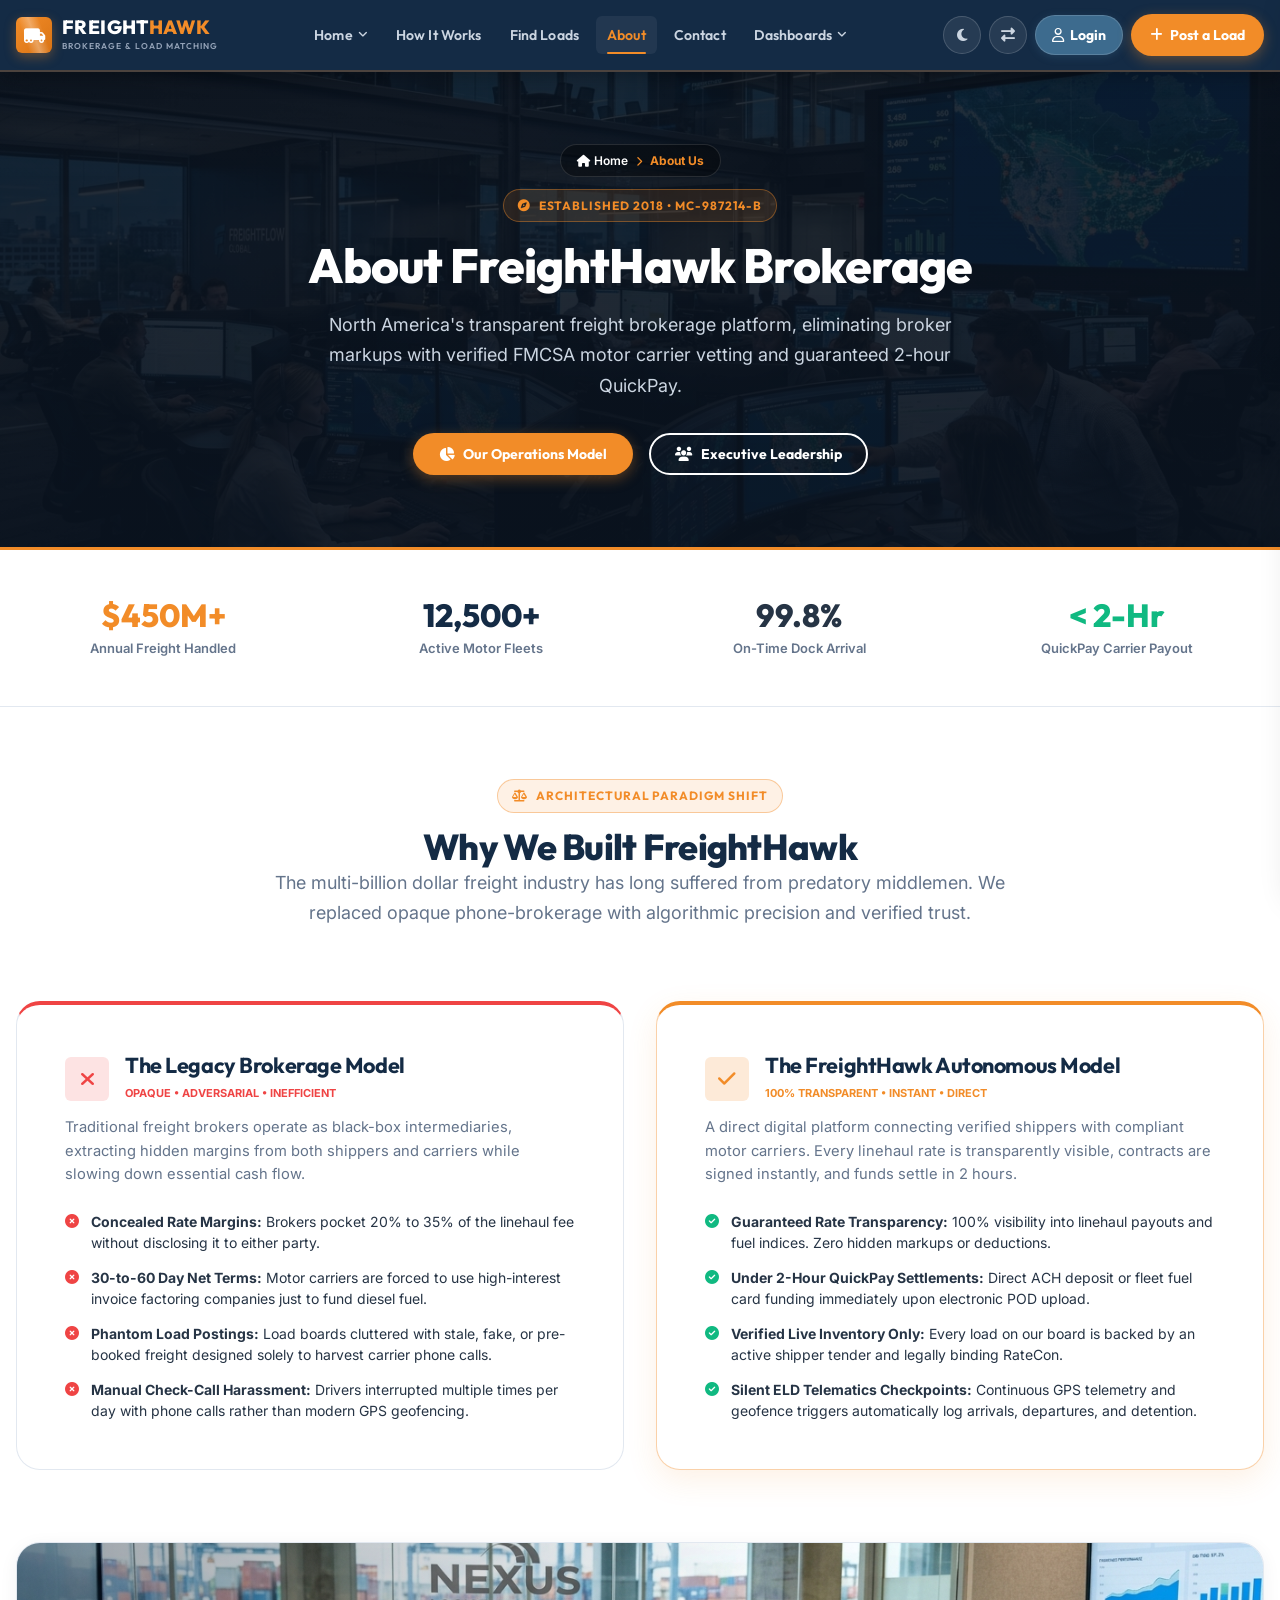
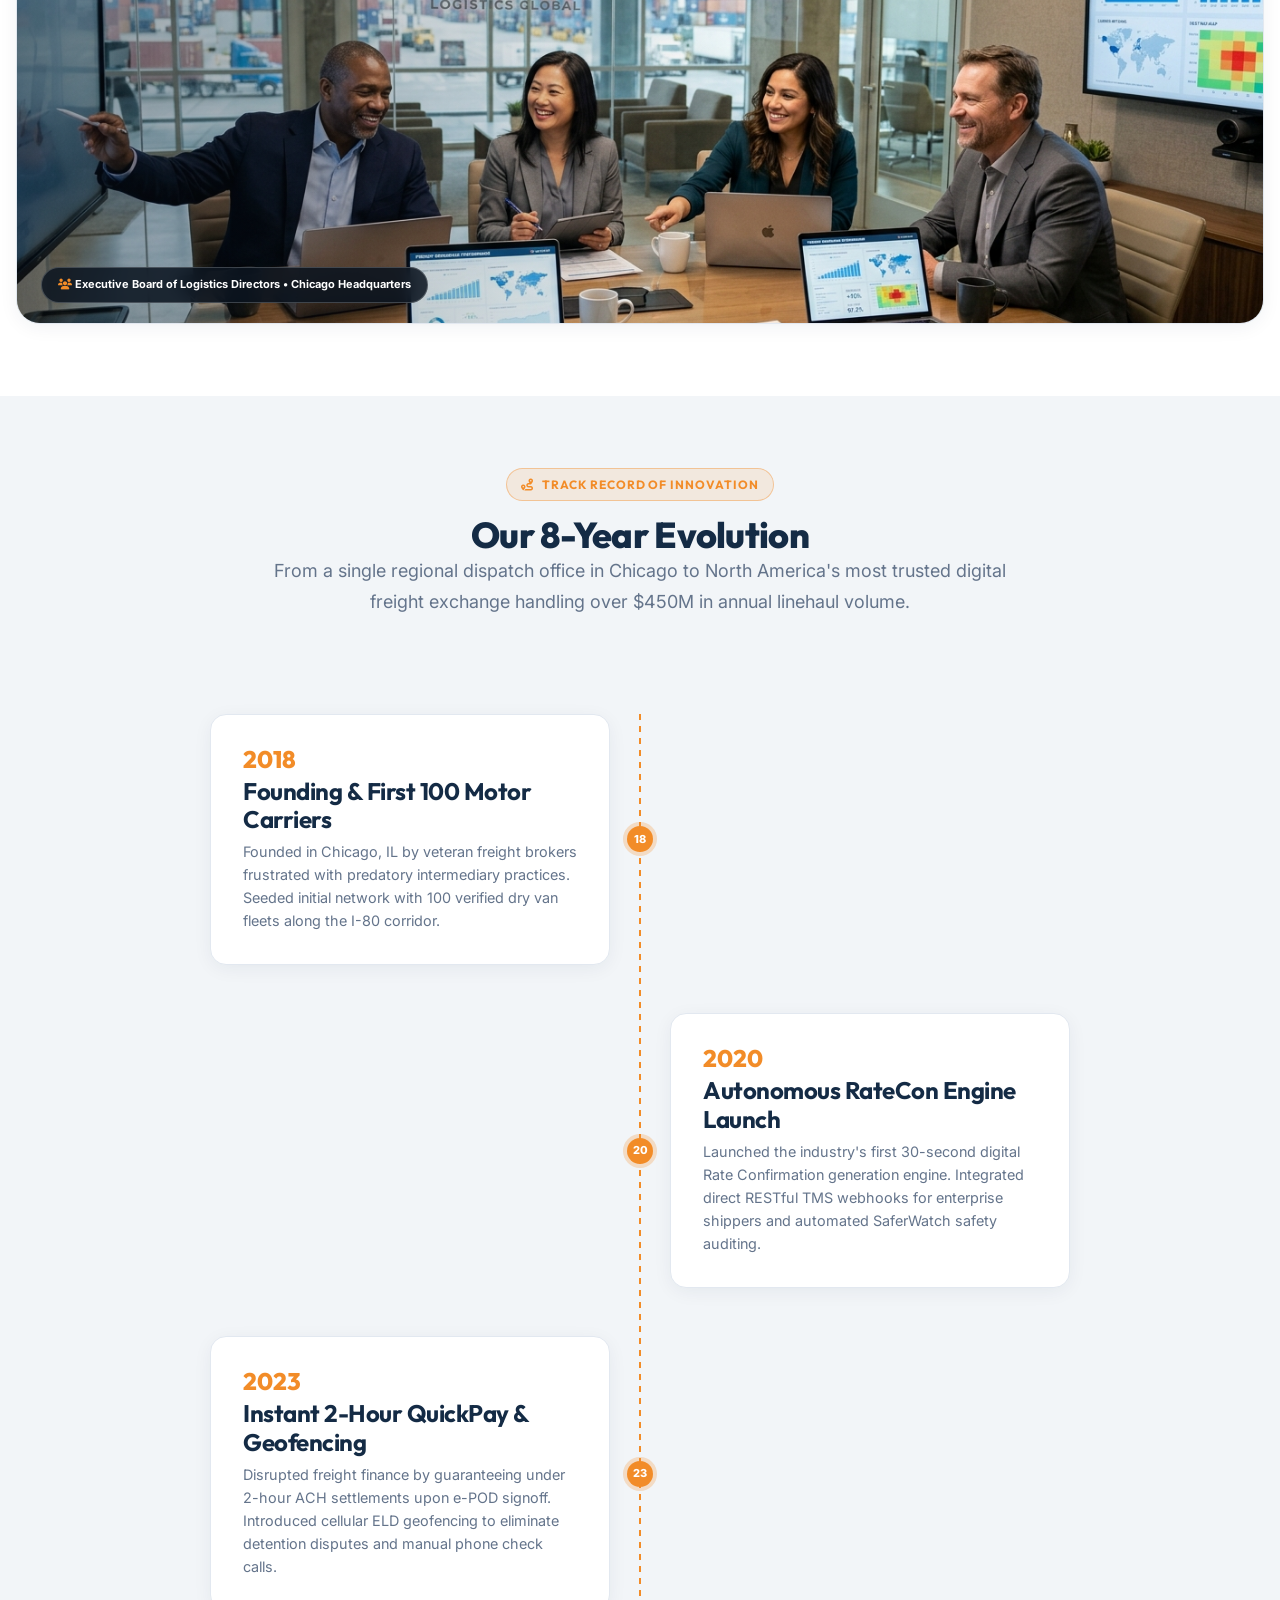
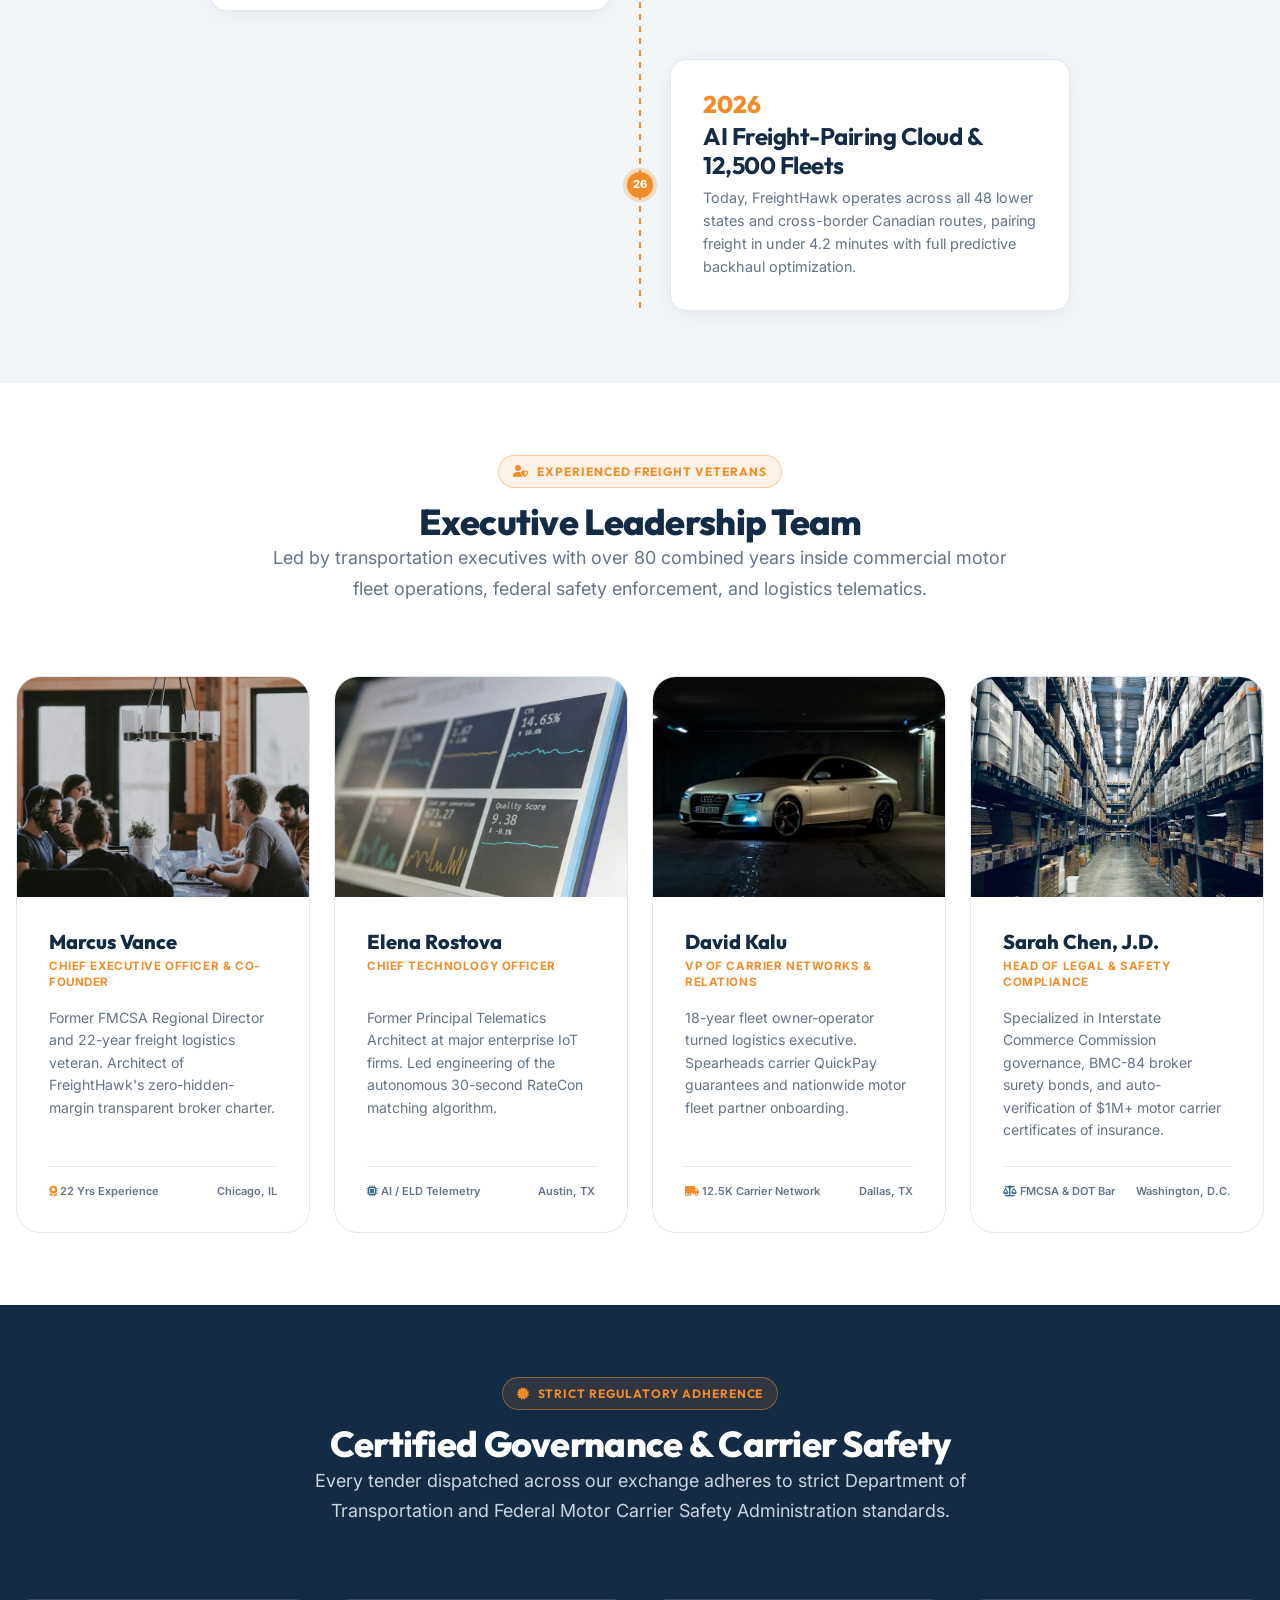
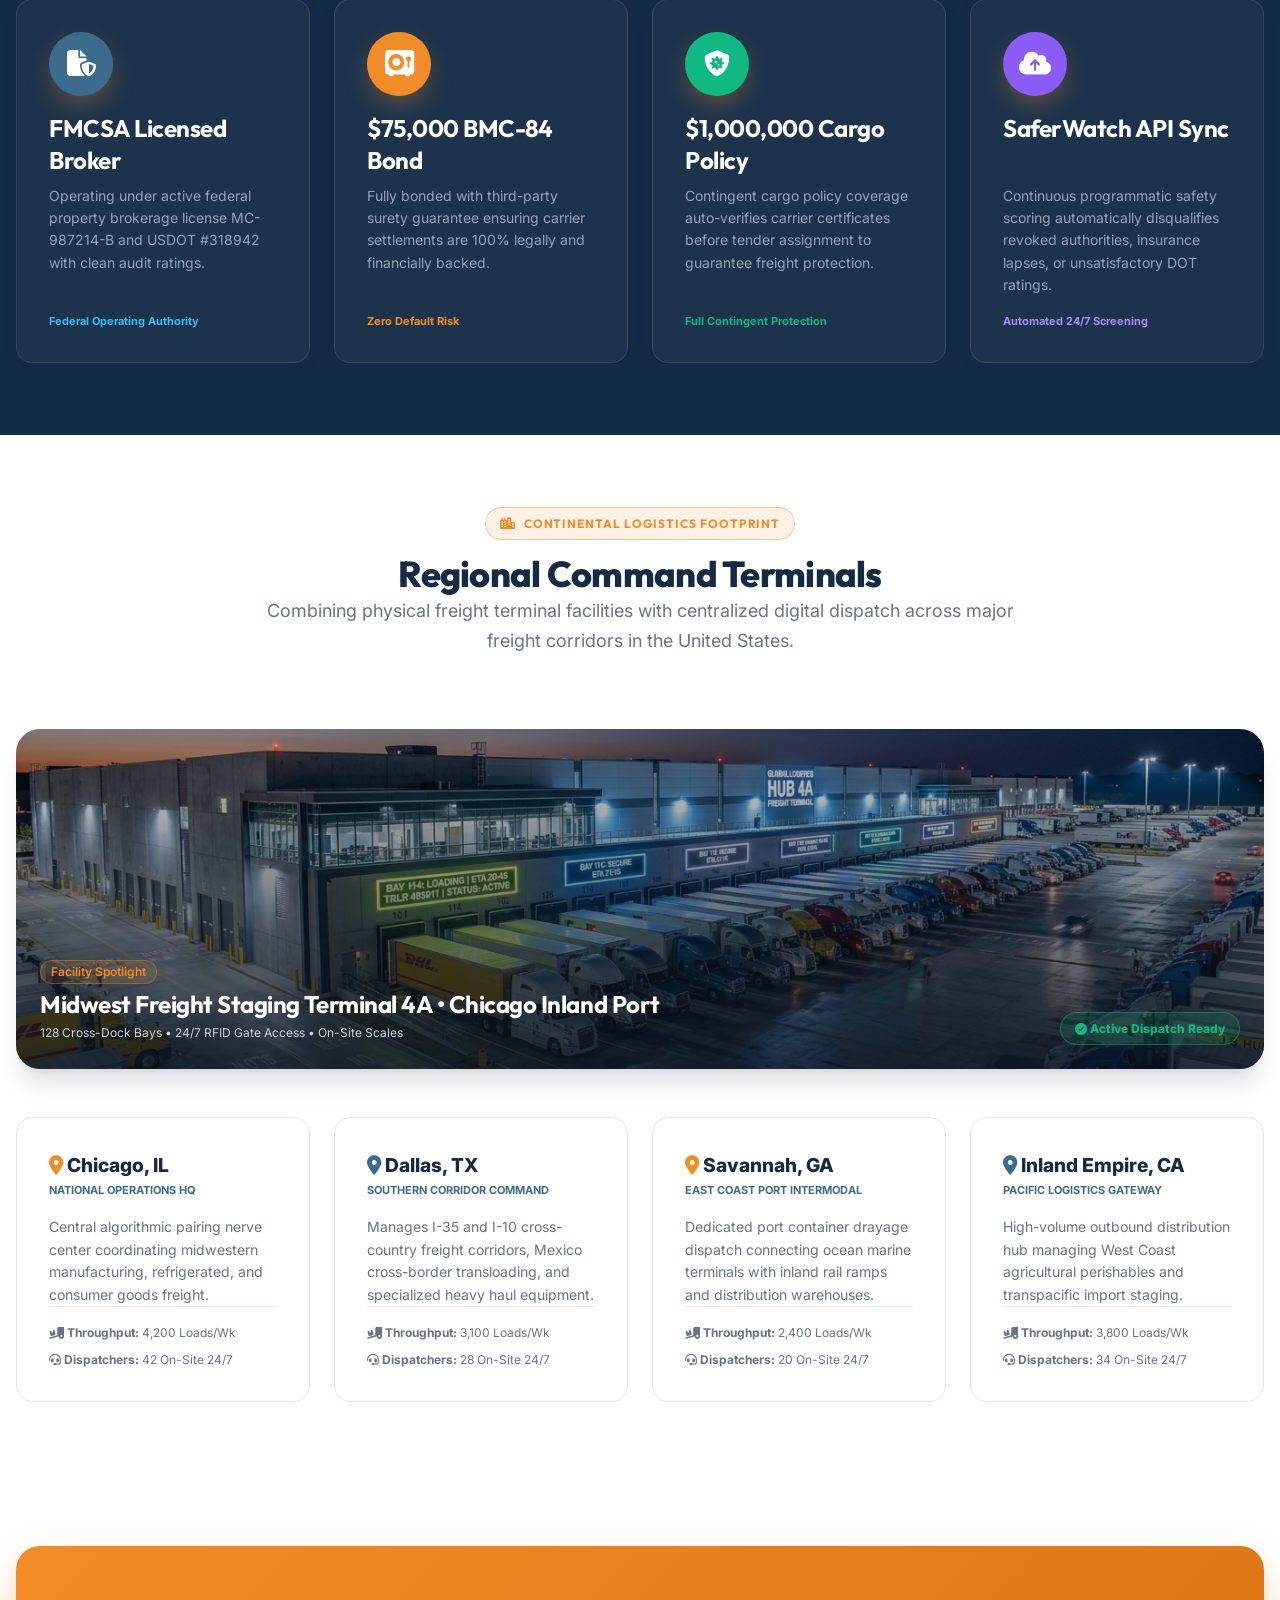
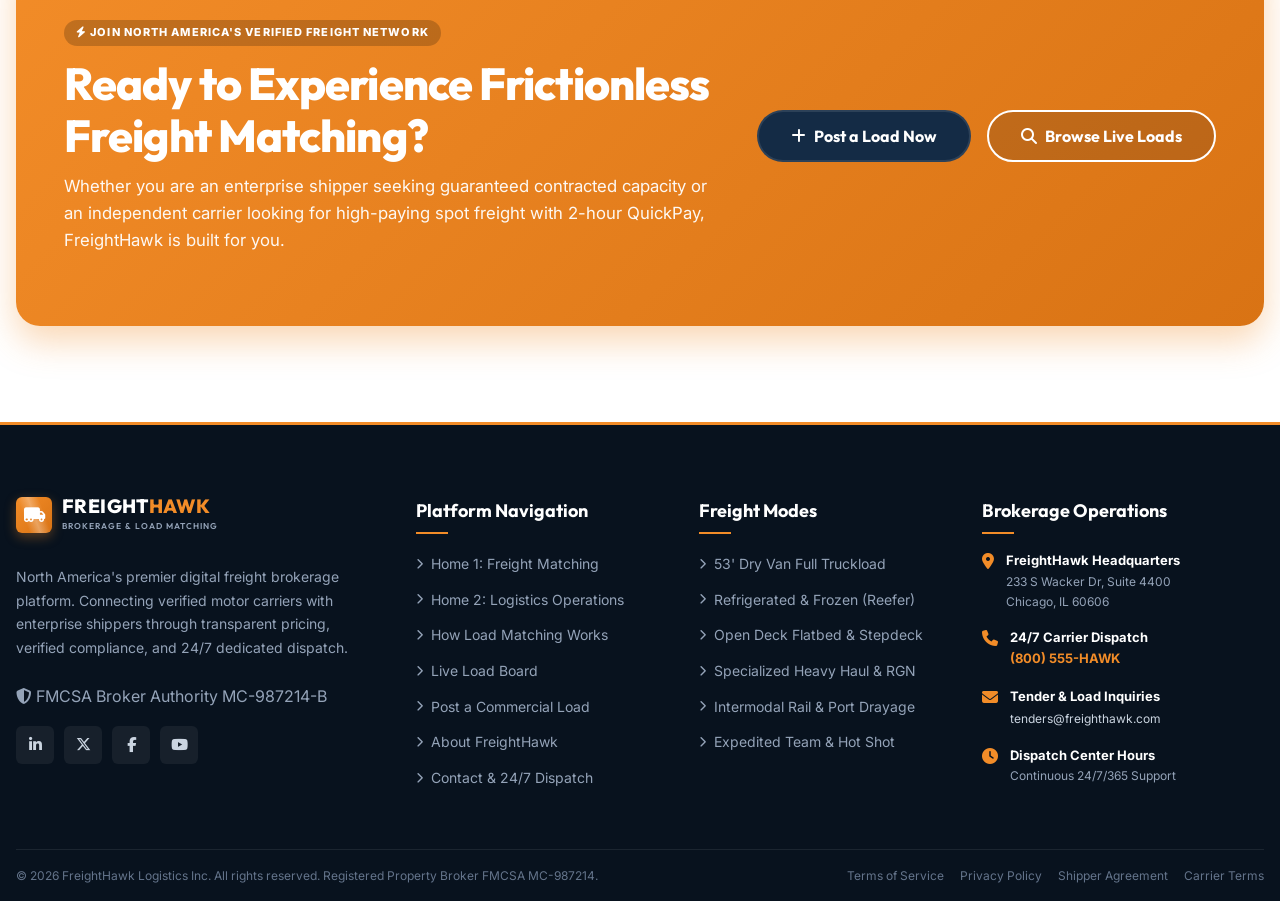
==== about.html @ 3f70d540 "first commit" ====
<!DOCTYPE html>
<html lang="en" data-theme="light" dir="ltr">
<head>
  <meta charset="UTF-8">
  <meta name="viewport" content="width=device-width, initial-scale=1.0">
  <title>FreightHawk — About Us | Leading Digital Freight Brokerage</title>
  <meta name="description" content="Learn about FreightHawk, North America's premier digital freight brokerage. Founded in 2018 to eliminate predatory broker markups through 100% rate transparency, automated FMCSA safety vetting, and 2-hour QuickPay.">

  <!-- FontAwesome 6 for Industrial Logistics Icons -->
  <link rel="stylesheet" href="https://cdnjs.cloudflare.com/ajax/libs/font-awesome/6.5.1/css/all.min.css" integrity="sha512-DTOQO9RWCH3ppGqcWaEA1BIZOC6xxalwEsw9c2QQeAIftl+Vegovlnee1c9QX4TctnWMn13TZye+giMm8e2LwA==" crossorigin="anonymous" referrerpolicy="no-referrer" />

  <!-- Foundation & Component Stylesheets inside assets/css -->
  <link rel="stylesheet" href="assets/css/foundation.css">
  <link rel="stylesheet" href="assets/css/components.css">
</head>
<body>

  <!-- ======================================================================
       MAIN NAVBAR (Shared Foundation Header)
       ====================================================================== -->
  <header class="fh-header" id="mainHeader">
    <nav class="fh-navbar" aria-label="Main Navigation">
      <!-- Brand Logo -->
      <a href="index.html" class="fh-brand" aria-label="FreightHawk Home">
        <div class="fh-brand-icon">
          <i class="fa-solid fa-truck-moving"></i>
        </div>
        <div class="fh-brand-text">
          <div class="fh-brand-title">FREIGHT<span>HAWK</span></div>
          <div class="fh-brand-sub">Brokerage &amp; Load Matching</div>
        </div>
      </a>

      <!-- Centered Desktop Navigation Menu -->
      <ul class="fh-nav-menu">
        <li class="fh-nav-item">
          <a href="index.html" class="fh-nav-link">Home <i class="fa-solid fa-angle-down" style="font-size: 11px;"></i></a>
          <div class="fh-dropdown-menu">
            <a href="index.html" class="fh-dropdown-item"><strong>Home 1: Freight Matching</strong> <span class="fh-badge fh-badge-available">Live</span></a>
            <a href="home-2.html" class="fh-dropdown-item">Home 2: Logistics Operations <span class="fh-badge fh-badge-verified">Active</span></a>
          </div>
        </li>
        <li class="fh-nav-item">
          <a href="how-it-works.html" class="fh-nav-link">How It Works</a>
        </li>
        <li class="fh-nav-item">
          <a href="find-loads.html" class="fh-nav-link">Find Loads</a>
        </li>
        <li class="fh-nav-item">
          <a href="about.html" class="fh-nav-link active">About</a>
        </li>
        <li class="fh-nav-item">
          <a href="contact.html" class="fh-nav-link">Contact</a>
        </li>
        <li class="fh-nav-item">
          <a href="dashboard-shipper.html" class="fh-nav-link" data-nav="dashboards">Dashboards <i class="fa-solid fa-angle-down" style="font-size: 11px;"></i></a>
          <div class="fh-dropdown-menu">
            <a href="dashboard-shipper.html" class="fh-dropdown-item"><i class="fa-solid fa-chart-line text-steel"></i> Shipper Dashboard</a>
            <a href="dashboard-carrier.html" class="fh-dropdown-item"><i class="fa-solid fa-truck text-orange"></i> Carrier Dashboard</a>
          </div>
        </li>
      </ul>

      <!-- Nav Actions - Theme/RTL Icons, Login (Secondary), Primary CTA, Hamburger -->
      <div class="fh-nav-actions">
        <!-- Persistent Theme Toggle (Icon Only) -->
        <button type="button" class="fh-icon-btn" data-theme-toggle title="Toggle Light/Dark Theme" aria-label="Toggle Light/Dark Theme">
          <i class="fa-solid fa-moon"></i>
        </button>

        <!-- Persistent Direction Toggle (Icon Only) -->
        <button type="button" class="fh-icon-btn" data-dir-toggle title="Toggle LTR/RTL Direction" aria-label="Toggle LTR/RTL Direction">
          <i class="fa-solid fa-right-left"></i>
        </button>

        <!-- Login Button (Secondary Pill) -->
        <a href="login.html" class="fh-btn-login">
          <i class="fa-regular fa-user"></i> Login
        </a>

        <!-- Primary CTA: Post a Load (Safety Orange) -->
        <a href="post-load.html" class="fh-nav-cta">
          <i class="fa-solid fa-plus"></i>
          <span>Post a Load</span>
        </a>

        <!-- Mobile Drawer Toggle -->
        <button type="button" class="fh-nav-toggle" aria-label="Toggle mobile menu" id="mobileMenuBtn">
          <i class="fa-solid fa-bars"></i>
        </button>
      </div>
    </nav>
  </header>

  <!-- ======================================================================
       MOBILE DRAWER NAVIGATION
       ====================================================================== -->
  <div class="fh-drawer-backdrop" id="drawerBackdrop"></div>
  <aside class="fh-mobile-drawer" id="mobileDrawer" aria-label="Mobile menu">
    <div class="fh-drawer-header">
      <div class="fh-brand">
        <div class="fh-brand-icon">
          <i class="fa-solid fa-truck-moving"></i>
        </div>
        <div class="fh-brand-title">FREIGHT<span>HAWK</span></div>
      </div>
      <button type="button" class="fh-drawer-close" aria-label="Close menu"><i class="fa-solid fa-xmark"></i></button>
    </div>

    <!-- Mobile Navigation Links -->
    <ul class="fh-mobile-nav">
      <li class="fh-mobile-item-dropdown">
        <button type="button" class="fh-mobile-dropdown-toggle" data-target="mobileHomeDropdown" aria-expanded="false">
          <span class="fh-mobile-dropdown-title"><i class="fa-solid fa-house"></i> Home</span>
          <i class="fa-solid fa-angle-down fh-mobile-arrow"></i>
        </button>
        <ul class="fh-mobile-subnav" id="mobileHomeDropdown">
          <li>
            <a href="index.html" class="fh-mobile-sublink">
              <span>Home 1: Freight Matching</span>
              <span class="fh-badge fh-badge-available" style="font-size: 10px; padding: 2px 6px;">Live</span>
            </a>
          </li>
          <li>
            <a href="home-2.html" class="fh-mobile-sublink">
              <span>Home 2: Logistics Operations</span>
              <span class="fh-badge fh-badge-verified" style="font-size: 10px; padding: 2px 6px;">Active</span>
            </a>
          </li>
        </ul>
      </li>
      <li><a href="how-it-works.html" class="fh-mobile-link"><i class="fa-solid fa-diagram-project"></i> How It Works</a></li>
      <li><a href="find-loads.html" class="fh-mobile-link"><i class="fa-solid fa-route"></i> Find Loads</a></li>
      <li><a href="about.html" class="fh-mobile-link active"><i class="fa-solid fa-circle-info"></i> About</a></li>
      <li><a href="contact.html" class="fh-mobile-link"><i class="fa-solid fa-phone"></i> Contact</a></li>

      <!-- Dashboards Dropdown -->
      <li class="fh-mobile-item-dropdown">
        <button type="button" class="fh-mobile-dropdown-toggle" id="mobileDashboardsToggle" data-target="mobileDashboardsDropdown" aria-expanded="false">
          <span class="fh-mobile-dropdown-title"><i class="fa-solid fa-chart-line"></i> Dashboards</span>
          <i class="fa-solid fa-angle-down fh-mobile-arrow"></i>
        </button>
        <ul class="fh-mobile-subnav" id="mobileDashboardsDropdown">
          <li>
            <a href="dashboard-shipper.html" class="fh-mobile-sublink">
              <span><i class="fa-solid fa-warehouse"></i> Shipper Operations</span>
              <span class="fh-badge fh-badge-available" style="font-size: 10px; padding: 2px 6px;">Portal</span>
            </a>
          </li>
          <li>
            <a href="dashboard-carrier.html" class="fh-mobile-sublink">
              <span><i class="fa-solid fa-truck"></i> Carrier Fleet Portal</span>
              <span class="fh-badge fh-badge-verified" style="font-size: 10px; padding: 2px 6px;">Portal</span>
            </a>
          </li>
        </ul>
      </li>
    </ul>

    <!-- Mobile Drawer Preferences & Controls -->
    <div style="margin-top: auto; padding-top: var(--space-lg); border-top: 1px solid rgba(255,255,255,0.1);">
      <div class="fh-drawer-prefs-box">
        <span class="fh-drawer-prefs-label">Preferences:</span>
        <div class="fh-drawer-prefs-actions">
          <button type="button" class="fh-icon-btn" data-theme-toggle title="Toggle Light/Dark Theme" aria-label="Toggle Light/Dark Theme">
            <i class="fa-solid fa-moon"></i>
          </button>
          <button type="button" class="fh-icon-btn" data-dir-toggle title="Toggle LTR/RTL Direction" aria-label="Toggle LTR/RTL Direction">
            <i class="fa-solid fa-right-left"></i>
          </button>
        </div>
      </div>
      <a href="login.html" class="fh-btn-login" style="width: 100%; justify-content: center; margin-bottom: var(--space-sm);">
        <i class="fa-regular fa-user"></i> Login / Register
      </a>
      <a href="post-load.html" class="fh-nav-cta" style="width: 100%; justify-content: center;">
        <i class="fa-solid fa-plus"></i> Post a Load
      </a>
    </div>
  </aside>

  <!-- ======================================================================
       SECTION 1: HERO INTRODUCTION (Standardized Height min 360px)
       ====================================================================== -->
  <section class="fh-page-banner" style="background-image: linear-gradient(rgba(10, 19, 31, 0.88), rgba(10, 19, 31, 0.94)), url('assets/images/about-hq.jpg');">
    <div class="fh-container text-center">
      <div style="max-width: 820px; margin-inline: auto;">
        <!-- Line 1: Breadcrumb Navigation -->
        <div class="fh-breadcrumb-wrapper">
          <nav class="fh-breadcrumb" aria-label="Breadcrumb">
            <a href="index.html"><i class="fa-solid fa-house"></i> Home</a>
            <span class="divider"><i class="fa-solid fa-chevron-right flip-rtl"></i></span>
            <span class="current">About Us</span>
          </nav>
        </div>

        <!-- Line 2: Eyebrow Pill -->
        <div class="fh-eyebrow-wrapper">
          <div class="fh-eyebrow-pill">
            <i class="fa-solid fa-compass text-orange"></i> Established 2018 &bull; MC-987214-B
          </div>
        </div>

        <h1 style="color: #FFFFFF; font-size: clamp(2rem, 4vw, 3rem); line-height: 1.15; margin-bottom: var(--space-md);">
          About FreightHawk Brokerage
        </h1>

        <p class="lead" style="color: #CBD5E1; margin-bottom: var(--space-xl); max-width: 680px; margin-inline: auto;">
          North America's transparent freight brokerage platform, eliminating broker markups with verified FMCSA motor carrier vetting and guaranteed 2-hour QuickPay.
        </p>

        <div class="fh-flex fh-gap-md fh-justify-center" style="flex-wrap: wrap;">
          <a href="#mission" class="fh-btn fh-btn-primary fh-btn-pill">
            <i class="fa-solid fa-chart-pie"></i> Our Operations Model
          </a>
          <a href="#leadership" class="fh-btn fh-btn-outline-navy fh-btn-pill" style="border-color: #FFFFFF; color: #FFFFFF;">
            <i class="fa-solid fa-users"></i> Executive Leadership
          </a>
        </div>
      </div>
    </div>
  </section>

  <!-- Key Performance Telemetry Bar -->
  <section style="background: var(--bg-card); border-bottom: 1px solid var(--border-subtle); padding-block: var(--space-xl);">
    <div class="fh-container">
      <div class="fh-grid fh-grid-4 text-center">
        <div style="padding: var(--space-md);">
          <div style="font-family: var(--font-heading); font-size: 2rem; font-weight: 800; color: var(--color-safety-orange); line-height: 1.1;">$450M+</div>
          <div style="font-size: 13px; font-weight: 600; color: var(--text-muted); margin-top: 4px;">Annual Freight Handled</div>
        </div>
        <div style="padding: var(--space-md);">
          <div style="font-family: var(--font-heading); font-size: 2rem; font-weight: 800; color: var(--text-heading); line-height: 1.1;">12,500+</div>
          <div style="font-size: 13px; font-weight: 600; color: var(--text-muted); margin-top: 4px;">Active Motor Fleets</div>
        </div>
        <div style="padding: var(--space-md);">
          <div style="font-family: var(--font-heading); font-size: 2rem; font-weight: 800; color: var(--color-deep-navy-light); line-height: 1.1;">99.8%</div>
          <div style="font-size: 13px; font-weight: 600; color: var(--text-muted); margin-top: 4px;">On-Time Dock Arrival</div>
        </div>
        <div style="padding: var(--space-md);">
          <div style="font-family: var(--font-heading); font-size: 2rem; font-weight: 800; color: #10B981; line-height: 1.1;">&lt; 2-Hr</div>
          <div style="font-size: 13px; font-weight: 600; color: var(--text-muted); margin-top: 4px;">QuickPay Carrier Payout</div>
        </div>
      </div>
    </div>
  </section>

  <!-- ======================================================================
       SECTION 2: THE BROKEN LEGACY MODEL VS. FREIGHTHAWK AUTONOMOUS MODEL
       ====================================================================== -->
  <section class="fh-section" id="mission">
    <div class="fh-container">
      <div class="text-center" style="max-width: 760px; margin-inline: auto; margin-bottom: var(--space-3xl);">
        <div class="fh-eyebrow-pill">
          <i class="fa-solid fa-scale-balanced"></i> Architectural Paradigm Shift
        </div>
        <h2>Why We Built FreightHawk</h2>
        <p class="lead">The multi-billion dollar freight industry has long suffered from predatory middlemen. We replaced opaque phone-brokerage with algorithmic precision and verified trust.</p>
      </div>

      <!-- Split Asymmetric Comparison Grid (Brand-New Layout) -->
      <div class="fh-comparison-grid" style="margin-bottom: var(--space-3xl);">
        <!-- Legacy Broker Model (Negative Red Line) -->
        <div class="fh-compare-card fh-compare-legacy">
          <div class="fh-flex fh-items-center fh-gap-md" style="margin-bottom: var(--space-sm);">
            <div style="width: 44px; height: 44px; border-radius: var(--radius-sm); background: rgba(239, 68, 68, 0.15); color: #EF4444; display: flex; align-items: center; justify-content: center; font-size: 20px;">
              <i class="fa-solid fa-xmark"></i>
            </div>
            <div>
              <h3 style="font-size: 1.35rem; margin: 0; color: var(--text-heading);">The Legacy Brokerage Model</h3>
              <span style="font-size: 11px; color: #EF4444; font-weight: 700; text-transform: uppercase;">Opaque &bull; Adversarial &bull; Inefficient</span>
            </div>
          </div>

          <p class="text-muted" style="font-size: 0.92rem; margin-bottom: 0;">
            Traditional freight brokers operate as black-box intermediaries, extracting hidden margins from both shippers and carriers while slowing down essential cash flow.
          </p>

          <ul class="fh-compare-list">
            <li>
              <i class="fa-solid fa-circle-xmark" style="color: #EF4444; margin-top: 3px;"></i>
              <div><strong>Concealed Rate Margins:</strong> Brokers pocket 20% to 35% of the linehaul fee without disclosing it to either party.</div>
            </li>
            <li>
              <i class="fa-solid fa-circle-xmark" style="color: #EF4444; margin-top: 3px;"></i>
              <div><strong>30-to-60 Day Net Terms:</strong> Motor carriers are forced to use high-interest invoice factoring companies just to fund diesel fuel.</div>
            </li>
            <li>
              <i class="fa-solid fa-circle-xmark" style="color: #EF4444; margin-top: 3px;"></i>
              <div><strong>Phantom Load Postings:</strong> Load boards cluttered with stale, fake, or pre-booked freight designed solely to harvest carrier phone calls.</div>
            </li>
            <li>
              <i class="fa-solid fa-circle-xmark" style="color: #EF4444; margin-top: 3px;"></i>
              <div><strong>Manual Check-Call Harassment:</strong> Drivers interrupted multiple times per day with phone calls rather than modern GPS geofencing.</div>
            </li>
          </ul>
        </div>

        <!-- The FreightHawk Model (Positive Safety Orange) -->
        <div class="fh-compare-card fh-compare-hawk">
          <div class="fh-flex fh-items-center fh-gap-md" style="margin-bottom: var(--space-sm);">
            <div style="width: 44px; height: 44px; border-radius: var(--radius-sm); background: rgba(242, 140, 40, 0.18); color: var(--color-safety-orange); display: flex; align-items: center; justify-content: center; font-size: 20px;">
              <i class="fa-solid fa-check"></i>
            </div>
            <div>
              <h3 style="font-size: 1.35rem; margin: 0; color: var(--text-heading);">The FreightHawk Autonomous Model</h3>
              <span style="font-size: 11px; color: var(--color-safety-orange); font-weight: 700; text-transform: uppercase;">100% Transparent &bull; Instant &bull; Direct</span>
            </div>
          </div>

          <p class="text-muted" style="font-size: 0.92rem; margin-bottom: 0;">
            A direct digital platform connecting verified shippers with compliant motor carriers. Every linehaul rate is transparently visible, contracts are signed instantly, and funds settle in 2 hours.
          </p>

          <ul class="fh-compare-list">
            <li>
              <i class="fa-solid fa-circle-check" style="color: #10B981; margin-top: 3px;"></i>
              <div><strong>Guaranteed Rate Transparency:</strong> 100% visibility into linehaul payouts and fuel indices. Zero hidden markups or deductions.</div>
            </li>
            <li>
              <i class="fa-solid fa-circle-check" style="color: #10B981; margin-top: 3px;"></i>
              <div><strong>Under 2-Hour QuickPay Settlements:</strong> Direct ACH deposit or fleet fuel card funding immediately upon electronic POD upload.</div>
            </li>
            <li>
              <i class="fa-solid fa-circle-check" style="color: #10B981; margin-top: 3px;"></i>
              <div><strong>Verified Live Inventory Only:</strong> Every load on our board is backed by an active shipper tender and legally binding RateCon.</div>
            </li>
            <li>
              <i class="fa-solid fa-circle-check" style="color: #10B981; margin-top: 3px;"></i>
              <div><strong>Silent ELD Telematics Checkpoints:</strong> Continuous GPS telemetry and geofence triggers automatically log arrivals, departures, and detention.</div>
            </li>
          </ul>
        </div>
      </div>

      <!-- Photographic Centerpiece Visual with Key Takeaways -->
      <div class="fh-card" style="padding: 0; overflow: hidden; border-radius: var(--radius-xl);">
        <div style="display: grid; grid-template-columns: 1fr; align-items: center;" class="fh-about-showcase-split">
          <div style="height: 380px; overflow: hidden; position: relative;">
            <img src="assets/images/about-leadership.jpg" alt="FreightHawk Board of Logistics Directors" style="width: 100%; height: 100%; object-fit: cover;" loading="lazy">
            <div style="position: absolute; inset: 0; background: linear-gradient(to right, rgba(10, 19, 31, 0.4) 0%, transparent 60%);"></div>
            <div style="position: absolute; bottom: 20px; left: 24px; background: rgba(10, 19, 31, 0.85); backdrop-filter: blur(8px); padding: 8px 16px; border-radius: var(--radius-pill); border: 1px solid rgba(255, 255, 255, 0.2); font-size: 11px; color: #FFFFFF; font-weight: 700;">
              <i class="fa-solid fa-users text-orange"></i> Executive Board of Logistics Directors &bull; Chicago Headquarters
            </div>
          </div>
        </div>
      </div>
    </div>
  </section>

  <!-- ======================================================================
       SECTION 3: CORPORATE EVOLUTION & MILESTONE ROADMAP (Alternating Stepper)
       ====================================================================== -->
  <section class="fh-section fh-section-secondary" id="timeline">
    <div class="fh-container">
      <div class="text-center" style="max-width: 760px; margin-inline: auto; margin-bottom: var(--space-4xl);">
        <div class="fh-eyebrow-pill">
          <i class="fa-solid fa-route"></i> Track Record of Innovation
        </div>
        <h2>Our 8-Year Evolution</h2>
        <p class="lead">From a single regional dispatch office in Chicago to North America's most trusted digital freight exchange handling over $450M in annual linehaul volume.</p>
      </div>

      <!-- Alternating Zig-Zag Stepper Component -->
      <div class="fh-evolution-timeline">
        <!-- Milestone 1: 2018 -->
        <div class="fh-evolution-step">
          <div class="fh-evolution-marker">18</div>
          <div class="fh-evolution-card">
            <div class="fh-evolution-year">2018</div>
            <h4 style="margin-bottom: 6px;">Founding &amp; First 100 Motor Carriers</h4>
            <p class="text-muted" style="font-size: 0.9rem; margin-bottom: 0;">
              Founded in Chicago, IL by veteran freight brokers frustrated with predatory intermediary practices. Seeded initial network with 100 verified dry van fleets along the I-80 corridor.
            </p>
          </div>
        </div>

        <!-- Milestone 2: 2020 -->
        <div class="fh-evolution-step">
          <div class="fh-evolution-marker">20</div>
          <div class="fh-evolution-card">
            <div class="fh-evolution-year">2020</div>
            <h4 style="margin-bottom: 6px;">Autonomous RateCon Engine Launch</h4>
            <p class="text-muted" style="font-size: 0.9rem; margin-bottom: 0;">
              Launched the industry's first 30-second digital Rate Confirmation generation engine. Integrated direct RESTful TMS webhooks for enterprise shippers and automated SaferWatch safety auditing.
            </p>
          </div>
        </div>

        <!-- Milestone 3: 2023 -->
        <div class="fh-evolution-step">
          <div class="fh-evolution-marker">23</div>
          <div class="fh-evolution-card">
            <div class="fh-evolution-year">2023</div>
            <h4 style="margin-bottom: 6px;">Instant 2-Hour QuickPay &amp; Geofencing</h4>
            <p class="text-muted" style="font-size: 0.9rem; margin-bottom: 0;">
              Disrupted freight finance by guaranteeing under 2-hour ACH settlements upon e-POD signoff. Introduced cellular ELD geofencing to eliminate detention disputes and manual phone check calls.
            </p>
          </div>
        </div>

        <!-- Milestone 4: 2026 -->
        <div class="fh-evolution-step">
          <div class="fh-evolution-marker">26</div>
          <div class="fh-evolution-card">
            <div class="fh-evolution-year">2026</div>
            <h4 style="margin-bottom: 6px;">AI Freight-Pairing Cloud &amp; 12,500 Fleets</h4>
            <p class="text-muted" style="font-size: 0.9rem; margin-bottom: 0;">
              Today, FreightHawk operates across all 48 lower states and cross-border Canadian routes, pairing freight in under 4.2 minutes with full predictive backhaul optimization.
            </p>
          </div>
        </div>
      </div>
    </div>
  </section>

  <!-- ======================================================================
       SECTION 4: EXECUTIVE LEADERSHIP & LOGISTICS COMMAND BOARD
       ====================================================================== -->
  <section class="fh-section" id="leadership">
    <div class="fh-container">
      <div class="text-center" style="max-width: 760px; margin-inline: auto; margin-bottom: var(--space-3xl);">
        <div class="fh-eyebrow-pill">
          <i class="fa-solid fa-user-shield"></i> Experienced Freight Veterans
        </div>
        <h2>Executive Leadership Team</h2>
        <p class="lead">Led by transportation executives with over 80 combined years inside commercial motor fleet operations, federal safety enforcement, and logistics telematics.</p>
      </div>

      <!-- 4 Leadership Profile Cards Grid -->
      <div class="fh-grid fh-grid-4">
        <!-- Leader 1 -->
        <div class="fh-leader-card">
          <div class="fh-leader-avatar">
            <img src="assets/images/logistics-team.jpg" alt="Marcus Vance Chief Executive Officer" loading="lazy">
          </div>
          <div class="fh-leader-body">
            <div class="fh-leader-name">Marcus Vance</div>
            <div class="fh-leader-role">Chief Executive Officer &amp; Co-Founder</div>
            <p class="fh-leader-bio">
              Former FMCSA Regional Director and 22-year freight logistics veteran. Architect of FreightHawk's zero-hidden-margin transparent broker charter.
            </p>
            <div class="fh-leader-credentials">
              <span><i class="fa-solid fa-award text-orange"></i> 22 Yrs Experience</span>
              <span>Chicago, IL</span>
            </div>
          </div>
        </div>

        <!-- Leader 2 -->
        <div class="fh-leader-card">
          <div class="fh-leader-avatar">
            <img src="assets/images/driver-mobile.jpg" alt="Elena Rostova Chief Technology Officer" loading="lazy">
          </div>
          <div class="fh-leader-body">
            <div class="fh-leader-name">Elena Rostova</div>
            <div class="fh-leader-role">Chief Technology Officer</div>
            <p class="fh-leader-bio">
              Former Principal Telematics Architect at major enterprise IoT firms. Led engineering of the autonomous 30-second RateCon matching algorithm.
            </p>
            <div class="fh-leader-credentials">
              <span><i class="fa-solid fa-microchip text-steel"></i> AI / ELD Telemetry</span>
              <span>Austin, TX</span>
            </div>
          </div>
        </div>

        <!-- Leader 3 -->
        <div class="fh-leader-card">
          <div class="fh-leader-avatar">
            <img src="assets/images/fleet-ops.jpg" alt="David Kalu VP of Carrier Networks" loading="lazy">
          </div>
          <div class="fh-leader-body">
            <div class="fh-leader-name">David Kalu</div>
            <div class="fh-leader-role">VP of Carrier Networks &amp; Relations</div>
            <p class="fh-leader-bio">
              18-year fleet owner-operator turned logistics executive. Spearheads carrier QuickPay guarantees and nationwide motor fleet partner onboarding.
            </p>
            <div class="fh-leader-credentials">
              <span><i class="fa-solid fa-truck-moving text-orange"></i> 12.5K Carrier Network</span>
              <span>Dallas, TX</span>
            </div>
          </div>
        </div>

        <!-- Leader 4 -->
        <div class="fh-leader-card">
          <div class="fh-leader-avatar">
            <img src="assets/images/warehouse-dock.jpg" alt="Sarah Chen Head of Compliance and Cargo Governance" loading="lazy">
          </div>
          <div class="fh-leader-body">
            <div class="fh-leader-name">Sarah Chen, J.D.</div>
            <div class="fh-leader-role">Head of Legal &amp; Safety Compliance</div>
            <p class="fh-leader-bio">
              Specialized in Interstate Commerce Commission governance, BMC-84 broker surety bonds, and auto-verification of $1M+ motor carrier certificates of insurance.
            </p>
            <div class="fh-leader-credentials">
              <span><i class="fa-solid fa-scale-balanced text-steel"></i> FMCSA &amp; DOT Bar</span>
              <span>Washington, D.C.</span>
            </div>
          </div>
        </div>
      </div>
    </div>
  </section>

  <!-- ======================================================================
       SECTION 5: CORPORATE GOVERNANCE, SAFETY AUDITING & SURETY BACKING
       ====================================================================== -->
  <section class="fh-section fh-section-navy" id="compliance">
    <div class="fh-container">
      <div class="text-center" style="max-width: 760px; margin-inline: auto; margin-bottom: var(--space-3xl);">
        <div class="fh-eyebrow-pill" style="border-color: rgba(242, 140, 40, 0.5);">
          <i class="fa-solid fa-certificate"></i> Strict Regulatory Adherence
        </div>
        <h2 style="color: #FFFFFF;">Certified Governance &amp; Carrier Safety</h2>
        <p class="lead" style="color: #CBD5E1;">Every tender dispatched across our exchange adheres to strict Department of Transportation and Federal Motor Carrier Safety Administration standards.</p>
      </div>

      <div class="fh-grid fh-grid-4">
        <!-- Safety 1 -->
        <div class="fh-card" style="background: rgba(255, 255, 255, 0.04); border-color: rgba(255, 255, 255, 0.1);">
          <div class="fh-card-icon-wrapper" style="background: var(--color-steel-blue); margin-bottom: var(--space-md);">
            <i class="fa-solid fa-file-shield"></i>
          </div>
          <h3 class="fh-card-title" style="color: #FFFFFF;">FMCSA Licensed Broker</h3>
          <p class="fh-card-desc" style="color: #94A3B8;">
            Operating under active federal property brokerage license MC-987214-B and USDOT #318942 with clean audit ratings.
          </p>
          <div style="font-size: 11px; color: #38BDF8; font-weight: 700;">Federal Operating Authority</div>
        </div>

        <!-- Safety 2 -->
        <div class="fh-card" style="background: rgba(255, 255, 255, 0.04); border-color: rgba(255, 255, 255, 0.1);">
          <div class="fh-card-icon-wrapper" style="background: var(--color-safety-orange); margin-bottom: var(--space-md);">
            <i class="fa-solid fa-vault"></i>
          </div>
          <h3 class="fh-card-title" style="color: #FFFFFF;">$75,000 BMC-84 Bond</h3>
          <p class="fh-card-desc" style="color: #94A3B8;">
            Fully bonded with third-party surety guarantee ensuring carrier settlements are 100% legally and financially backed.
          </p>
          <div style="font-size: 11px; color: var(--color-safety-orange); font-weight: 700;">Zero Default Risk</div>
        </div>

        <!-- Safety 3 -->
        <div class="fh-card" style="background: rgba(255, 255, 255, 0.04); border-color: rgba(255, 255, 255, 0.1);">
          <div class="fh-card-icon-wrapper" style="background: #10B981; margin-bottom: var(--space-md);">
            <i class="fa-solid fa-shield-virus"></i>
          </div>
          <h3 class="fh-card-title" style="color: #FFFFFF;">$1,000,000 Cargo Policy</h3>
          <p class="fh-card-desc" style="color: #94A3B8;">
            Contingent cargo policy coverage auto-verifies carrier certificates before tender assignment to guarantee freight protection.
          </p>
          <div style="font-size: 11px; color: #10B981; font-weight: 700;">Full Contingent Protection</div>
        </div>

        <!-- Safety 4 -->
        <div class="fh-card" style="background: rgba(255, 255, 255, 0.04); border-color: rgba(255, 255, 255, 0.1);">
          <div class="fh-card-icon-wrapper" style="background: #8B5CF6; margin-bottom: var(--space-md);">
            <i class="fa-solid fa-cloud-arrow-up"></i>
          </div>
          <h3 class="fh-card-title" style="color: #FFFFFF;">SaferWatch API Sync</h3>
          <p class="fh-card-desc" style="color: #94A3B8;">
            Continuous programmatic safety scoring automatically disqualifies revoked authorities, insurance lapses, or unsatisfactory DOT ratings.
          </p>
          <div style="font-size: 11px; color: #A78BFA; font-weight: 700;">Automated 24/7 Screening</div>
        </div>
      </div>
    </div>
  </section>

  <!-- ======================================================================
       SECTION 6: NATIONWIDE REGIONAL COMMAND HUBS & PHYSICAL INFRASTRUCTURE
       ====================================================================== -->
  <section class="fh-section" id="facilities">
    <div class="fh-container">
      <div class="text-center" style="max-width: 760px; margin-inline: auto; margin-bottom: var(--space-3xl);">
        <div class="fh-eyebrow-pill">
          <i class="fa-solid fa-city"></i> Continental Logistics Footprint
        </div>
        <h2>Regional Command Terminals</h2>
        <p class="lead">Combining physical freight terminal facilities with centralized digital dispatch across major freight corridors in the United States.</p>
      </div>

      <!-- Large Architectural Terminal Banner -->
      <div style="position: relative; border-radius: var(--radius-xl); overflow: hidden; height: 340px; margin-bottom: var(--space-2xl); box-shadow: var(--shadow-xl);">
        <img src="assets/images/about-terminal.jpg" alt="FreightHawk Commercial Trucking Hub Terminal at Twilight" style="width: 100%; height: 100%; object-fit: cover;" loading="lazy">
        <div style="position: absolute; inset: 0; background: linear-gradient(180deg, rgba(10, 19, 31, 0.2) 0%, rgba(10, 19, 31, 0.85) 100%);"></div>
        <div style="position: absolute; bottom: 24px; left: 24px; right: 24px; display: flex; justify-content: space-between; align-items: flex-end; flex-wrap: wrap; gap: var(--space-md);">
          <div>
            <span class="fh-badge fh-badge-available" style="margin-bottom: 6px;">Facility Spotlight</span>
            <h3 style="color: #FFFFFF; font-size: 1.5rem; margin: 0;">Midwest Freight Staging Terminal 4A &bull; Chicago Inland Port</h3>
            <span style="font-size: 12px; color: #CBD5E1;">128 Cross-Dock Bays &bull; 24/7 RFID Gate Access &bull; On-Site Scales</span>
          </div>
          <span style="font-size: 12px; color: #10B981; font-weight: 800; background: rgba(16, 185, 129, 0.15); border: 1px solid rgba(16, 185, 129, 0.4); padding: 6px 14px; border-radius: var(--radius-pill);">
            <i class="fa-solid fa-circle-check"></i> Active Dispatch Ready
          </span>
        </div>
      </div>

      <!-- 4 Regional Hubs Grid -->
      <div class="fh-grid fh-grid-4">
        <!-- Hub 1 -->
        <div class="fh-hub-card">
          <div class="fh-hub-city"><i class="fa-solid fa-location-dot text-orange"></i> Chicago, IL</div>
          <div class="fh-hub-role">National Operations HQ</div>
          <p class="text-muted" style="font-size: 0.88rem; margin-bottom: 0;">
            Central algorithmic pairing nerve center coordinating midwestern manufacturing, refrigerated, and consumer goods freight.
          </p>
          <div class="fh-hub-meta">
            <div><i class="fa-solid fa-truck-ramp-box"></i> <strong>Throughput:</strong> 4,200 Loads/Wk</div>
            <div><i class="fa-solid fa-headset"></i> <strong>Dispatchers:</strong> 42 On-Site 24/7</div>
          </div>
        </div>

        <!-- Hub 2 -->
        <div class="fh-hub-card">
          <div class="fh-hub-city"><i class="fa-solid fa-location-dot text-steel"></i> Dallas, TX</div>
          <div class="fh-hub-role">Southern Corridor Command</div>
          <p class="text-muted" style="font-size: 0.88rem; margin-bottom: 0;">
            Manages I-35 and I-10 cross-country freight corridors, Mexico cross-border transloading, and specialized heavy haul equipment.
          </p>
          <div class="fh-hub-meta">
            <div><i class="fa-solid fa-truck-ramp-box"></i> <strong>Throughput:</strong> 3,100 Loads/Wk</div>
            <div><i class="fa-solid fa-headset"></i> <strong>Dispatchers:</strong> 28 On-Site 24/7</div>
          </div>
        </div>

        <!-- Hub 3 -->
        <div class="fh-hub-card">
          <div class="fh-hub-city"><i class="fa-solid fa-location-dot text-orange"></i> Savannah, GA</div>
          <div class="fh-hub-role">East Coast Port Intermodal</div>
          <p class="text-muted" style="font-size: 0.88rem; margin-bottom: 0;">
            Dedicated port container drayage dispatch connecting ocean marine terminals with inland rail ramps and distribution warehouses.
          </p>
          <div class="fh-hub-meta">
            <div><i class="fa-solid fa-truck-ramp-box"></i> <strong>Throughput:</strong> 2,400 Loads/Wk</div>
            <div><i class="fa-solid fa-headset"></i> <strong>Dispatchers:</strong> 20 On-Site 24/7</div>
          </div>
        </div>

        <!-- Hub 4 -->
        <div class="fh-hub-card">
          <div class="fh-hub-city"><i class="fa-solid fa-location-dot text-steel"></i> Inland Empire, CA</div>
          <div class="fh-hub-role">Pacific Logistics Gateway</div>
          <p class="text-muted" style="font-size: 0.88rem; margin-bottom: 0;">
            High-volume outbound distribution hub managing West Coast agricultural perishables and transpacific import staging.
          </p>
          <div class="fh-hub-meta">
            <div><i class="fa-solid fa-truck-ramp-box"></i> <strong>Throughput:</strong> 3,800 Loads/Wk</div>
            <div><i class="fa-solid fa-headset"></i> <strong>Dispatchers:</strong> 34 On-Site 24/7</div>
          </div>
        </div>
      </div>
    </div>
  </section>

  <!-- ======================================================================
       SECTION 7: HIGH-IMPACT DUAL ACTION CALL-TO-ACTION BANNER
       ====================================================================== -->
  <section class="fh-section" id="cta" style="padding-bottom: var(--space-4xl);">
    <div class="fh-container">
      <div class="fh-cta-banner-orange">
        <div style="max-width: 650px;">
          <div style="font-size: 11px; text-transform: uppercase; letter-spacing: 0.1em; font-weight: 800; background: rgba(0, 0, 0, 0.2); padding: 4px 12px; border-radius: var(--radius-pill); display: inline-block; margin-bottom: var(--space-sm);">
            <i class="fa-solid fa-bolt"></i> Join North America's Verified Freight Network
          </div>
          <h2 style="font-size: clamp(1.8rem, 4vw, 2.8rem); line-height: 1.15; margin-bottom: var(--space-sm);">
            Ready to Experience Frictionless Freight Matching?
          </h2>
          <p style="font-size: 1.05rem; opacity: 0.95; margin-bottom: 0;">
            Whether you are an enterprise shipper seeking guaranteed contracted capacity or an independent carrier looking for high-paying spot freight with 2-hour QuickPay, FreightHawk is built for you.
          </p>
        </div>

        <div class="fh-flex fh-gap-md" style="flex-wrap: wrap;">
          <a href="post-load.html" class="fh-btn fh-btn-navy fh-btn-lg fh-btn-pill">
            <i class="fa-solid fa-plus"></i> Post a Load Now
          </a>
          <a href="find-loads.html" class="fh-btn fh-btn-outline-navy fh-btn-lg fh-btn-pill" style="background: rgba(10, 19, 31, 0.15); border-color: #FFFFFF; color: #FFFFFF;">
            <i class="fa-solid fa-magnifying-glass"></i> Browse Live Loads
          </a>
        </div>
      </div>
    </div>
  </section>

  <!-- ======================================================================
       CANONICAL STANDARDIZED FOOTER (Shared across all pages)
       ====================================================================== -->
  <footer class="fh-footer">
    <div class="fh-container">
      <div class="fh-footer-grid">
        <!-- Col 1: Brand & Broker Authority -->
        <div>
          <a href="index.html" class="fh-brand" style="margin-bottom: var(--space-md); display: inline-flex;">
            <div class="fh-brand-icon">
              <i class="fa-solid fa-truck-moving"></i>
            </div>
            <div class="fh-brand-text">
              <div class="fh-brand-title">FREIGHT<span>HAWK</span></div>
              <div class="fh-brand-sub">Brokerage &amp; Load Matching</div>
            </div>
          </a>
          <p class="fh-footer-brand-desc">
            North America's premier digital freight brokerage platform. Connecting verified motor carriers with enterprise shippers through transparent pricing, verified compliance, and 24/7 dedicated dispatch.
          </p>
          <div class="fh-footer-badge">
            <i class="fa-solid fa-shield-halved"></i>
            <span>FMCSA Broker Authority MC-987214-B</span>
          </div>
          <div class="fh-social-links">
            <a href="#linkedin" class="fh-social-btn" aria-label="LinkedIn"><i class="fa-brands fa-linkedin-in"></i></a>
            <a href="#twitter" class="fh-social-btn" aria-label="Twitter / X"><i class="fa-brands fa-x-twitter"></i></a>
            <a href="#facebook" class="fh-social-btn" aria-label="Facebook"><i class="fa-brands fa-facebook-f"></i></a>
            <a href="#youtube" class="fh-social-btn" aria-label="YouTube"><i class="fa-brands fa-youtube"></i></a>
          </div>
        </div>

        <!-- Col 2: Quick Links -->
        <div>
          <div class="fh-footer-title">Platform Navigation</div>
          <ul class="fh-footer-links">
            <li><a href="index.html" class="fh-footer-link"><i class="fa-solid fa-chevron-right flip-rtl" style="font-size: 11px;"></i> Home 1: Freight Matching</a></li>
            <li><a href="home-2.html" class="fh-footer-link"><i class="fa-solid fa-chevron-right flip-rtl" style="font-size: 11px;"></i> Home 2: Logistics Operations</a></li>
            <li><a href="how-it-works.html" class="fh-footer-link"><i class="fa-solid fa-chevron-right flip-rtl" style="font-size: 11px;"></i> How Load Matching Works</a></li>
            <li><a href="find-loads.html" class="fh-footer-link"><i class="fa-solid fa-chevron-right flip-rtl" style="font-size: 11px;"></i> Live Load Board</a></li>
            <li><a href="post-load.html" class="fh-footer-link"><i class="fa-solid fa-chevron-right flip-rtl" style="font-size: 11px;"></i> Post a Commercial Load</a></li>
            <li><a href="about.html" class="fh-footer-link"><i class="fa-solid fa-chevron-right flip-rtl" style="font-size: 11px;"></i> About FreightHawk</a></li>
            <li><a href="contact.html" class="fh-footer-link"><i class="fa-solid fa-chevron-right flip-rtl" style="font-size: 11px;"></i> Contact &amp; 24/7 Dispatch</a></li>
          </ul>
        </div>

        <!-- Col 3: Freight Equipment & Services -->
        <div>
          <div class="fh-footer-title">Freight Modes</div>
          <ul class="fh-footer-links">
            <li><a href="find-loads.html" class="fh-footer-link"><i class="fa-solid fa-chevron-right flip-rtl" style="font-size: 11px;"></i> 53' Dry Van Full Truckload</a></li>
            <li><a href="find-loads.html" class="fh-footer-link"><i class="fa-solid fa-chevron-right flip-rtl" style="font-size: 11px;"></i> Refrigerated &amp; Frozen (Reefer)</a></li>
            <li><a href="find-loads.html" class="fh-footer-link"><i class="fa-solid fa-chevron-right flip-rtl" style="font-size: 11px;"></i> Open Deck Flatbed &amp; Stepdeck</a></li>
            <li><a href="find-loads.html" class="fh-footer-link"><i class="fa-solid fa-chevron-right flip-rtl" style="font-size: 11px;"></i> Specialized Heavy Haul &amp; RGN</a></li>
            <li><a href="find-loads.html" class="fh-footer-link"><i class="fa-solid fa-chevron-right flip-rtl" style="font-size: 11px;"></i> Intermodal Rail &amp; Port Drayage</a></li>
            <li><a href="find-loads.html" class="fh-footer-link"><i class="fa-solid fa-chevron-right flip-rtl" style="font-size: 11px;"></i> Expedited Team &amp; Hot Shot</a></li>
          </ul>
        </div>

        <!-- Col 4: Operations & Contact -->
        <div>
          <div class="fh-footer-title">Brokerage Operations</div>
          <div class="fh-footer-contact-item">
            <i class="fa-solid fa-location-dot fh-footer-contact-icon"></i>
            <div>
              <div style="font-weight: 700; color: #FFFFFF; font-size: 13px;">FreightHawk Headquarters</div>
              <div style="color: #94A3B8; font-size: 12px; margin-top: 2px;">233 S Wacker Dr, Suite 4400<br>Chicago, IL 60606</div>
            </div>
          </div>
          <div class="fh-footer-contact-item">
            <i class="fa-solid fa-phone fh-footer-contact-icon"></i>
            <div>
              <div style="font-weight: 700; color: #FFFFFF; font-size: 13px;">24/7 Carrier Dispatch</div>
              <a href="tel:8005554295" style="color: var(--color-safety-orange); font-weight: 700; text-decoration: none; font-size: 13px;">(800) 555-HAWK</a>
            </div>
          </div>
          <div class="fh-footer-contact-item">
            <i class="fa-solid fa-envelope fh-footer-contact-icon"></i>
            <div>
              <div style="font-weight: 700; color: #FFFFFF; font-size: 13px;">Tender &amp; Load Inquiries</div>
              <a href="mailto:tenders@freighthawk.com" style="color: #CBD5E1; text-decoration: none; font-size: 12px;">tenders@freighthawk.com</a>
            </div>
          </div>
          <div class="fh-footer-contact-item">
            <i class="fa-solid fa-clock fh-footer-contact-icon"></i>
            <div>
              <div style="font-weight: 700; color: #FFFFFF; font-size: 13px;">Dispatch Center Hours</div>
              <div style="color: #94A3B8; font-size: 12px;">Continuous 24/7/365 Support</div>
            </div>
          </div>
        </div>
      </div>

      <!-- Footer Bottom -->
      <div class="fh-footer-bottom">
        <div class="fh-footer-copyright">
          &copy; 2026 FreightHawk Logistics Inc. All rights reserved. Registered Property Broker FMCSA MC-987214.
        </div>
        <div class="fh-footer-bottom-links">
          <a href="#terms">Terms of Service</a>
          <a href="#privacy">Privacy Policy</a>
          <a href="#shipper-agreement">Shipper Agreement</a>
          <a href="#carrier-terms">Carrier Terms</a>
        </div>
      </div>
    </div>
  </footer>

  <!-- Floating Back to Top Button -->
  <button type="button" class="fh-back-to-top" id="backToTop" aria-label="Scroll back to top">
    <i class="fa-solid fa-arrow-up"></i>
  </button>

  <!-- Core Scripts inside assets/js -->
  <script src="assets/js/main.js"></script>

</body>
</html>
---- assets/css/components.css ----
/* ==========================================================================
   FREIGHT BROKERAGE & LOAD-MATCHING PLATFORM (FREIGHTHAWK)
   Phase 1: Shared Components - Navbar, Buttons, Cards, Forms, Footer & Badges
   ========================================================================== */

/* --------------------------------------------------------------------------
   Top Bar (Operational Dispatch & System Controls)
   -------------------------------------------------------------------------- */
.fh-topbar {
  background-color: var(--color-deep-navy-darker);
  color: #94A3B8;
  font-size: var(--text-xs);
  border-bottom: 1px solid rgba(255, 255, 255, 0.08);
  padding-block: 6px;
  position: relative;
  z-index: 1002;
}

.fh-topbar-content {
  display: flex;
  align-items: center;
  justify-content: space-between;
  flex-wrap: wrap;
  gap: var(--space-sm);
}

.fh-topbar-left,
.fh-topbar-right {
  display: flex;
  align-items: center;
  gap: var(--space-md);
  flex-wrap: wrap;
}

.fh-topbar-item {
  display: inline-flex;
  align-items: center;
  gap: 6px;
  color: #CBD5E1;
  text-decoration: none;
  transition: color var(--transition-fast);
}

.fh-topbar-item:hover {
  color: var(--color-safety-orange);
}

.fh-topbar-item i {
  color: var(--color-safety-orange);
}

.fh-live-ticker {
  display: inline-flex;
  align-items: center;
  gap: 6px;
  background: rgba(16, 185, 129, 0.15);
  border: 1px solid rgba(16, 185, 129, 0.3);
  color: #34D399;
  padding: 2px 10px;
  border-radius: var(--radius-pill);
  font-weight: 600;
  font-size: 11px;
  letter-spacing: 0.02em;
}

.fh-pulse-dot {
  width: 7px;
  height: 7px;
  background-color: #10B981;
  border-radius: 50%;
  box-shadow: 0 0 0 0 rgba(16, 185, 129, 0.7);
  animation: pulse-green 2s infinite;
}

@keyframes pulse-green {
  0% { transform: scale(0.95); box-shadow: 0 0 0 0 rgba(16, 185, 129, 0.7); }
  70% { transform: scale(1); box-shadow: 0 0 0 6px rgba(16, 185, 129, 0); }
  100% { transform: scale(0.95); box-shadow: 0 0 0 0 rgba(16, 185, 129, 0); }
}

/* System Controls (Theme & Direction Switches) */
.fh-switch-group {
  display: inline-flex;
  align-items: center;
  background: rgba(255, 255, 255, 0.08);
  border: 1px solid rgba(255, 255, 255, 0.12);
  border-radius: var(--radius-pill);
  padding: 2px;
}

.fh-switch-btn {
  background: transparent;
  border: none;
  color: #94A3B8;
  padding: 3px 10px;
  font-size: 11px;
  font-weight: 600;
  border-radius: var(--radius-pill);
  cursor: pointer;
  display: inline-flex;
  align-items: center;
  gap: 4px;
  transition: all var(--transition-fast);
}

.fh-switch-btn:hover {
  color: #FFFFFF;
}

.fh-switch-btn.active {
  background: var(--color-safety-orange);
  color: #FFFFFF;
  box-shadow: 0 2px 6px rgba(242, 140, 40, 0.4);
}

/* --------------------------------------------------------------------------
   Main Navigation Bar (Compact, Aligned, Reference Aligned)
   -------------------------------------------------------------------------- */
.fh-header {
  position: sticky;
  top: 0;
  z-index: 1000;
  background-color: var(--color-deep-navy);
  box-shadow: 0 4px 20px rgba(0, 0, 0, 0.3);
  border-bottom: 2px solid rgba(242, 140, 40, 0.25);
  transition: all var(--transition-normal);
}

.fh-navbar {
  display: flex;
  align-items: center;
  justify-content: space-between;
  height: 70px;
  width: 100%;
  max-width: var(--container-max);
  margin-inline: auto;
  padding-inline: var(--space-md);
  gap: var(--space-md);
}

/* Brand Logo - Compact and Balanced */
.fh-brand {
  display: inline-flex;
  align-items: center;
  gap: 10px;
  text-decoration: none;
  font-family: var(--font-heading);
  letter-spacing: -0.01em;
  color: #FFFFFF;
  flex-shrink: 0;
}

.fh-brand-icon {
  width: 36px;
  height: 36px;
  background: linear-gradient(135deg, var(--color-safety-orange) 0%, #D97314 100%);
  border-radius: var(--radius-sm);
  display: flex;
  align-items: center;
  justify-content: center;
  color: #FFFFFF;
  font-size: 17px;
  box-shadow: 0 4px 12px rgba(242, 140, 40, 0.35);
  position: relative;
  overflow: hidden;
  flex-shrink: 0;
}

.fh-brand-icon::after {
  content: '';
  position: absolute;
  top: -50%;
  left: -50%;
  width: 200%;
  height: 200%;
  background: linear-gradient(45deg, transparent 40%, rgba(255,255,255,0.3) 50%, transparent 60%);
  transform: rotate(25deg);
}

.fh-brand-text {
  display: flex;
  flex-direction: column;
}

.fh-brand-title {
  color: #FFFFFF;
  font-size: 1.2rem;
  font-weight: 800;
  line-height: 1;
  letter-spacing: 0.02em;
}

.fh-brand-title span {
  color: var(--color-safety-orange);
}

.fh-brand-sub {
  font-size: 8.5px;
  text-transform: uppercase;
  letter-spacing: 0.12em;
  color: #94A3B8;
  font-weight: 600;
  margin-top: 2px;
}

/* Light / Dashboard / Auth Headers Brand Styling (Ensures 'FREIGHT' is crisp and visible) */
.fh-auth-header .fh-brand-title,
.fh-dash-navbar .fh-brand-title,
.fh-header-light .fh-brand-title {
  color: var(--text-heading) !important;
}

.fh-auth-header .fh-brand-title span,
.fh-dash-navbar .fh-brand-title span,
.fh-header-light .fh-brand-title span {
  color: var(--color-safety-orange) !important;
}

.fh-auth-header .fh-brand-sub,
.fh-dash-navbar .fh-brand-sub,
.fh-header-light .fh-brand-sub {
  color: var(--text-muted) !important;
  font-weight: 700;
}

/* Nav Menu (Centered with even space on both sides) */
.fh-nav-menu {
  display: flex;
  align-items: center;
  list-style: none;
  gap: 6px;
  margin: 0;
  padding: 0;
  margin-inline: auto;
}

.fh-nav-item {
  position: relative;
}

.fh-nav-link {
  display: inline-flex;
  align-items: center;
  gap: 5px;
  padding: 8px 11px;
  color: #CBD5E1;
  font-family: var(--font-heading);
  font-weight: 600;
  font-size: 0.88rem;
  letter-spacing: 0.01em;
  border-radius: var(--radius-sm);
  white-space: nowrap;
  transition: all var(--transition-fast);
}

.fh-nav-link:hover,
.fh-nav-link.active {
  color: var(--color-safety-orange);
  background: rgba(255, 255, 255, 0.06);
}

.fh-nav-link.active::after {
  content: '';
  position: absolute;
  bottom: 0;
  left: 11px;
  right: 11px;
  height: 2px;
  background-color: var(--color-safety-orange);
  border-radius: 2px;
}

/* Dropdown Menu */
.fh-dropdown-menu {
  position: absolute;
  top: 100%;
  left: 0;
  min-width: 280px;
  width: max-content;
  background-color: var(--color-deep-navy-dark);
  border: 1px solid rgba(255, 255, 255, 0.1);
  border-radius: var(--radius-md);
  padding: 8px 0;
  box-shadow: 0 15px 35px rgba(0, 0, 0, 0.45);
  opacity: 0;
  visibility: hidden;
  transform: translateY(8px);
  transition: all var(--transition-normal);
  z-index: 1010;
}

[dir="rtl"] .fh-dropdown-menu {
  left: auto;
  right: 0;
}

.fh-nav-item:hover .fh-dropdown-menu,
.fh-nav-item:focus-within .fh-dropdown-menu {
  opacity: 1;
  visibility: visible;
  transform: translateY(0);
}

.fh-dropdown-item {
  display: flex;
  align-items: center;
  justify-content: flex-start;
  gap: 14px;
  padding: 10px 18px;
  color: #CBD5E1;
  font-size: 0.875rem;
  font-weight: 500;
  white-space: nowrap;
  transition: all var(--transition-fast);
}

.fh-dropdown-item strong {
  font-weight: 700;
  white-space: nowrap;
}

.fh-dropdown-item .fh-badge {
  margin-left: auto;
  flex-shrink: 0;
}

[dir="rtl"] .fh-dropdown-item .fh-badge {
  margin-left: 0;
  margin-right: auto;
}

.fh-dropdown-item:hover {
  background-color: rgba(242, 140, 40, 0.12);
  color: var(--color-safety-orange);
  padding-left: 20px;
}

[dir="rtl"] .fh-dropdown-item:hover {
  padding-left: 16px;
  padding-right: 20px;
}

/* Nav Actions - Icon Switches, Login, and Primary CTA */
.fh-nav-actions {
  display: flex;
  align-items: center;
  gap: 8px;
  flex-shrink: 0;
}

/* Sleek Circular Icon Buttons for Theme & RTL (Matching Reference Image 3) */
.fh-icon-btn {
  width: 38px;
  height: 38px;
  border-radius: 50%;
  background: rgba(255, 255, 255, 0.08);
  border: 1px solid rgba(255, 255, 255, 0.16);
  color: #CBD5E1;
  display: inline-flex;
  align-items: center;
  justify-content: center;
  font-size: 14px;
  cursor: pointer;
  transition: all var(--transition-fast);
  padding: 0;
  line-height: 1;
  flex-shrink: 0;
}

[data-theme="light"] .fh-header-light .fh-icon-btn,
[data-theme="light"] .fh-auth-header .fh-icon-btn,
[data-theme="light"] .fh-dash-navbar .fh-icon-btn {
  background: var(--bg-card);
  border: 1px solid var(--border-subtle);
  color: var(--text-heading);
}

.fh-icon-btn:hover {
  background: rgba(242, 140, 40, 0.18);
  color: var(--color-safety-orange);
  border-color: rgba(242, 140, 40, 0.4);
  transform: translateY(-1px);
}

.fh-icon-btn.active {
  background: var(--color-safety-orange);
  color: #FFFFFF;
  border-color: var(--color-safety-orange);
}

/* Direction Indicator badge inside icon button */
.fh-icon-btn .fh-dir-indicator {
  font-size: 10px;
  font-weight: 700;
  font-family: var(--font-mono);
}

/* Login Button - Secondary Button Style */
.fh-btn-login {
  display: inline-flex;
  align-items: center;
  gap: 6px;
  padding: 8px 16px;
  font-family: var(--font-heading);
  font-size: 0.88rem;
  font-weight: 700;
  color: #FFFFFF;
  background-color: var(--color-steel-blue);
  border: 1px solid rgba(255, 255, 255, 0.15);
  border-radius: var(--radius-pill);
  text-decoration: none;
  transition: all var(--transition-normal);
  white-space: nowrap;
  box-shadow: 0 2px 8px rgba(61, 107, 142, 0.3);
}

.fh-btn-login:hover {
  background-color: var(--color-steel-blue-light);
  color: #FFFFFF;
  transform: translateY(-1px);
  box-shadow: 0 4px 14px rgba(61, 107, 142, 0.45);
}

/* Primary CTA Button (Safety Orange) */
.fh-nav-cta {
  display: inline-flex;
  align-items: center;
  gap: 7px;
  padding: 9px 18px;
  background-color: var(--color-safety-orange);
  color: #FFFFFF;
  font-family: var(--font-heading);
  font-weight: 700;
  font-size: 0.88rem;
  border-radius: var(--radius-pill);
  box-shadow: 0 4px 14px rgba(242, 140, 40, 0.35);
  border: 1px solid transparent;
  text-decoration: none;
  white-space: nowrap;
  transition: all var(--transition-normal);
}

.fh-nav-cta:hover {
  background-color: var(--color-safety-orange-hover);
  color: #FFFFFF;
  transform: translateY(-1px);
  box-shadow: 0 6px 18px rgba(242, 140, 40, 0.45);
}

/* Mobile Toggle Hamburger */
.fh-nav-toggle {
  display: none;
  background: rgba(255, 255, 255, 0.08);
  border: 1px solid rgba(255, 255, 255, 0.15);
  color: #FFFFFF;
  width: 38px;
  height: 38px;
  border-radius: var(--radius-sm);
  align-items: center;
  justify-content: center;
  font-size: 18px;
  cursor: pointer;
  transition: all var(--transition-fast);
  flex-shrink: 0;
}

.fh-nav-toggle:hover {
  background: rgba(242, 140, 40, 0.2);
  color: var(--color-safety-orange);
}

.fh-nav-toggle:hover {
  background: rgba(242, 140, 40, 0.2);
  color: var(--color-safety-orange);
}

/* --------------------------------------------------------------------------
   Mobile Drawer & Responsive Navigation
   -------------------------------------------------------------------------- */
.fh-mobile-drawer {
  position: fixed;
  top: 0;
  right: -320px;
  width: 300px;
  height: 100vh;
  background-color: var(--color-deep-navy-dark);
  border-left: 2px solid var(--color-safety-orange);
  box-shadow: -10px 0 30px rgba(0, 0, 0, 0.5);
  z-index: 2000;
  padding: var(--space-lg);
  display: flex;
  flex-direction: column;
  transition: right 300ms ease;
  overflow-y: auto;
}

[dir="rtl"] .fh-mobile-drawer {
  right: auto;
  left: -320px;
  border-left: none;
  border-right: 2px solid var(--color-safety-orange);
  box-shadow: 10px 0 30px rgba(0, 0, 0, 0.5);
  transition: left 300ms ease;
}

.fh-mobile-drawer.open {
  right: 0;
}

[dir="rtl"] .fh-mobile-drawer.open {
  left: 0;
}

.fh-drawer-backdrop {
  position: fixed;
  inset: 0;
  background-color: rgba(0, 0, 0, 0.6);
  backdrop-filter: blur(4px);
  z-index: 1999;
  opacity: 0;
  visibility: hidden;
  transition: all 250ms ease;
}

.fh-drawer-backdrop.active {
  opacity: 1;
  visibility: visible;
}

.fh-drawer-header {
  display: flex;
  align-items: center;
  justify-content: space-between;
  padding-bottom: var(--space-md);
  border-bottom: 1px solid rgba(255, 255, 255, 0.1);
  margin-bottom: var(--space-md);
}

.fh-drawer-close {
  width: 36px;
  height: 36px;
  min-width: 36px;
  border-radius: var(--radius-full);
  display: inline-flex;
  align-items: center;
  justify-content: center;
  background: rgba(255, 255, 255, 0.08);
  border: 1px solid rgba(255, 255, 255, 0.15);
  color: #E2E8F0;
  font-size: 16px;
  line-height: 1;
  cursor: pointer;
  transition: all var(--transition-fast);
  padding: 0;
}

.fh-drawer-close:hover {
  background: rgba(239, 68, 68, 0.18);
  color: #EF4444;
  border-color: rgba(239, 68, 68, 0.4);
  transform: rotate(90deg);
}

.fh-mobile-nav {
  list-style: none;
  display: flex;
  flex-direction: column;
  gap: 8px;
}

.fh-mobile-link {
  display: flex;
  align-items: center;
  justify-content: flex-start;
  gap: 12px;
  padding: 12px 14px;
  color: #E2E8F0;
  font-weight: 600;
  font-family: var(--font-heading);
  border-radius: var(--radius-sm);
  background: rgba(255, 255, 255, 0.03);
  text-decoration: none;
  transition: all var(--transition-fast);
}

.fh-mobile-link i {
  font-size: 15px;
  width: 20px;
  text-align: center;
  flex-shrink: 0;
  color: #94A3B8;
  transition: color var(--transition-fast);
}

.fh-mobile-link:hover,
.fh-mobile-link.active {
  background: rgba(242, 140, 40, 0.15);
  color: var(--color-safety-orange);
}

.fh-mobile-link:hover i,
.fh-mobile-link.active i {
  color: var(--color-safety-orange);
}

/* Mobile Dropdown (Home & Dashboards dropdowns inside mobile drawer) */
.fh-mobile-item-dropdown {
  display: flex;
  flex-direction: column;
}

.fh-mobile-dropdown-toggle {
  width: 100%;
  border: none;
  cursor: pointer;
  background: rgba(255, 255, 255, 0.03);
  display: flex;
  align-items: center;
  justify-content: space-between;
  padding: 12px 14px;
  color: #E2E8F0;
  font-weight: 600;
  font-family: var(--font-heading);
  border-radius: var(--radius-sm);
  transition: all var(--transition-fast);
  text-align: left;
}

.fh-mobile-dropdown-title {
  display: inline-flex;
  align-items: center;
  gap: 12px;
}

.fh-mobile-dropdown-title i {
  font-size: 15px;
  width: 20px;
  text-align: center;
  flex-shrink: 0;
  color: #94A3B8;
  transition: color var(--transition-fast);
}

[dir="rtl"] .fh-mobile-dropdown-toggle {
  text-align: right;
}

.fh-mobile-dropdown-toggle:hover,
.fh-mobile-dropdown-toggle.active {
  background: rgba(242, 140, 40, 0.15) !important;
  color: var(--color-safety-orange) !important;
  border-color: rgba(242, 140, 40, 0.4) !important;
}

.fh-mobile-dropdown-toggle:hover .fh-mobile-dropdown-title,
.fh-mobile-dropdown-toggle:hover .fh-mobile-dropdown-title i,
.fh-mobile-dropdown-toggle:hover .fh-mobile-arrow,
.fh-mobile-dropdown-toggle.active .fh-mobile-dropdown-title,
.fh-mobile-dropdown-toggle.active .fh-mobile-dropdown-title i,
.fh-mobile-dropdown-toggle.active .fh-mobile-arrow {
  color: var(--color-safety-orange) !important;
}

.fh-mobile-arrow {
  font-size: 11px;
  transition: transform var(--transition-fast);
}

.fh-mobile-dropdown-toggle.open .fh-mobile-arrow {
  transform: rotate(180deg);
}

.fh-mobile-subnav {
  list-style: none;
  padding: 0;
  margin: 0;
  max-height: 0;
  overflow: hidden;
  transition: max-height 250ms cubic-bezier(0.4, 0, 0.2, 1);
  background: rgba(0, 0, 0, 0.28);
  border-radius: var(--radius-sm);
  display: flex;
  flex-direction: column;
  gap: 4px;
}

.fh-mobile-subnav.open {
  max-height: 200px;
  padding: 6px;
  margin-top: 4px;
}

.fh-mobile-sublink {
  display: flex;
  align-items: center;
  justify-content: space-between;
  padding: 10px 12px;
  color: #CBD5E1;
  font-size: 0.85rem;
  font-weight: 500;
  border-radius: var(--radius-sm);
  text-decoration: none;
  transition: all var(--transition-fast);
}

.fh-mobile-sublink:hover,
.fh-mobile-sublink.active {
  background: rgba(242, 140, 40, 0.18);
  color: var(--color-safety-orange);
  font-weight: 700;
}

/* --------------------------------------------------------------------------
   Button System
   -------------------------------------------------------------------------- */
.fh-btn {
  display: inline-flex;
  align-items: center;
  justify-content: center;
  gap: 8px;
  font-family: var(--font-heading);
  font-weight: 700;
  font-size: var(--text-sm);
  padding: 12px 24px;
  border-radius: var(--radius-sm);
  border: 2px solid transparent;
  cursor: pointer;
  text-decoration: none;
  transition: all var(--transition-normal);
  line-height: 1;
  white-space: nowrap;
}

.fh-btn-lg {
  padding: 16px 32px;
  font-size: var(--text-base);
  border-radius: var(--radius-md);
}

.fh-btn-sm {
  padding: 8px 16px;
  font-size: var(--text-xs);
  border-radius: var(--radius-xs);
}

.fh-btn-pill {
  border-radius: var(--radius-pill);
}

/* Primary Safety Orange Button */
.fh-btn-primary {
  background: var(--color-safety-orange);
  color: #FFFFFF;
  box-shadow: 0 4px 14px rgba(242, 140, 40, 0.35);
}

.fh-btn-primary:hover {
  background: var(--color-safety-orange-hover);
  color: #FFFFFF;
  transform: translateY(-2px);
  box-shadow: 0 8px 22px rgba(242, 140, 40, 0.45);
}

/* Secondary Steel Blue Button */
.fh-btn-secondary {
  background: var(--color-steel-blue);
  color: #FFFFFF;
}

.fh-btn-secondary:hover {
  background: var(--color-steel-blue-light);
  color: #FFFFFF;
  transform: translateY(-2px);
  box-shadow: 0 6px 18px rgba(61, 107, 142, 0.35);
}

/* Deep Navy Industrial Button */
.fh-btn-navy {
  background: var(--color-deep-navy);
  color: #FFFFFF;
  border-color: rgba(255, 255, 255, 0.1);
}

.fh-btn-navy:hover {
  background: var(--color-deep-navy-dark);
  color: #FFFFFF;
  transform: translateY(-2px);
}

/* Outlined Buttons */
.fh-btn-outline-orange {
  background: transparent;
  border-color: var(--color-safety-orange);
  color: var(--color-safety-orange);
}

.fh-btn-outline-orange:hover {
  background: var(--color-safety-orange);
  color: #FFFFFF;
  transform: translateY(-2px);
  box-shadow: var(--shadow-orange);
}

.fh-btn-outline-navy {
  background: transparent;
  border-color: var(--color-deep-navy);
  color: var(--color-deep-navy);
}

[data-theme="dark"] .fh-btn-outline-navy {
  border-color: #CBD5E1;
  color: #CBD5E1;
}

.fh-btn-outline-navy:hover {
  background: var(--color-deep-navy);
  color: #FFFFFF;
}

/* Ghost / Subtle Button */
.fh-btn-ghost {
  background: transparent;
  color: var(--text-main);
}

.fh-btn-ghost:hover {
  background: var(--bg-tertiary);
  color: var(--color-safety-orange);
}

/* --------------------------------------------------------------------------
   Status Badges (Pills & Chips)
   -------------------------------------------------------------------------- */
.fh-badge {
  display: inline-flex;
  align-items: center;
  gap: 6px;
  padding: 4px 10px;
  font-size: var(--text-xs);
  font-weight: 600;
  border-radius: var(--radius-pill);
  line-height: 1.2;
  white-space: nowrap !important;
  flex-shrink: 0 !important;
}

.fh-badge-available {
  background: var(--status-available-bg);
  color: var(--status-available);
  border: 1px solid rgba(242, 140, 40, 0.35);
}

.fh-badge-intransit {
  background: var(--status-in-transit-bg);
  color: var(--status-in-transit);
  border: 1px solid rgba(37, 99, 235, 0.35);
}

.fh-badge-delivered {
  background: var(--status-delivered-bg);
  color: var(--status-delivered);
  border: 1px solid rgba(16, 185, 129, 0.35);
}

.fh-badge-booked {
  background: var(--status-booked-bg);
  color: var(--status-booked);
  border: 1px solid rgba(139, 92, 246, 0.35);
}

.fh-badge-delayed {
  background: var(--status-delayed-bg);
  color: var(--status-delayed);
  border: 1px solid rgba(239, 68, 68, 0.35);
}

.fh-badge-verified {
  background: var(--status-verified-bg);
  color: var(--status-verified);
  border: 1px solid rgba(14, 165, 233, 0.35);
}

.fh-badge-dot {
  width: 6px;
  height: 6px;
  border-radius: 50%;
  background-color: currentColor;
}

/* Section Header Eyebrow Pill */
.fh-eyebrow-pill {
  display: inline-flex;
  align-items: center;
  gap: 8px;
  background: rgba(242, 140, 40, 0.12);
  border: 1px solid rgba(242, 140, 40, 0.4);
  color: var(--color-safety-orange);
  font-family: var(--font-heading);
  font-size: var(--text-xs);
  font-weight: 700;
  text-transform: uppercase;
  letter-spacing: 0.08em;
  padding: 6px 14px;
  border-radius: var(--radius-pill);
  margin-bottom: var(--space-sm);
}

/* --------------------------------------------------------------------------
   Cards (Surface, Service, Freight Load, and Metric Cards)
   -------------------------------------------------------------------------- */
.fh-card {
  background-color: var(--bg-card);
  border: 1px solid var(--border-subtle);
  border-radius: var(--radius-lg);
  padding: var(--space-xl);
  box-shadow: var(--card-shadow);
  transition: all var(--transition-normal);
  position: relative;
  display: flex;
  flex-direction: column;
  height: 100%;
  box-sizing: border-box;
  min-width: 0;
  word-break: break-word;
}

.fh-card:hover {
  transform: translateY(-4px);
  box-shadow: var(--card-hover-shadow);
  border-color: rgba(242, 140, 40, 0.3);
}

.fh-card > :last-child {
  margin-top: auto;
}

/* Service / Feature Card (TemplateMonster Reference Match) */
.fh-service-card {
  background: var(--bg-card);
  border: 1px solid var(--border-subtle);
  border-radius: var(--radius-lg);
  padding: var(--space-xl);
  display: flex;
  flex-direction: column;
  height: 100%;
  box-sizing: border-box;
  min-width: 0;
  word-break: break-word;
  transition: all var(--transition-normal);
  position: relative;
  overflow: hidden;
}

.fh-service-card::before {
  content: '';
  position: absolute;
  top: 0;
  left: 0;
  right: 0;
  height: 3px;
  background: linear-gradient(90deg, var(--color-safety-orange), var(--color-steel-blue));
  opacity: 0;
  transition: opacity var(--transition-normal);
}

.fh-service-card:hover {
  transform: translateY(-6px);
  box-shadow: var(--card-hover-shadow);
  border-color: var(--border-orange);
}

.fh-service-card:hover::before {
  opacity: 1;
}

.fh-service-card > :last-child {
  margin-top: auto;
}

.fh-card-icon-wrapper {
  width: 64px;
  height: 64px;
  border-radius: 50%;
  background: var(--color-safety-orange);
  display: flex;
  align-items: center;
  justify-content: center;
  color: #FFFFFF;
  font-size: 26px;
  margin-bottom: var(--space-lg);
  box-shadow: var(--shadow-orange);
  transition: transform var(--transition-normal);
  flex-shrink: 0;
}

.fh-service-card:hover .fh-card-icon-wrapper {
  transform: scale(1.08) rotate(5deg);
}

.fh-card-title {
  font-size: var(--text-xl);
  font-weight: 700;
  margin-bottom: var(--space-xs);
  color: var(--text-heading);
  line-height: 1.35;
  min-height: 2.7em;
  display: flex;
  align-items: flex-start;
}

.fh-card-desc {
  color: var(--text-muted);
  font-size: var(--text-sm);
  line-height: 1.6;
  margin-bottom: var(--space-md);
  flex-grow: 1;
}

.fh-card-link {
  display: inline-flex;
  align-items: center;
  gap: 6px;
  color: var(--color-safety-orange);
  font-family: var(--font-heading);
  font-weight: 700;
  font-size: var(--text-sm);
  text-decoration: none;
  transition: gap var(--transition-fast);
}

.fh-card-link:hover {
  gap: 10px;
  color: var(--color-safety-orange-hover);
}

/* Freight Load Card (Load-Matching Core) */
.fh-load-card {
  background: var(--bg-card);
  border: 1px solid var(--border-subtle);
  border-radius: var(--radius-md);
  padding: var(--space-lg);
  box-shadow: var(--card-shadow);
  transition: all var(--transition-normal);
  display: flex;
  flex-direction: column;
  gap: var(--space-md);
}

.fh-load-card:hover {
  border-color: var(--color-safety-orange);
  box-shadow: var(--card-hover-shadow);
  transform: translateY(-3px);
}

.fh-load-header {
  display: flex;
  align-items: center;
  justify-content: space-between;
  padding-bottom: var(--space-sm);
  border-bottom: 1px solid var(--border-subtle);
}

.fh-load-id {
  font-family: var(--font-mono);
  font-weight: 700;
  font-size: var(--text-xs);
  color: var(--color-steel-blue);
  background: var(--bg-secondary);
  padding: 3px 8px;
  border-radius: var(--radius-xs);
}

/* Route Display */
.fh-route-container {
  display: flex;
  flex-direction: column;
  gap: 12px;
  position: relative;
  padding-left: 20px;
}

[dir="rtl"] .fh-route-container {
  padding-left: 0;
  padding-right: 20px;
}

.fh-route-container::before {
  content: '';
  position: absolute;
  top: 10px;
  bottom: 10px;
  left: 6px;
  width: 2px;
  background: repeating-linear-gradient(to bottom, var(--color-steel-blue) 0, var(--color-steel-blue) 4px, transparent 4px, transparent 8px);
}

[dir="rtl"] .fh-route-container::before {
  left: auto;
  right: 6px;
}

.fh-route-point {
  position: relative;
}

.fh-route-point::before {
  content: '';
  position: absolute;
  left: -20px;
  top: 6px;
  width: 10px;
  height: 10px;
  border-radius: 50%;
  background-color: var(--color-safety-orange);
  box-shadow: 0 0 0 3px rgba(242, 140, 40, 0.25);
}

[dir="rtl"] .fh-route-point::before {
  left: auto;
  right: -20px;
}

.fh-route-point.destination::before {
  background-color: var(--color-deep-navy);
  box-shadow: 0 0 0 3px rgba(20, 43, 69, 0.25);
}

[data-theme="dark"] .fh-route-point.destination::before {
  background-color: #38BDF8;
  box-shadow: 0 0 0 3px rgba(56, 189, 248, 0.25);
}

.fh-route-city {
  font-weight: 700;
  color: var(--text-heading);
  font-size: var(--text-base);
}

.fh-route-date {
  font-size: var(--text-xs);
  color: var(--text-muted);
}

/* Load Specs & Rate */
.fh-load-specs {
  display: grid;
  grid-template-columns: repeat(3, 1fr);
  gap: var(--space-xs);
  background: var(--bg-secondary);
  padding: 10px;
  border-radius: var(--radius-sm);
  font-size: var(--text-xs);
}

.fh-spec-item {
  display: flex;
  flex-direction: column;
}

.fh-spec-label {
  color: var(--text-muted);
  font-size: 10px;
  text-transform: uppercase;
}

.fh-spec-value {
  font-weight: 700;
  color: var(--text-heading);
}

.fh-load-footer {
  display: flex;
  align-items: center;
  justify-content: space-between;
  margin-top: auto;
  padding-top: var(--space-xs);
}

.fh-rate-value {
  font-family: var(--font-heading);
  font-size: 1.35rem;
  font-weight: 800;
  color: var(--color-safety-orange);
}

.fh-rate-permile {
  font-size: var(--text-xs);
  color: var(--text-muted);
  font-weight: 500;
}

/* Metric / Counter Stat Card */
.fh-stat-card {
  background: var(--bg-card);
  border: 1px solid var(--border-subtle);
  border-radius: var(--radius-md);
  padding: var(--space-lg);
  display: flex;
  align-items: center;
  gap: var(--space-md);
}

.fh-stat-icon {
  width: 52px;
  height: 52px;
  border-radius: var(--radius-md);
  background: var(--color-steel-blue-subtle);
  color: var(--color-steel-blue);
  display: flex;
  align-items: center;
  justify-content: center;
  font-size: 22px;
}

.fh-stat-number {
  font-family: var(--font-heading);
  font-size: var(--text-3xl);
  font-weight: 800;
  color: var(--text-heading);
  line-height: 1;
}

.fh-stat-label {
  font-size: var(--text-xs);
  color: var(--text-muted);
  font-weight: 600;
  text-transform: uppercase;
  letter-spacing: 0.05em;
  margin-top: 4px;
}

/* --------------------------------------------------------------------------
   Forms & Search Controls (Freight & Logistics)
   -------------------------------------------------------------------------- */
.fh-form-group {
  margin-bottom: var(--space-md);
  display: flex;
  flex-direction: column;
  gap: 6px;
}

.fh-label {
  font-family: var(--font-heading);
  font-size: var(--text-xs);
  font-weight: 700;
  text-transform: uppercase;
  letter-spacing: 0.04em;
  color: var(--text-heading);
}

.fh-input,
.fh-select,
.fh-textarea {
  width: 100%;
  height: 48px;
  padding: 12px 16px;
  font-family: var(--font-body);
  font-size: var(--text-sm);
  color: var(--text-main);
  background-color: var(--bg-primary);
  border: 1px solid var(--border-strong);
  border-radius: var(--radius-sm);
  transition: all var(--transition-fast);
  outline: none;
  box-sizing: border-box;
}

.fh-textarea {
  height: auto;
  min-height: 100px;
}

/* Date input specific styles & calendar icon */
input[type="date"].fh-input {
  height: 48px;
  box-sizing: border-box;
}

/* Dark Mode Pure White Calendar Icon across all forms on all pages */
[data-theme="dark"] input[type="date"],
[data-theme="dark"] input[type="datetime-local"],
[data-theme="dark"] .fh-input[type="date"] {
  color-scheme: dark;
}

[data-theme="dark"] input[type="date"]::-webkit-calendar-picker-indicator,
[data-theme="dark"] input[type="datetime-local"]::-webkit-calendar-picker-indicator,
[data-theme="dark"] .fh-input[type="date"]::-webkit-calendar-picker-indicator {
  filter: brightness(0) invert(1) !important;
  opacity: 1 !important;
  cursor: pointer;
}

[data-theme="dark"] i[class*="fa-calendar"],
[data-theme="dark"] .fa-calendar,
[data-theme="dark"] .fa-calendar-days,
[data-theme="dark"] .fa-calendar-check {
  color: #FFFFFF !important;
}

.fh-input:focus,
.fh-select:focus,
.fh-textarea:focus {
  border-color: var(--color-safety-orange);
  box-shadow: 0 0 0 3px var(--color-safety-orange-glow);
}

.fh-input-icon-group {
  position: relative;
  display: flex;
  align-items: center;
}

.fh-input-icon {
  position: absolute;
  left: 14px;
  color: var(--text-muted);
  pointer-events: none;
}

[dir="rtl"] .fh-input-icon {
  left: auto;
  right: 14px;
}

.fh-input-icon-group .fh-input {
  padding-left: 42px;
}

[dir="rtl"] .fh-input-icon-group .fh-input {
  padding-left: 16px;
  padding-right: 42px;
}

/* Industrial Search Bar (Hero / Load Finder) */
.fh-search-bar {
  background: var(--bg-card);
  border: 1px solid var(--border-subtle);
  border-radius: var(--radius-lg);
  padding: var(--space-md);
  box-shadow: var(--shadow-xl);
  display: grid;
  grid-template-columns: repeat(1, 1fr);
  gap: var(--space-md);
}

@media (min-width: 768px) {
  .fh-search-bar {
    grid-template-columns: repeat(2, 1fr);
  }
}

@media (min-width: 1100px) {
  .fh-search-bar {
    grid-template-columns: 1.5fr 1.5fr 1fr 1fr auto;
    align-items: flex-end;
  }
}

/* --------------------------------------------------------------------------
   Footer Component (Industrial 4-Column Layout)
   -------------------------------------------------------------------------- */
.fh-footer {
  background-color: var(--color-deep-navy-darker);
  color: #94A3B8;
  padding-top: var(--space-3xl);
  border-top: 3px solid var(--color-safety-orange);
}

.fh-footer-grid {
  display: grid;
  grid-template-columns: repeat(1, 1fr);
  gap: var(--space-2xl);
  padding-bottom: var(--space-2xl);
  border-bottom: 1px solid rgba(255, 255, 255, 0.08);
}

@media (min-width: 640px) {
  .fh-footer-grid {
    grid-template-columns: repeat(2, 1fr);
  }
}

@media (min-width: 992px) {
  .fh-footer-grid {
    grid-template-columns: 1.5fr 1fr 1fr 1.2fr;
  }
}

.fh-footer-brand-desc {
  font-size: var(--text-sm);
  line-height: 1.7;
  color: #94A3B8;
  margin-top: var(--space-md);
  margin-bottom: var(--space-lg);
}

.fh-fmcsa-badge {
  display: inline-flex;
  align-items: center;
  gap: 8px;
  background: rgba(255, 255, 255, 0.05);
  border: 1px solid rgba(255, 255, 255, 0.12);
  padding: 6px 12px;
  border-radius: var(--radius-sm);
  font-size: 11px;
  color: #CBD5E1;
  font-family: var(--font-mono);
}

.fh-fmcsa-badge i {
  color: var(--color-safety-orange);
}

.fh-footer-title {
  color: #FFFFFF;
  font-family: var(--font-heading);
  font-size: var(--text-md);
  font-weight: 700;
  margin-bottom: var(--space-md);
  position: relative;
  padding-bottom: 8px;
}

.fh-footer-title::after {
  content: '';
  position: absolute;
  bottom: 0;
  left: 0;
  width: 32px;
  height: 2px;
  background-color: var(--color-safety-orange);
}

[dir="rtl"] .fh-footer-title::after {
  left: auto;
  right: 0;
}

.fh-footer-links {
  list-style: none;
  display: flex;
  flex-direction: column;
  gap: 10px;
}

.fh-footer-link {
  color: #94A3B8;
  font-size: var(--text-sm);
  text-decoration: none;
  display: inline-flex;
  align-items: center;
  gap: 8px;
  transition: all var(--transition-fast);
}

.fh-footer-link:hover {
  color: var(--color-safety-orange);
  transform: translateX(4px);
}

[dir="rtl"] .fh-footer-link:hover {
  transform: translateX(-4px);
}

.fh-footer-contact-item {
  display: flex;
  align-items: flex-start;
  gap: 12px;
  margin-bottom: var(--space-md);
  font-size: var(--text-sm);
}

.fh-footer-contact-icon {
  color: var(--color-safety-orange);
  font-size: 16px;
  margin-top: 3px;
}

.fh-social-links {
  display: flex;
  gap: 10px;
  margin-top: var(--space-md);
}

.fh-social-btn {
  width: 38px;
  height: 38px;
  border-radius: var(--radius-sm);
  background: rgba(255, 255, 255, 0.06);
  color: #CBD5E1;
  display: flex;
  align-items: center;
  justify-content: center;
  font-size: 15px;
  transition: all var(--transition-fast);
  text-decoration: none;
}

.fh-social-btn:hover {
  background: var(--color-safety-orange);
  color: #FFFFFF;
  transform: translateY(-2px);
}

.fh-footer-bottom {
  padding-block: var(--space-md);
  display: flex;
  align-items: center;
  justify-content: space-between;
  flex-wrap: wrap;
  gap: var(--space-md);
  font-size: var(--text-xs);
  color: #64748B;
}

.fh-legal-links {
  display: flex;
  gap: var(--space-md);
  list-style: none;
}

.fh-legal-links a {
  color: #64748B;
  text-decoration: none;
}

.fh-legal-links a:hover {
  color: var(--color-safety-orange);
}

/* --------------------------------------------------------------------------
   PHASE 2 HOMEPAGE SPECIFIC COMPONENTS
   -------------------------------------------------------------------------- */

/* --------------------------------------------------------------------------
   PHASE 2 HOMEPAGE SPECIFIC COMPONENTS
   -------------------------------------------------------------------------- */

/* Standardized First Section Banner for all other/inner pages (Equal 380px Min-Height) */
.fh-page-banner {
  min-height: 380px;
  background: linear-gradient(rgba(10, 19, 31, 0.9), rgba(20, 43, 69, 0.94)), url('../images/hero-home1.jpg') center center / cover no-repeat;
  display: flex;
  align-items: center;
  justify-content: center;
  text-align: center;
  position: relative;
  border-bottom: 3px solid var(--color-safety-orange);
  box-sizing: border-box;
  padding-block: var(--space-3xl);
}

.fh-page-banner .fh-breadcrumb-wrapper {
  width: 100%;
  display: flex;
  justify-content: center;
  margin-bottom: 12px;
}

.fh-page-banner .fh-eyebrow-wrapper {
  width: 100%;
  display: flex;
  justify-content: center;
  margin-bottom: 16px;
}

.fh-page-banner .fh-breadcrumb {
  margin-bottom: 0;
}

.fh-page-banner .fh-eyebrow-pill {
  margin-bottom: 0;
}

/* Hero Section 1: Freight Matching (Home 1 - Full Screen Height on all devices) */
/* Light Mode Hero: Light modern transparent overlay, distinct from dark mode */
.fh-hero-matching {
  position: relative;
  min-height: calc(100vh - 70px);
  background: linear-gradient(rgba(241, 245, 249, 0.88), rgba(255, 255, 255, 0.94)), url('../images/hero-home1.jpg') center center / cover no-repeat;
  display: flex;
  align-items: center;
  justify-content: center;
  padding-block: var(--space-2xl);
  border-bottom: 3px solid var(--color-safety-orange);
  box-sizing: border-box;
}

[data-theme="light"] .fh-hero-matching h1,
.fh-hero-matching h1 {
  color: var(--text-heading) !important;
}

[data-theme="light"] .fh-hero-matching .lead,
.fh-hero-matching .lead {
  color: var(--text-main) !important;
}

[data-theme="light"] .fh-hero-matching .fh-hero-stats-bar,
.fh-hero-matching .fh-hero-stats-bar {
  background: #FFFFFF;
  border: 1px solid var(--border-subtle);
  box-shadow: 0 10px 25px rgba(20, 43, 69, 0.08);
}

[data-theme="light"] .fh-hero-matching .fh-hero-stats-bar div[style*="color: #FFFFFF"],
.fh-hero-matching .fh-hero-stats-bar div[style*="color: #FFFFFF"] {
  color: var(--text-heading) !important;
}

[data-theme="light"] .fh-hero-matching .fh-hero-calc-card,
.fh-hero-matching .fh-hero-calc-card {
  background: #FFFFFF;
  backdrop-filter: blur(14px);
  border: 1px solid var(--border-subtle);
  box-shadow: 0 20px 45px rgba(20, 43, 69, 0.12);
}

[data-theme="light"] .fh-hero-matching .fh-hero-calc-card h3,
.fh-hero-matching .fh-hero-calc-card h3 {
  color: var(--text-heading) !important;
}

[data-theme="light"] .fh-hero-matching .fh-hero-calc-card span,
.fh-hero-matching .fh-hero-calc-card span {
  color: var(--text-muted) !important;
}

[data-theme="light"] .fh-hero-matching .fh-hero-calc-card .fh-label,
.fh-hero-matching .fh-hero-calc-card .fh-label {
  color: var(--text-heading) !important;
}

/* Dark Mode Hero: Deep Command Navy & Black Overlay */
[data-theme="dark"] .fh-hero-matching {
  background: linear-gradient(rgba(10, 19, 31, 0.92), rgba(20, 43, 69, 0.96)), url('../images/hero-home1.jpg') center center / cover no-repeat;
}

[data-theme="dark"] .fh-hero-matching h1 {
  color: #FFFFFF !important;
}

[data-theme="dark"] .fh-hero-matching .lead {
  color: #CBD5E1 !important;
}

[data-theme="dark"] .fh-hero-matching .fh-hero-stats-bar {
  background: rgba(13, 29, 48, 0.85);
  border: 1px solid rgba(255, 255, 255, 0.12);
  box-shadow: 0 15px 35px rgba(0, 0, 0, 0.35);
}

[data-theme="dark"] .fh-hero-matching .fh-hero-stats-bar div[style*="color: #FFFFFF"] {
  color: #FFFFFF !important;
}

[data-theme="dark"] .fh-hero-matching .fh-hero-calc-card {
  background: rgba(13, 29, 48, 0.94);
  border: 1px solid rgba(255, 255, 255, 0.16);
  box-shadow: 0 20px 45px rgba(0, 0, 0, 0.45);
}

[data-theme="dark"] .fh-hero-matching .fh-hero-calc-card h3 {
  color: #FFFFFF !important;
}

[data-theme="dark"] .fh-hero-matching .fh-hero-calc-card span {
  color: #94A3B8 !important;
}

[data-theme="dark"] .fh-hero-matching .fh-hero-calc-card .fh-label {
  color: var(--text-heading) !important;
}

.fh-hero-grid-home1 {
  display: grid;
  grid-template-columns: 1fr;
  gap: var(--space-xl);
  align-items: center;
  width: 100%;
}

@media (min-width: 992px) {
  .fh-hero-grid-home1 {
    grid-template-columns: 1.15fr 0.85fr;
  }
}

.fh-hero-calc-card {
  background: rgba(13, 29, 48, 0.94);
  backdrop-filter: blur(14px);
  border: 1px solid rgba(255, 255, 255, 0.16);
  border-radius: var(--radius-xl);
  padding: var(--space-xl);
  box-shadow: 0 20px 45px rgba(0, 0, 0, 0.45);
}

.fh-hero-stats-bar {
  display: grid;
  grid-template-columns: repeat(1, 1fr);
  gap: var(--space-md);
  background: rgba(13, 29, 48, 0.85);
  backdrop-filter: blur(10px);
  border: 1px solid rgba(255, 255, 255, 0.12);
  border-radius: var(--radius-lg);
  padding: var(--space-lg);
  margin-top: var(--space-xl);
  box-shadow: 0 15px 35px rgba(0, 0, 0, 0.35);
}

@media (min-width: 640px) {
  .fh-hero-stats-bar {
    grid-template-columns: repeat(3, 1fr);
  }
}

.fh-hero-stat-item {
  display: flex;
  align-items: center;
  gap: 14px;
  padding: 6px 12px;
}

.fh-hero-stat-item:not(:last-child) {
  border-bottom: 1px solid rgba(255, 255, 255, 0.1);
}

@media (min-width: 640px) {
  .fh-hero-stat-item:not(:last-child) {
    border-bottom: none;
    border-right: 1px solid rgba(255, 255, 255, 0.1);
  }
  [dir="rtl"] .fh-hero-stat-item:not(:last-child) {
    border-right: none;
    border-left: 1px solid rgba(255, 255, 255, 0.1);
  }
}

.fh-hero-stat-icon {
  width: 44px;
  height: 44px;
  border-radius: var(--radius-sm);
  background: rgba(242, 140, 40, 0.18);
  color: var(--color-safety-orange);
  display: flex;
  align-items: center;
  justify-content: center;
  font-size: 19px;
  flex-shrink: 0;
}

/* Process Step Cards (How Load Matching Works) */
.fh-process-card {
  background: var(--bg-card);
  border: 1px solid var(--border-subtle);
  border-radius: var(--radius-lg);
  padding: var(--space-xl);
  position: relative;
  transition: all var(--transition-normal);
  display: flex;
  flex-direction: column;
  height: 100%;
  box-sizing: border-box;
  min-width: 0;
  word-break: break-word;
}

.fh-process-card:hover {
  transform: translateY(-4px);
  border-color: var(--color-safety-orange);
  box-shadow: var(--card-hover-shadow);
}

.fh-process-header {
  display: flex;
  align-items: center;
  justify-content: space-between;
  margin-bottom: var(--space-md);
  flex-shrink: 0;
}

.fh-process-card .fh-card-title {
  font-size: 1.25rem;
  font-weight: 700;
  margin-bottom: var(--space-xs);
  min-height: 2.7em;
  line-height: 1.35;
  display: flex;
  align-items: flex-start;
}

.fh-process-card .fh-card-desc {
  flex-grow: 1;
  margin-bottom: var(--space-md);
}

.fh-process-card .fh-badge {
  margin-top: auto;
  align-self: flex-start;
}

.fh-process-num {
  font-family: var(--font-heading);
  font-size: 2.2rem;
  font-weight: 900;
  color: rgba(242, 140, 40, 0.35);
  line-height: 1;
}

.fh-process-icon {
  width: 48px;
  height: 48px;
  border-radius: 50%;
  background: var(--color-deep-navy);
  color: var(--color-safety-orange);
  display: flex;
  align-items: center;
  justify-content: center;
  font-size: 20px;
  box-shadow: 0 4px 12px rgba(0, 0, 0, 0.15);
}

[data-theme="dark"] .fh-process-icon {
  background: #1A2F4A;
  color: var(--color-safety-orange);
}

/* Step Process Cards (how-it-works.html pipeline cards with images) */
.fh-step-card {
  background: var(--bg-card);
  border: 1px solid var(--border-subtle);
  border-radius: var(--radius-lg);
  overflow: hidden;
  position: relative;
  transition: all var(--transition-normal);
  display: flex;
  flex-direction: column;
  height: 100%;
  box-sizing: border-box;
  min-width: 0;
  word-break: break-word;
}

.fh-step-card:hover {
  transform: translateY(-4px);
  border-color: var(--color-safety-orange);
  box-shadow: var(--card-hover-shadow);
}

.fh-step-card > div:first-child {
  height: 170px;
  overflow: hidden;
  position: relative;
  flex-shrink: 0;
}

.fh-step-card > div:first-child img {
  width: 100%;
  height: 100%;
  object-fit: cover;
  transition: transform var(--transition-smooth);
}

.fh-step-card:hover > div:first-child img {
  transform: scale(1.05);
}

.fh-step-card > div:last-child {
  padding: var(--space-xl);
  display: flex;
  flex-direction: column;
  flex-grow: 1;
}

.fh-step-card h3 {
  font-size: 1.25rem;
  font-weight: 700;
  min-height: 2.7em;
  line-height: 1.35;
  margin-bottom: 8px;
  display: flex;
  align-items: flex-start;
}

.fh-step-card p,
.fh-step-card .text-muted {
  flex-grow: 1;
  margin-bottom: var(--space-md);
  font-size: 0.9rem;
  line-height: 1.6;
}

.fh-step-card > div:last-child > div:last-child {
  margin-top: auto;
}

/* Image-led Service Cards */
.fh-service-img-card {
  background: var(--bg-card);
  border: 1px solid var(--border-subtle);
  border-radius: var(--radius-lg);
  overflow: hidden;
  transition: all var(--transition-normal);
  display: flex;
  flex-direction: column;
  height: 100%;
  box-sizing: border-box;
  min-width: 0;
  word-break: break-word;
}

.fh-service-img-card:hover {
  transform: translateY(-5px);
  box-shadow: var(--card-hover-shadow);
  border-color: var(--border-orange);
}

.fh-service-img-wrapper {
  position: relative;
  height: 190px;
  overflow: hidden;
  flex-shrink: 0;
}

.fh-service-img-wrapper img {
  width: 100%;
  height: 100%;
  object-fit: cover;
  transition: transform var(--transition-smooth);
}

.fh-service-img-card:hover .fh-service-img-wrapper img {
  transform: scale(1.05);
}

.fh-service-tag {
  position: absolute;
  top: 14px;
  left: 14px;
  background: rgba(20, 43, 69, 0.9);
  color: #FFFFFF;
  padding: 4px 12px;
  border-radius: var(--radius-pill);
  font-size: 11px;
  font-weight: 700;
  backdrop-filter: blur(4px);
  border: 1px solid rgba(255, 255, 255, 0.15);
}

[dir="rtl"] .fh-service-tag {
  left: auto;
  right: 14px;
}

.fh-service-body {
  padding: var(--space-lg);
  display: flex;
  flex-direction: column;
  flex-grow: 1;
}

.fh-service-body .fh-card-title {
  font-size: 1.2rem;
  min-height: 2.7em;
  line-height: 1.35;
  margin-bottom: var(--space-xs);
  display: flex;
  align-items: flex-start;
}

.fh-service-body .fh-card-desc {
  flex-grow: 1;
  margin-bottom: var(--space-md);
}

.fh-service-body > div:last-child {
  margin-top: auto;
}

/* Asymmetric Split Hero (Home 2: Full Screen Height on all devices) */
.fh-hero-ops {
  position: relative;
  min-height: calc(100vh - 70px);
  background: linear-gradient(rgba(10, 19, 31, 0.92), rgba(13, 29, 48, 0.96)), url('../images/hero-ops.jpg') center center / cover no-repeat;
  color: #FFFFFF;
  display: flex;
  align-items: center;
  justify-content: center;
  padding-block: var(--space-2xl);
  border-bottom: 3px solid var(--color-steel-blue);
  box-sizing: border-box;
  overflow: hidden;
}

.fh-hero-split-grid {
  display: grid;
  grid-template-columns: 1fr;
  gap: var(--space-2xl);
  align-items: center;
  width: 100%;
}

@media (min-width: 992px) {
  .fh-hero-split-grid {
    grid-template-columns: 1.1fr 0.9fr;
  }
}

.fh-ops-media-card {
  position: relative;
  border-radius: var(--radius-xl);
  overflow: hidden;
  box-shadow: 0 20px 40px rgba(0, 0, 0, 0.5);
  border: 1px solid rgba(255, 255, 255, 0.15);
}

.fh-ops-media-card img {
  width: 100%;
  height: 440px;
  object-fit: cover;
  display: block;
}

.fh-floating-dispatch-badge {
  position: absolute;
  bottom: 24px;
  left: 24px;
  right: 24px;
  background: rgba(13, 29, 48, 0.92);
  backdrop-filter: blur(12px);
  border: 1px solid rgba(255, 255, 255, 0.18);
  border-radius: var(--radius-md);
  padding: 14px 18px;
  display: flex;
  align-items: center;
  justify-content: space-between;
}

/* Home 2 Logistics Operations Image Cards Grid */
.fh-ops-card-grid {
  display: grid;
  grid-template-columns: 1fr;
  gap: var(--space-lg);
}

@media (min-width: 640px) {
  .fh-ops-card-grid {
    grid-template-columns: repeat(2, 1fr);
  }
}

@media (min-width: 1200px) {
  .fh-ops-card-grid {
    grid-template-columns: repeat(4, 1fr);
  }
}

.fh-ops-card {
  background: var(--bg-card);
  border: 1px solid var(--border-subtle);
  border-radius: var(--radius-lg);
  overflow: hidden;
  transition: all var(--transition-normal);
  display: flex;
  flex-direction: column;
  height: 100%;
  box-sizing: border-box;
  min-width: 0;
  word-break: break-word;
}

.fh-ops-card:hover {
  transform: translateY(-5px);
  border-color: var(--color-steel-blue);
  box-shadow: var(--card-hover-shadow);
}

.fh-ops-card-img {
  width: 100%;
  height: 190px;
  object-fit: cover;
  flex-shrink: 0;
  transition: transform var(--transition-smooth);
}

.fh-ops-card:hover .fh-ops-card-img {
  transform: scale(1.05);
}

.fh-ops-card-body {
  padding: var(--space-lg);
  display: flex;
  flex-direction: column;
  flex-grow: 1;
}

.fh-ops-card-body h4 {
  font-size: 1.15rem;
  min-height: 2.7em;
  line-height: 1.35;
  margin-bottom: 6px;
  display: flex;
  align-items: flex-start;
}

.fh-ops-card-body .fh-card-desc {
  flex-grow: 1;
  margin-bottom: var(--space-md);
}

.fh-ops-card-body > div:last-child {
  margin-top: auto;
}

/* Pathway Panels (Home 2: Shippers vs Carriers) */
.fh-pathway-panel {
  border-radius: var(--radius-xl);
  padding: var(--space-2xl);
  display: flex;
  flex-direction: column;
  height: 100%;
  box-sizing: border-box;
  min-width: 0;
  word-break: break-word;
  position: relative;
  overflow: hidden;
  box-shadow: var(--shadow-lg);
  transition: all var(--transition-normal);
}

.fh-pathway-panel:hover {
  transform: translateY(-4px);
  box-shadow: var(--shadow-xl);
}

.fh-pathway-panel h3 {
  font-size: 1.6rem;
  color: #FFFFFF;
  margin-bottom: var(--space-xs);
  min-height: 2.2em;
  line-height: 1.25;
  display: flex;
  align-items: flex-start;
}

.fh-pathway-panel > p {
  color: #CBD5E1;
  font-size: 0.95rem;
  line-height: 1.6;
  min-height: 4.8em;
  margin-bottom: var(--space-md);
}

.fh-pathway-shipper {
  background: linear-gradient(145deg, #142B45 0%, #0F2035 100%);
  color: #FFFFFF;
  border: 1px solid rgba(61, 107, 142, 0.4);
}

.fh-pathway-carrier {
  background: linear-gradient(145deg, #19314E 0%, #112338 100%);
  color: #FFFFFF;
  border: 1px solid rgba(242, 140, 40, 0.4);
}

.fh-pathway-list {
  list-style: none;
  display: flex;
  flex-direction: column;
  gap: 12px;
  margin-block: var(--space-lg);
  flex-grow: 1;
}

.fh-pathway-panel > div:last-child {
  margin-top: auto;
}

.fh-pathway-list li {
  display: grid;
  grid-template-columns: 18px 275px 1fr;
  align-items: baseline;
  gap: 12px;
  font-size: var(--text-sm);
  color: var(--text-body);
  font-weight: 500;
  line-height: 1.5;
}

.fh-pathway-list li strong {
  white-space: nowrap;
}

/* On iPad, iPad Pro, and Tablet screens (<= 1199px), Pathway Cards stack 1 per row */
@media (max-width: 1199px) {
  #pathways .fh-grid-2,
  .fh-pathway-grid {
    grid-template-columns: 1fr !important;
    max-width: 820px;
    margin-inline: auto;
  }
}

@media (max-width: 768px) {
  .fh-pathway-list li {
    display: grid !important;
    grid-template-columns: 22px 1fr !important;
    row-gap: 4px !important;
    column-gap: 10px !important;
    align-items: baseline !important;
  }
  .fh-pathway-list li i {
    grid-column: 1 !important;
    grid-row: 1 !important;
    margin-top: 2px !important;
  }
  .fh-pathway-list li strong {
    grid-column: 2 !important;
    grid-row: 1 !important;
    white-space: normal !important;
    font-size: 14px !important;
  }
  .fh-pathway-list li span {
    grid-column: 2 !important;
    grid-row: 2 !important;
    display: block !important;
    font-size: 13px !important;
    line-height: 1.5 !important;
  }
}

.fh-pathway-carrier .fh-pathway-list li {
  color: #CBD5E1;
}

.fh-pathway-list li i {
  color: var(--color-safety-orange);
  margin-top: 3px;
  flex-shrink: 0;
}

/* Lane Discovery Board Table */
.fh-table-responsive {
  width: 100%;
  overflow-x: auto;
  border-radius: var(--radius-md);
  border: 1px solid var(--border-subtle);
  background: var(--bg-card);
}

.fh-lane-table {
  width: 100%;
  border-collapse: collapse;
  text-align: left;
  font-size: var(--text-sm);
}

[dir="rtl"] .fh-lane-table {
  text-align: right;
}

.fh-lane-table th {
  background: var(--bg-secondary);
  color: var(--text-heading);
  font-family: var(--font-heading);
  font-weight: 700;
  padding: 14px 18px;
  border-bottom: 2px solid var(--border-subtle);
  font-size: var(--text-xs);
  text-transform: uppercase;
  letter-spacing: 0.05em;
  white-space: nowrap;
}

.fh-lane-table td {
  padding: 16px 18px;
  border-bottom: 1px solid var(--border-subtle);
  color: var(--text-main);
  vertical-align: middle;
}

.fh-lane-table tr:hover td {
  background: var(--bg-secondary);
}

/* Shipment Visibility Workflow Timeline */
.fh-tracking-timeline {
  display: grid;
  grid-template-columns: 1fr;
  gap: var(--space-lg);
  position: relative;
}

@media (min-width: 992px) {
  .fh-tracking-timeline {
    grid-template-columns: repeat(4, 1fr);
  }
}

.fh-timeline-card {
  background: var(--bg-card);
  border: 1px solid var(--border-subtle);
  border-radius: var(--radius-lg);
  padding: var(--space-xl);
  position: relative;
  transition: all var(--transition-normal);
  display: flex;
  flex-direction: column;
  height: 100%;
  box-sizing: border-box;
  min-width: 0;
  word-break: break-word;
}

.fh-timeline-card .fh-badge {
  align-self: flex-start;
  width: fit-content;
  display: inline-flex;
}

.fh-timeline-card h3,
.fh-timeline-card h4 {
  font-size: 1.15rem;
  min-height: 2.6em;
  line-height: 1.3;
  margin-bottom: 6px;
  display: flex;
  align-items: flex-start;
}

.fh-timeline-card p,
.fh-timeline-card .fh-card-desc {
  flex-grow: 1;
  margin-bottom: var(--space-md);
}

.fh-timeline-card > div:last-child {
  margin-top: auto;
}

.fh-timeline-card.completed {
  border-color: rgba(16, 185, 129, 0.4);
}

.fh-timeline-card.active {
  border-color: var(--color-safety-orange);
  box-shadow: 0 0 0 2px var(--color-safety-orange-glow);
}

.fh-timeline-indicator {
  width: 38px;
  height: 38px;
  border-radius: 50%;
  display: flex;
  align-items: center;
  justify-content: center;
  font-size: 16px;
  margin-bottom: var(--space-md);
}

.fh-timeline-card.completed .fh-timeline-indicator {
  background: rgba(16, 185, 129, 0.15);
  color: #10B981;
}

.fh-timeline-card.active .fh-timeline-indicator {
  background: var(--color-safety-orange);
  color: #FFFFFF;
  box-shadow: 0 4px 12px rgba(242, 140, 40, 0.4);
}

.fh-timeline-card.pending .fh-timeline-indicator {
  background: var(--bg-secondary);
  color: var(--text-muted);
}

/* High-Impact Full Width Call-to-Action Banner */
.fh-cta-banner-orange {
  background: linear-gradient(135deg, #F28C28 0%, #D97314 100%);
  color: #FFFFFF;
  border-radius: var(--radius-xl);
  padding: var(--space-3xl) var(--space-2xl);
  box-shadow: 0 15px 35px rgba(242, 140, 40, 0.35);
  display: flex;
  align-items: center;
  justify-content: space-between;
  flex-wrap: wrap;
  gap: var(--space-xl);
}

.fh-cta-banner-orange h2,
.fh-cta-banner-orange h3,
.fh-cta-banner-orange p {
  color: #FFFFFF !important;
}

/* Modal Dialog */
.fh-modal-overlay {
  position: fixed;
  inset: 0;
  background: rgba(10, 19, 31, 0.75);
  backdrop-filter: blur(6px);
  z-index: 3000;
  display: flex;
  align-items: center;
  justify-content: center;
  padding: var(--space-md);
  opacity: 0;
  visibility: hidden;
  transition: all var(--transition-normal);
}

.fh-modal-overlay.active {
  opacity: 1;
  visibility: visible;
}

.fh-modal-dialog {
  background: var(--bg-card);
  border: 1px solid var(--border-subtle);
  border-radius: var(--radius-xl);
  max-width: 620px;
  width: 100%;
  max-height: 90vh;
  overflow-y: auto;
  box-shadow: 0 25px 50px -12px rgba(0, 0, 0, 0.5);
  transform: translateY(20px);
  transition: transform var(--transition-smooth);
}

.fh-modal-dialog-wide {
  max-width: 960px;
}

.fh-modal-overlay.active .fh-modal-dialog {
  transform: translateY(0);
}

.fh-modal-header {
  padding: var(--space-lg) var(--space-xl);
  border-bottom: 1px solid var(--border-subtle);
  display: flex;
  align-items: center;
  justify-content: space-between;
}

.fh-modal-body {
  padding: var(--space-xl);
}

.fh-modal-close {
  background: transparent;
  border: none;
  font-size: 24px;
  color: var(--text-muted);
  cursor: pointer;
  transition: color var(--transition-fast);
}

.fh-modal-close:hover {
  color: var(--color-safety-orange);
}

/* Floating Back to Top Button (Bottom to Top Arrow) */
.fh-back-to-top {
  position: fixed;
  bottom: 28px;
  right: 28px;
  width: 44px;
  height: 44px;
  border-radius: 50%;
  background: var(--color-safety-orange);
  color: #FFFFFF;
  display: flex;
  align-items: center;
  justify-content: center;
  font-size: 18px;
  box-shadow: 0 4px 16px rgba(242, 140, 40, 0.45);
  border: 2px solid rgba(255, 255, 255, 0.2);
  cursor: pointer;
  opacity: 0;
  visibility: hidden;
  transform: translateY(15px);
  transition: all var(--transition-normal);
  z-index: 999;
}

.fh-back-to-top.visible {
  opacity: 1;
  visibility: visible;
  transform: translateY(0);
}

.fh-back-to-top:hover {
  background: var(--color-safety-orange-hover);
  transform: translateY(-3px);
  box-shadow: 0 8px 24px rgba(242, 140, 40, 0.6);
  color: #FFFFFF;
}

[dir="rtl"] .fh-back-to-top {
  right: auto;
  left: 28px;
}

/* --------------------------------------------------------------------------
   Responsive Rules (iPad, iPad Pro & Mobile Navigation)
   -------------------------------------------------------------------------- */
@media (max-width: 1199px) {
  .fh-nav-menu,
  .fh-btn-login {
    display: none;
  }

  .fh-nav-toggle {
    display: inline-flex;
  }
}

/* Mobile View: Hide header icon buttons and + CTA so header has only logo and hamburger */
@media (max-width: 768px) {
  .fh-nav-actions .fh-icon-btn,
  .fh-nav-actions .fh-nav-cta {
    display: none !important;
  }
}

@media (max-width: 576px) {
  .fh-navbar {
    height: 64px;
    padding-inline: var(--space-sm);
  }

  .fh-brand-title {
    font-size: 1.1rem;
  }

  .fh-brand-sub {
    display: none;
  }

  .fh-nav-cta {
    padding: 7px 12px;
    font-size: 0.82rem;
  }

  .fh-nav-cta span {
    display: none;
  }
}

/* ==========================================================================
   BACK TO TOP FLOATING BUTTON
   ========================================================================== */
.fh-back-to-top {
  position: fixed;
  bottom: 28px;
  right: 28px;
  width: 46px;
  height: 46px;
  border-radius: 50%;
  background: var(--color-safety-orange);
  color: #FFFFFF;
  border: none;
  display: flex;
  align-items: center;
  justify-content: center;
  font-size: 1.1rem;
  box-shadow: 0 4px 16px rgba(242, 140, 40, 0.4);
  cursor: pointer;
  z-index: 998;
  opacity: 0;
  visibility: hidden;
  transform: translateY(16px);
  transition: all 0.3s cubic-bezier(0.4, 0, 0.2, 1);
}

.fh-back-to-top.visible {
  opacity: 1;
  visibility: visible;
  transform: translateY(0);
}

.fh-back-to-top:hover {
  background: var(--color-orange-hover);
  transform: translateY(-3px);
  box-shadow: 0 6px 20px rgba(242, 140, 40, 0.55);
}

[dir="rtl"] .fh-back-to-top {
  right: auto;
  left: 28px;
}

/* ==========================================================================
   PHASE 3 COMPONENTS: BREADCRUMBS, PROCESS WORKFLOW & LOAD BOARD
   ========================================================================== */

/* Breadcrumb Navigation */
.fh-breadcrumb {
  display: inline-flex;
  align-items: center;
  gap: 8px;
  background: rgba(0, 0, 0, 0.35);
  border: 1px solid rgba(255, 255, 255, 0.12);
  padding: 6px 16px;
  border-radius: var(--radius-pill);
  font-size: var(--text-xs);
  color: #94A3B8;
  margin-bottom: var(--space-md);
}

.fh-breadcrumb a {
  color: #FFFFFF;
  text-decoration: none;
  font-weight: 600;
  transition: color var(--transition-fast);
}

.fh-breadcrumb a:hover {
  color: var(--color-safety-orange);
}

.fh-breadcrumb .divider {
  color: var(--color-safety-orange);
  font-size: 10px;
}

.fh-breadcrumb .current {
  color: var(--color-safety-orange);
  font-weight: 700;
}

/* Process & Workflow Steps */
.fh-step-card {
  background: var(--bg-card);
  border: 1px solid var(--border-subtle);
  border-radius: var(--radius-lg);
  padding: var(--space-xl);
  position: relative;
  transition: all var(--transition-normal);
  display: flex;
  flex-direction: column;
}

.fh-step-card:hover {
  transform: translateY(-4px);
  box-shadow: var(--card-hover-shadow);
  border-color: rgba(242, 140, 40, 0.4);
}

.fh-step-number {
  width: 44px;
  height: 44px;
  border-radius: var(--radius-md);
  background: linear-gradient(135deg, var(--color-safety-orange) 0%, #D97314 100%);
  color: #FFFFFF;
  display: flex;
  align-items: center;
  justify-content: center;
  font-size: 1.2rem;
  font-weight: 800;
  font-family: var(--font-heading);
  box-shadow: 0 4px 12px rgba(242, 140, 40, 0.35);
  margin-bottom: var(--space-md);
}

.fh-step-badge-navy {
  background: var(--color-deep-navy);
  color: #FFFFFF;
  border: 1px solid rgba(255, 255, 255, 0.15);
}

/* Interactive Filter Bar for Load Board */
.fh-filter-bar {
  background: var(--bg-card);
  border: 1px solid var(--border-subtle);
  border-radius: var(--radius-lg);
  padding: var(--space-xl);
  box-shadow: var(--card-shadow);
  margin-bottom: var(--space-2xl);
}

.fh-filter-grid {
  display: grid;
  grid-template-columns: repeat(auto-fit, minmax(200px, 1fr));
  gap: var(--space-md);
}

/* Equipment Filter Pills */
.fh-filter-pills {
  display: flex;
  flex-wrap: wrap;
  gap: 8px;
  margin-top: var(--space-md);
  padding-top: var(--space-md);
  border-top: 1px solid var(--border-subtle);
}

.fh-pill-btn {
  background: var(--bg-secondary);
  border: 1px solid var(--border-subtle);
  color: var(--text-main);
  padding: 6px 14px;
  border-radius: var(--radius-pill);
  font-size: var(--text-xs);
  font-weight: 600;
  cursor: pointer;
  transition: all var(--transition-fast);
  display: inline-flex;
  align-items: center;
  gap: 6px;
}

.fh-pill-btn:hover,
.fh-pill-btn.active {
  background: var(--color-safety-orange);
  color: #FFFFFF;
  border-color: var(--color-safety-orange);
  box-shadow: 0 2px 8px rgba(242, 140, 40, 0.3);
}

/* Load Result Cards Grid (3 Cards Per Row on Desktop) */
.fh-load-grid {
  display: grid;
  grid-template-columns: 1fr;
  gap: var(--space-lg);
  align-items: stretch;
}

@media (min-width: 640px) and (max-width: 991px) {
  .fh-load-grid {
    grid-template-columns: repeat(2, 1fr);
  }
}

@media (min-width: 992px) {
  .fh-load-grid {
    grid-template-columns: repeat(3, 1fr) !important;
  }
}

.fh-load-card {
  background: var(--bg-card);
  border: 1px solid var(--border-subtle);
  border-radius: var(--radius-lg);
  padding: var(--space-lg);
  display: flex;
  flex-direction: column;
  height: 100%;
  box-sizing: border-box;
  min-width: 0;
  word-break: break-word;
  transition: all var(--transition-normal);
  position: relative;
}

.fh-load-card:hover {
  transform: translateY(-3px);
  box-shadow: var(--card-hover-shadow);
  border-color: rgba(242, 140, 40, 0.4);
}

.fh-load-card-header {
  height: 38px;
  display: flex;
  align-items: center;
  justify-content: space-between;
  padding-bottom: var(--space-sm);
  border-bottom: 1px solid var(--border-subtle);
  margin-bottom: var(--space-md);
  flex-shrink: 0;
  box-sizing: border-box;
}

.fh-load-card .fh-route-container {
  min-height: 116px;
  display: flex;
  flex-direction: column;
  justify-content: space-between;
  margin-bottom: var(--space-md);
}

.fh-load-card .fh-route-city {
  font-size: 15px;
  font-weight: 700;
  white-space: nowrap;
  overflow: hidden;
  text-overflow: ellipsis;
}

.fh-load-card .fh-route-date {
  font-size: 12px;
  white-space: nowrap;
  overflow: hidden;
  text-overflow: ellipsis;
}

.fh-load-card .fh-load-specs {
  min-height: 64px;
  box-sizing: border-box;
  margin-bottom: var(--space-md);
  align-items: center;
}

.fh-load-card .fh-spec-value {
  min-height: 30px;
  display: flex;
  align-items: center;
  font-size: 12px;
  line-height: 1.2;
}

.fh-load-card .fh-load-footer {
  min-height: 44px;
  display: flex;
  align-items: center;
  justify-content: space-between;
  margin-top: auto;
  padding-top: var(--space-xs);
}

.fh-load-card-actions {
  display: grid;
  grid-template-columns: 1fr 1fr;
  gap: var(--space-xs);
  margin-top: var(--space-sm);
  padding-top: var(--space-md);
  border-top: 1px solid var(--border-subtle);
  flex-shrink: 0;
}

/* Empty State Box */
.fh-empty-state {
  text-align: center;
  padding: var(--space-3xl) var(--space-xl);
  background: var(--bg-card);
  border: 2px dashed var(--border-strong);
  border-radius: var(--radius-xl);
  margin-block: var(--space-xl);
}

.fh-empty-icon {
  width: 70px;
  height: 70px;
  border-radius: 50%;
  background: rgba(242, 140, 40, 0.12);
  color: var(--color-safety-orange);
  display: flex;
  align-items: center;
  justify-content: center;
  font-size: 28px;
  margin: 0 auto var(--space-md) auto;
}

/* ==========================================================================
   HIGH-DEMAND FREIGHT CORRIDORS & EQUIPMENT SPOTLIGHT (Bento Showcase)
   ========================================================================== */
.fh-corridor-bento {
  display: grid;
  grid-template-columns: 1fr;
  gap: var(--space-xl);
}

@media (min-width: 992px) {
  .fh-corridor-bento {
    grid-template-columns: 1.15fr 1.35fr;
  }
}

.fh-corridor-card-lg {
  position: relative;
  border-radius: var(--radius-xl);
  overflow: hidden;
  min-height: 480px;
  display: flex;
  flex-direction: column;
  justify-content: flex-end;
  padding: var(--space-2xl);
  box-shadow: var(--shadow-xl);
  border: 1px solid var(--border-subtle);
  background-size: cover;
  background-position: center;
}

.fh-corridor-card-lg .fh-corridor-overlay {
  position: absolute;
  inset: 0;
  background: linear-gradient(180deg, rgba(10, 19, 31, 0.25) 0%, rgba(10, 19, 31, 0.92) 75%, rgba(10, 19, 31, 0.98) 100%);
  z-index: 1;
}

.fh-corridor-card-lg .fh-corridor-content {
  position: relative;
  z-index: 2;
}

.fh-corridor-grid-sm {
  display: grid;
  grid-template-columns: 1fr;
  gap: var(--space-md);
}

@media (min-width: 640px) {
  .fh-corridor-grid-sm {
    grid-template-columns: repeat(2, 1fr);
  }
}

.fh-corridor-card-sm {
  background: var(--bg-card);
  border: 1px solid var(--border-subtle);
  border-radius: var(--radius-lg);
  overflow: hidden;
  display: flex;
  flex-direction: column;
  transition: all var(--transition-normal);
  position: relative;
}

.fh-corridor-card-sm:hover {
  transform: translateY(-4px);
  border-color: rgba(242, 140, 40, 0.5);
  box-shadow: var(--card-hover-shadow);
}

.fh-corridor-card-sm .fh-corridor-thumb {
  position: relative;
  height: 140px;
  overflow: hidden;
}

.fh-corridor-card-sm .fh-corridor-thumb img {
  width: 100%;
  height: 100%;
  object-fit: cover;
  transition: transform 0.5s ease;
}

.fh-corridor-card-sm:hover .fh-corridor-thumb img {
  transform: scale(1.06);
}

.fh-corridor-card-sm .fh-corridor-thumb-overlay {
  position: absolute;
  inset: 0;
  background: linear-gradient(180deg, rgba(10, 19, 31, 0.15) 0%, rgba(10, 19, 31, 0.8) 100%);
}

.fh-corridor-card-sm .fh-corridor-thumb-badge {
  position: absolute;
  top: 10px;
  left: 10px;
  z-index: 2;
}

.fh-corridor-card-sm .fh-corridor-thumb-rate {
  position: absolute;
  bottom: 8px;
  right: 10px;
  z-index: 2;
  font-size: 12px;
  font-weight: 800;
  color: #38BDF8;
  background: rgba(10, 19, 31, 0.85);
  padding: 2px 8px;
  border-radius: 4px;
}

.fh-corridor-card-sm .fh-corridor-body {
  padding: var(--space-md);
  display: flex;
  flex-direction: column;
  flex-grow: 1;
}

/* ==========================================================================
   FORM CARD STEPS & CONTAINERS (Post a Load Page)
   ========================================================================== */
.fh-form-card {
  background: var(--bg-card);
  border: 1px solid var(--border-subtle);
  border-radius: var(--radius-xl);
  padding: var(--space-2xl);
  margin-bottom: var(--space-2xl);
  box-shadow: var(--card-shadow);
  position: relative;
  transition: border-color var(--transition-normal);
}

.fh-form-card:hover {
  border-color: rgba(242, 140, 40, 0.4);
}

.fh-form-card-header {
  display: flex;
  align-items: center;
  gap: var(--space-md);
  padding-bottom: var(--space-md);
  border-bottom: 1px solid var(--border-subtle);
  margin-bottom: var(--space-xl);
}

.fh-form-step-num {
  width: 40px;
  height: 40px;
  border-radius: var(--radius-md);
  background: linear-gradient(135deg, var(--color-safety-orange) 0%, #D97314 100%);
  color: #FFFFFF;
  display: flex;
  align-items: center;
  justify-content: center;
  font-size: 1.1rem;
  font-weight: 800;
  font-family: var(--font-heading);
  flex-shrink: 0;
  box-shadow: 0 4px 10px rgba(242, 140, 40, 0.3);
}

.fh-form-step-num.completed {
  background: #10B981;
  box-shadow: 0 4px 10px rgba(16, 185, 129, 0.3);
}

.fh-form-card-title {
  font-size: 1.25rem;
  margin: 0 0 2px 0;
  color: var(--text-heading);
}

.fh-form-card-desc {
  font-size: 12px;
  color: var(--text-muted);
  margin: 0;
}

/* Live Submission Review Sidebar / Sticky Box */
.fh-review-sticky {
  position: sticky;
  top: 96px;
  background: var(--bg-card);
  border: 2px solid var(--border-orange);
  border-radius: var(--radius-xl);
  padding: var(--space-xl);
  box-shadow: var(--shadow-xl);
}

.fh-review-lane-point {
  display: flex;
  align-items: flex-start;
  gap: 12px;
  margin-bottom: var(--space-sm);
}

.fh-review-dot {
  width: 10px;
  height: 10px;
  border-radius: 50%;
  margin-top: 5px;
  flex-shrink: 0;
}

/* Form Validation Feedback */
.fh-input.is-invalid,
.fh-select.is-invalid,
.fh-textarea.is-invalid {
  border-color: #EF4444 !important;
  background-color: rgba(239, 68, 68, 0.04) !important;
}

.fh-invalid-feedback {
  display: none;
  font-size: 11px;
  color: #EF4444;
  font-weight: 600;
  margin-top: 4px;
}

.is-invalid + .fh-invalid-feedback,
.is-invalid ~ .fh-invalid-feedback {
  display: block;
}

/* Post Load Confirmation State */
.fh-confirmation-card {
  background: var(--bg-card);
  border: 2px solid #10B981;
  border-radius: var(--radius-xl);
  padding: var(--space-3xl) var(--space-2xl);
  text-align: center;
  box-shadow: var(--shadow-xl);
  margin-block: var(--space-xl);
  animation: fadeIn 0.4s ease-out;
}

.fh-confirmation-icon {
  width: 76px;
  height: 76px;
  border-radius: 50%;
  background: rgba(16, 185, 129, 0.12);
  color: #10B981;
  display: flex;
  align-items: center;
  justify-content: center;
  font-size: 32px;
  margin: 0 auto var(--space-md) auto;
}

.fh-ref-badge {
  display: inline-block;
  background: rgba(14, 165, 233, 0.12);
  border: 1px solid rgba(14, 165, 233, 0.4);
  color: #0284C7;
  font-family: monospace;
  font-size: 1.1rem;
  font-weight: 700;
  padding: 6px 16px;
  border-radius: var(--radius-sm);
  margin-block: var(--space-sm);
}

[data-theme="dark"] .fh-ref-badge {
  color: #38BDF8;
}

/* ==========================================================================
   CONTACT CARDS & OPERATIONAL DESKS
   ========================================================================== */
.fh-contact-grid {
  display: grid;
  grid-template-columns: 1fr;
  gap: var(--space-lg);
}

@media (min-width: 640px) {
  .fh-contact-grid {
    grid-template-columns: repeat(2, 1fr);
  }
}

@media (min-width: 1100px) {
  .fh-contact-grid {
    grid-template-columns: repeat(4, 1fr);
  }
}

.fh-contact-card {
  background: var(--bg-card);
  border: 1px solid var(--border-subtle);
  border-radius: var(--radius-lg);
  padding: var(--space-xl);
  transition: all var(--transition-normal);
  display: flex;
  flex-direction: column;
  height: 100%;
  box-sizing: border-box;
  min-width: 0;
  word-break: break-word;
}

.fh-contact-card:hover {
  transform: translateY(-4px);
  border-color: rgba(242, 140, 40, 0.4);
  box-shadow: var(--card-hover-shadow);
}

.fh-contact-card h4 {
  font-size: 1.15rem;
  min-height: 2.6em;
  line-height: 1.3;
  margin-bottom: 6px;
  display: flex;
  align-items: flex-start;
}

.fh-contact-card p,
.fh-contact-card .text-muted {
  flex-grow: 1;
  margin-bottom: var(--space-md);
}

.fh-contact-card > div:last-child {
  margin-top: auto;
}

.fh-contact-icon {
  width: 50px;
  height: 50px;
  border-radius: var(--radius-md);
  background: rgba(242, 140, 40, 0.12);
  color: var(--color-safety-orange);
  display: flex;
  align-items: center;
  justify-content: center;
  font-size: 20px;
  margin-bottom: var(--space-md);
}

/* ==========================================================================
   INTERACTIVE ACCORDION (FAQ Component)
   ========================================================================== */
.fh-accordion {
  display: flex;
  flex-direction: column;
  gap: var(--space-md);
}

.fh-accordion-item {
  background: var(--bg-card);
  border: 1px solid var(--border-subtle);
  border-radius: var(--radius-lg);
  overflow: hidden;
  transition: all var(--transition-normal);
}

.fh-accordion-item:hover,
.fh-accordion-item.active {
  border-color: rgba(242, 140, 40, 0.4);
}

.fh-accordion-header {
  width: 100%;
  display: flex;
  justify-content: space-between;
  align-items: center;
  padding: var(--space-lg) var(--space-xl);
  background: transparent;
  border: none;
  cursor: pointer;
  text-align: left;
  gap: var(--space-md);
  color: var(--text-heading);
  font-family: var(--font-heading);
  font-size: 1.05rem;
  font-weight: 700;
  transition: color var(--transition-normal);
}

[dir="rtl"] .fh-accordion-header {
  text-align: right;
}

.fh-accordion-header:hover {
  color: var(--color-safety-orange);
}

.fh-accordion-arrow {
  width: 28px;
  height: 28px;
  border-radius: 50%;
  background: var(--bg-secondary);
  display: flex;
  align-items: center;
  justify-content: center;
  font-size: 12px;
  color: var(--text-muted);
  flex-shrink: 0;
  transition: transform var(--transition-normal), background-color var(--transition-normal), color var(--transition-normal);
}

.fh-accordion-item.active .fh-accordion-arrow {
  transform: rotate(180deg);
  background: var(--color-safety-orange);
  color: #FFFFFF;
}

.fh-accordion-body {
  max-height: 0;
  overflow: hidden;
  transition: max-height 0.35s ease-out;
}

.fh-accordion-content {
  padding: 0 var(--space-xl) var(--space-xl) var(--space-xl);
  color: var(--text-body);
  font-size: 0.95rem;
  line-height: 1.6;
  border-top: 1px solid var(--border-subtle);
  padding-top: var(--space-md);
}

/* ==========================================================================
   AUTHENTICATION GATEWAY (LOGIN & REGISTER - Reference Image 1)
   ========================================================================== */
.fh-auth-page {
  min-height: 100vh;
  display: flex;
  flex-direction: column;
  background: var(--bg-body);
}

.fh-auth-header {
  height: 72px;
  background: var(--bg-card);
  border-bottom: 1px solid var(--border-subtle);
  display: flex;
  align-items: center;
  justify-content: space-between;
  padding-inline: var(--space-xl);
}

.fh-auth-split {
  display: grid;
  grid-template-columns: 1fr;
  flex: 1;
}

@media (min-width: 992px) {
  .fh-auth-split {
    grid-template-columns: 1.15fr 1fr;
  }
}

.fh-auth-hero {
  background: linear-gradient(135deg, var(--color-deep-navy-darker) 0%, var(--color-deep-navy) 100%);
  padding: clamp(2rem, 5vh, 4rem) clamp(2rem, 4vw, 4rem);
  display: flex;
  flex-direction: column;
  justify-content: center;
  color: #FFFFFF;
  position: relative;
  overflow: hidden;
}

.fh-auth-hero::before {
  content: "";
  position: absolute;
  inset: 0;
  background-image: radial-gradient(rgba(255, 255, 255, 0.08) 1px, transparent 1px);
  background-size: 24px 24px;
  pointer-events: none;
}

.fh-auth-hero-content {
  position: relative;
  z-index: 2;
  max-width: 580px;
  width: 100%;
  margin: 0;
  display: flex;
  flex-direction: column;
  align-items: flex-start;
  text-align: left;
}

[dir="rtl"] .fh-auth-hero-content {
  margin: 0 0 0 auto;
  align-items: flex-end;
  text-align: right;
}

.fh-auth-hero-content h1 {
  color: #FFFFFF;
  font-size: clamp(1.85rem, 3.2vw, 2.75rem);
  line-height: 1.2;
  margin-bottom: var(--space-md);
  letter-spacing: -0.01em;
}

.fh-auth-hero-content p {
  color: #CBD5E1;
  font-size: 1.05rem;
  line-height: 1.6;
  max-width: 520px;
  margin-bottom: 0;
}

.fh-auth-security-chips {
  display: flex;
  flex-wrap: wrap;
  gap: var(--space-sm);
  margin-top: var(--space-xl);
}

.fh-security-chip {
  display: inline-flex;
  align-items: center;
  gap: 8px;
  background: rgba(255, 255, 255, 0.08);
  border: 1px solid rgba(255, 255, 255, 0.15);
  border-radius: var(--radius-pill);
  padding: 6px 14px;
  font-size: 12px;
  color: #E2E8F0;
  backdrop-filter: blur(4px);
}

.fh-security-chip i {
  color: #10B981;
}

.fh-auth-card-panel {
  display: flex;
  align-items: center;
  justify-content: center;
  padding: var(--space-2xl) var(--space-lg);
  background: var(--bg-body);
}

.fh-auth-card {
  width: 100%;
  max-width: 480px;
  background: var(--bg-card);
  border: 1px solid var(--border-subtle);
  border-radius: var(--radius-xl);
  padding: var(--space-2xl);
  box-shadow: var(--card-shadow);
}

.fh-auth-role-tabs {
  display: grid;
  grid-template-columns: 1fr 1fr;
  gap: 8px;
  background: var(--bg-secondary);
  padding: 4px;
  border-radius: var(--radius-pill);
  margin-bottom: var(--space-xl);
}

.fh-role-tab-btn {
  padding: 8px 12px;
  border-radius: var(--radius-pill);
  border: none;
  background: transparent;
  font-weight: 700;
  font-size: 13px;
  color: var(--text-muted);
  cursor: pointer;
  display: flex;
  align-items: center;
  justify-content: center;
  gap: 6px;
  transition: all var(--transition-fast);
}

.fh-role-tab-btn.active {
  background: var(--bg-card);
  color: var(--text-heading);
  box-shadow: 0 2px 6px rgba(0, 0, 0, 0.1);
}

.fh-password-field-wrapper {
  position: relative;
}

.fh-password-field-wrapper input {
  padding-right: 42px;
}

.fh-password-toggle-btn {
  position: absolute;
  right: 12px;
  top: 50%;
  transform: translateY(-50%);
  background: transparent;
  border: none;
  color: var(--text-muted);
  cursor: pointer;
  padding: 4px;
  font-size: 14px;
}

/* ==========================================================================
   DEDICATED DASHBOARD APPLICATION (Reference Image 2)
   ========================================================================== */
.fh-dash-layout {
  min-height: 100vh;
  display: flex;
  flex-direction: column;
  background-color: var(--bg-primary);
  color: var(--text-main);
}

.fh-dash-navbar {
  height: 70px;
  background: var(--bg-card);
  border-bottom: 1px solid var(--border-subtle);
  display: flex;
  align-items: center;
  justify-content: space-between;
  padding-inline: var(--space-xl);
  position: sticky;
  top: 0;
  z-index: 100;
}

.fh-dash-nav-actions {
  display: flex;
  align-items: center;
  gap: 10px;
}

/* Ensure ALL buttons in dash navbar have identical 38px height and perfect alignment */
.fh-dash-nav-actions .fh-icon-btn {
  width: 38px;
  height: 38px;
  flex-shrink: 0;
  box-sizing: border-box;
}

.fh-dash-profile-btn {
  display: inline-flex;
  align-items: center;
  justify-content: center;
  gap: 8px;
  height: 38px;
  padding: 0 16px;
  box-sizing: border-box;
  border-radius: var(--radius-pill);
  background: var(--bg-secondary);
  border: 1px solid var(--border-subtle);
  color: var(--text-heading);
  font-size: 13px;
  font-weight: 700;
  cursor: pointer;
  white-space: nowrap;
  transition: all var(--transition-fast);
}

.fh-dash-profile-btn:hover {
  border-color: var(--color-safety-orange);
  background: rgba(242, 140, 40, 0.08);
}

.fh-dash-nav-actions .fh-btn {
  height: 38px;
  box-sizing: border-box;
  display: inline-flex;
  align-items: center;
  justify-content: center;
  gap: 8px;
  padding: 0 20px;
  font-size: 13px;
  font-weight: 700;
  border-radius: var(--radius-pill);
  white-space: nowrap;
  line-height: 1;
}

.fh-dash-mobile-toggle {
  display: none;
  width: 40px;
  height: 40px;
  min-width: 40px;
  border-radius: var(--radius-md);
  border: 1px solid var(--border-subtle);
  background: var(--bg-card);
  color: var(--text-heading);
  font-size: 18px;
  align-items: center;
  justify-content: center;
  cursor: pointer;
  box-shadow: 0 1px 3px rgba(0, 0, 0, 0.08);
  transition: all var(--transition-fast);
}

.fh-dash-mobile-toggle:hover {
  background: var(--bg-card-hover);
  border-color: var(--color-safety-orange);
  color: var(--color-safety-orange);
}

.fh-dash-container {
  display: flex;
  flex: 1;
  min-height: calc(100vh - 70px);
}

/* Full-length left sidebar */
.fh-dash-sidebar {
  width: 270px;
  flex-shrink: 0;
  background: var(--bg-card);
  border-right: 1px solid var(--border-subtle);
  display: flex;
  flex-direction: column;
  padding: var(--space-xl) var(--space-md);
}

.fh-dash-profile-widget {
  display: flex;
  align-items: center;
  gap: 12px;
  padding-bottom: var(--space-lg);
  border-bottom: 1px solid var(--border-subtle);
  margin-bottom: var(--space-xl);
}

.fh-dash-avatar {
  width: 44px;
  height: 44px;
  border-radius: 50%;
  background: var(--color-deep-navy);
  color: #FFFFFF;
  font-weight: 800;
  display: flex;
  align-items: center;
  justify-content: center;
  font-size: 15px;
  flex-shrink: 0;
}

.fh-dash-avatar.carrier {
  background: var(--color-safety-orange);
}

.fh-dash-profile-name {
  font-size: 14px;
  font-weight: 800;
  color: var(--text-heading);
  line-height: 1.2;
}

.fh-dash-profile-id {
  font-size: 11px;
  color: var(--text-muted);
}

.fh-dash-menu {
  display: flex;
  flex-direction: column;
  gap: 4px;
  list-style: none;
  padding: 0;
  margin: 0;
}

.fh-dash-menu-btn {
  width: 100%;
  text-align: left;
  padding: 12px 18px;
  border-radius: var(--radius-pill);
  border: none;
  background: transparent;
  color: var(--text-body);
  font-weight: 700;
  font-size: 0.92rem;
  cursor: pointer;
  display: flex;
  align-items: center;
  gap: 12px;
  transition: all var(--transition-fast);
}

[dir="rtl"] .fh-dash-menu-btn {
  text-align: right;
}

.fh-dash-menu-btn:hover {
  background: var(--bg-secondary);
  color: var(--color-safety-orange);
}

.fh-dash-menu-btn.active {
  background: var(--color-deep-navy);
  color: #FFFFFF;
  box-shadow: 0 4px 12px rgba(10, 19, 31, 0.25);
}

[data-theme="dark"] .fh-dash-menu-btn.active {
  background: var(--color-safety-orange);
  color: #FFFFFF;
}

.fh-dash-signout-wrapper {
  margin-top: auto;
  padding-top: var(--space-xl);
  border-top: 1px solid var(--border-subtle);
}

.fh-dash-signout-btn {
  width: 100%;
  padding: 10px 18px;
  border-radius: var(--radius-pill);
  background: transparent;
  border: 1px solid var(--border-subtle);
  color: var(--text-muted);
  font-weight: 700;
  font-size: 13px;
  cursor: pointer;
  display: flex;
  align-items: center;
  gap: 8px;
  justify-content: center;
  transition: all var(--transition-fast);
}

.fh-dash-signout-btn:hover {
  border-color: #EF4444;
  color: #EF4444;
  background: rgba(239, 68, 68, 0.05);
}

/* Main Dashboard Content Area */
.fh-dash-content {
  flex: 1;
  padding: var(--space-2xl);
  overflow-x: hidden;
  max-width: 1340px;
  background-color: var(--bg-primary);
  color: var(--text-main);
}

.fh-simulated-banner {
  display: flex;
  align-items: center;
  gap: 12px;
  background: rgba(14, 165, 233, 0.08);
  border: 1px solid rgba(14, 165, 233, 0.3);
  border-radius: var(--radius-lg);
  padding: 14px 20px;
  font-size: 13px;
  color: var(--text-main);
  margin-bottom: var(--space-xl);
}

.fh-dash-section {
  display: none;
}

.fh-dash-section.active {
  display: block;
  animation: fadeIn 0.3s ease;
}

/* 4-Stat Metric Cards Row */
.fh-dash-stats-row {
  display: grid;
  grid-template-columns: 1fr;
  gap: var(--space-lg);
  margin-bottom: var(--space-2xl);
}

@media (min-width: 640px) {
  .fh-dash-stats-row {
    grid-template-columns: repeat(2, 1fr);
  }
}

@media (min-width: 1100px) {
  .fh-dash-stats-row {
    grid-template-columns: repeat(4, 1fr);
  }
}

.fh-dash-stat-card {
  background: var(--bg-card);
  border: 1px solid var(--border-subtle);
  border-radius: var(--radius-xl);
  padding: var(--space-xl);
  box-shadow: var(--card-shadow);
  display: flex;
  flex-direction: column;
  height: 100%;
  box-sizing: border-box;
  min-width: 0;
  word-break: break-word;
}

.fh-dash-stat-header {
  display: flex;
  align-items: center;
  justify-content: space-between;
  margin-bottom: var(--space-sm);
  flex-shrink: 0;
}

.fh-dash-stat-label {
  font-size: 12px;
  font-weight: 700;
  color: var(--text-muted);
  text-transform: uppercase;
}

.fh-dash-stat-icon {
  width: 34px;
  height: 34px;
  border-radius: 50%;
  background: var(--bg-secondary);
  color: var(--text-heading);
  display: flex;
  align-items: center;
  justify-content: center;
  font-size: 14px;
  flex-shrink: 0;
}

.fh-dash-stat-val {
  font-size: 2rem;
  font-weight: 800;
  font-family: var(--font-heading);
  color: var(--text-heading);
  line-height: 1.1;
  margin-bottom: 4px;
}

.fh-dash-stat-sub {
  font-size: 11px;
  font-weight: 700;
  color: #10B981;
  margin-top: auto;
}

/* Responsive Table Wrapper with Horizontal Scroll */
.fh-table-responsive {
  width: 100%;
  overflow-x: auto;
  -webkit-overflow-scrolling: touch;
  background: var(--bg-card);
  border: 1px solid var(--border-subtle);
  border-radius: var(--radius-xl);
  box-shadow: var(--card-shadow);
}

.fh-table {
  width: 100%;
  border-collapse: collapse;
  text-align: left;
  font-size: 13px;
}

[dir="rtl"] .fh-table {
  text-align: right;
}

.fh-table th {
  background: var(--bg-secondary);
  padding: 14px 18px;
  font-weight: 700;
  color: var(--text-muted);
  border-bottom: 1px solid var(--border-subtle);
  font-size: 11px;
  text-transform: uppercase;
  letter-spacing: 0.05em;
  white-space: nowrap;
}

.fh-table td {
  padding: 14px 18px;
  border-bottom: 1px solid var(--border-subtle);
  color: var(--text-main);
  white-space: nowrap;
}

.fh-table tr:last-child td {
  border-bottom: none;
}

.fh-table tr:hover td {
  background: rgba(242, 140, 40, 0.03);
}

/* Responsive Mobile Dashboard Drawer */
@media (max-width: 1024px) {
  .fh-dash-sidebar {
    display: none;
  }

  .fh-dash-mobile-toggle {
    display: inline-flex;
  }

  /* Remove light mode and RTL from mobile dashboard topbar; housed inside drawer menu */
  .fh-dash-nav-actions {
    display: none !important;
  }

  .fh-dash-content {
    padding: var(--space-md);
  }
}

/* Mobile Dashboard Drawer */
.fh-dash-drawer {
  position: fixed;
  top: 0;
  bottom: 0;
  left: 0;
  width: 290px;
  background: var(--bg-card);
  z-index: 2000 !important;
  transform: translateX(-100%);
  transition: transform 0.3s cubic-bezier(0.4, 0, 0.2, 1);
  display: flex;
  flex-direction: column;
  padding: var(--space-xl) var(--space-md);
  box-shadow: 0 0 30px rgba(0, 0, 0, 0.25);
  overflow-y: auto;
}

[dir="rtl"] .fh-dash-drawer {
  left: auto;
  right: 0;
  transform: translateX(100%);
}

.fh-dash-drawer.active {
  transform: translateX(0);
}

/* ==========================================================================
   CARD ALIGNMENT & RESPONSIVE PERFECTION (All Viewports 200px - 1920px)
   ========================================================================== */

/* Universal Card Content Baseline & Equal Stretch */
.fh-card,
.fh-service-card,
.fh-process-card,
.fh-step-card,
.fh-service-img-card,
.fh-ops-card,
.fh-pathway-panel,
.fh-timeline-card,
.fh-contact-card,
.fh-load-card,
.fh-dash-stat-card {
  height: 100%;
  box-sizing: border-box;
  min-width: 0;
  word-break: break-word;
}

/* Tablet, iPad, and iPad Pro Card Grid Enforcement (640px - 1199px): Maximum 2 Equal Columns */
@media (min-width: 640px) and (max-width: 1199px) {
  .fh-grid-4,
  .fh-grid-3,
  .fh-ops-card-grid,
  .fh-dash-stats-row,
  .fh-tracking-timeline,
  .fh-contact-grid {
    grid-template-columns: repeat(2, 1fr) !important;
  }
}

/* Micro-screen / Very Narrow Mobile Viewports (200px - 320px) */
@media (max-width: 320px) {
  .fh-container {
    padding-inline: 8px !important;
  }

  .fh-card,
  .fh-service-card,
  .fh-process-card,
  .fh-step-card,
  .fh-service-img-card,
  .fh-ops-card,
  .fh-pathway-panel,
  .fh-timeline-card,
  .fh-contact-card,
  .fh-load-card,
  .fh-dash-stat-card {
    padding: 12px !important;
  }

  .fh-card-title,
  .fh-process-card .fh-card-title,
  .fh-service-body .fh-card-title,
  .fh-step-card h3,
  .fh-ops-card-body h4,
  .fh-contact-card h4,
  .fh-timeline-card h3,
  .fh-timeline-card h4 {
    min-height: auto !important;
    font-size: 1.05rem !important;
  }

  .fh-pathway-panel h3 {
    font-size: 1.25rem !important;
    min-height: auto !important;
  }

  .fh-pathway-panel > p {
    min-height: auto !important;
  }

  .fh-service-img-wrapper,
  .fh-ops-card-img,
  .fh-step-card > div:first-child {
    height: 140px !important;
  }

  .fh-btn {
    white-space: normal !important;
    padding: 8px 12px !important;
    font-size: 12px !important;
    text-align: center;
  }
}

/* ==========================================================================
   ABOUT PAGE EXCLUSIVE COMPONENTS (Distinct, Engaging & Brand-New Layout)
   ========================================================================== */

/* About Hero with Cinematic Backdrop */
.fh-about-hero {
  position: relative;
  min-height: 540px;
  background: linear-gradient(rgba(10, 19, 31, 0.88), rgba(13, 29, 48, 0.94)), url('../images/about-hq.jpg') center center / cover no-repeat;
  color: #FFFFFF;
  display: flex;
  align-items: center;
  padding-block: var(--space-4xl) var(--space-3xl);
  border-bottom: 3px solid var(--color-safety-orange);
  overflow: hidden;
}

.fh-about-hero-grid {
  display: grid;
  grid-template-columns: 1fr;
  gap: var(--space-2xl);
  align-items: center;
}

@media (min-width: 992px) {
  .fh-about-hero-grid {
    grid-template-columns: 1.2fr 0.8fr;
  }
}

/* Floating Glassmorphic Telemetry HUD Card */
.fh-about-hud {
  background: rgba(13, 29, 48, 0.85);
  backdrop-filter: blur(16px);
  border: 1px solid rgba(255, 255, 255, 0.18);
  border-radius: var(--radius-xl);
  padding: var(--space-2xl);
  box-shadow: 0 25px 50px rgba(0, 0, 0, 0.5);
  display: flex;
  flex-direction: column;
  gap: var(--space-lg);
  position: relative;
}

.fh-about-hud-header {
  display: flex;
  align-items: center;
  justify-content: space-between;
  padding-bottom: var(--space-md);
  border-bottom: 1px solid rgba(255, 255, 255, 0.12);
}

.fh-hud-stat-grid {
  display: grid;
  grid-template-columns: 1fr 1fr;
  gap: var(--space-md);
}

.fh-hud-stat-box {
  background: rgba(255, 255, 255, 0.04);
  border: 1px solid rgba(255, 255, 255, 0.08);
  border-radius: var(--radius-md);
  padding: var(--space-md);
  transition: all var(--transition-fast);
}

.fh-hud-stat-box:hover {
  background: rgba(242, 140, 40, 0.1);
  border-color: rgba(242, 140, 40, 0.3);
}

.fh-hud-stat-val {
  font-family: var(--font-heading);
  font-size: 1.6rem;
  font-weight: 800;
  color: var(--color-safety-orange);
  line-height: 1;
}

.fh-hud-stat-lbl {
  font-size: 11px;
  color: #94A3B8;
  text-transform: uppercase;
  margin-top: 4px;
}

/* Dual Model Comparison (Legacy vs FreightHawk) - 1 card per row on iPad, iPad Pro, & Mobile */
.fh-comparison-grid {
  display: grid;
  grid-template-columns: 1fr;
  gap: var(--space-xl);
  max-width: 860px;
  margin-inline: auto;
}

/* 2 cards per row only on large desktop screens (>= 1200px) */
@media (min-width: 1200px) {
  .fh-comparison-grid {
    grid-template-columns: 1fr 1fr;
    max-width: 100%;
  }
}

.fh-compare-card {
  border-radius: var(--radius-xl);
  padding: var(--space-2xl);
  display: flex;
  flex-direction: column;
  height: 100%;
  box-sizing: border-box;
}

.fh-compare-legacy {
  background: var(--bg-card);
  border: 1px solid var(--border-subtle);
  border-top: 4px solid #EF4444;
}

.fh-compare-hawk {
  background: var(--bg-card);
  border: 1px solid rgba(242, 140, 40, 0.4);
  border-top: 4px solid var(--color-safety-orange);
  box-shadow: 0 10px 30px rgba(242, 140, 40, 0.12);
}

.fh-compare-list {
  list-style: none;
  padding: 0;
  margin: var(--space-lg) 0 0 0;
  display: flex;
  flex-direction: column;
  gap: 14px;
  flex-grow: 1;
}

.fh-compare-list li {
  display: flex;
  align-items: flex-start;
  gap: 12px;
  font-size: var(--text-sm);
  line-height: 1.5;
}

/* Evolution Timeline (Alternating Zig-Zag Stepper) */
.fh-evolution-timeline {
  display: flex;
  flex-direction: column;
  gap: var(--space-2xl);
  position: relative;
  max-width: 900px;
  margin-inline: auto;
}

.fh-evolution-timeline::before {
  content: '';
  position: absolute;
  top: 0;
  bottom: 0;
  left: 24px;
  width: 2px;
  background: repeating-linear-gradient(to bottom, var(--color-safety-orange) 0, var(--color-safety-orange) 6px, transparent 6px, transparent 12px);
}

@media (min-width: 768px) {
  .fh-evolution-timeline::before {
    left: 50%;
    transform: translateX(-50%);
  }
}

.fh-evolution-step {
  display: flex;
  flex-direction: column;
  gap: var(--space-md);
  position: relative;
  padding-left: 60px;
}

@media (min-width: 768px) {
  .fh-evolution-step {
    flex-direction: row;
    align-items: center;
    padding-left: 0;
    width: 100%;
  }

  .fh-evolution-step:nth-child(odd) {
    justify-content: flex-end;
  }

  .fh-evolution-step:nth-child(odd) .fh-evolution-card {
    margin-right: calc(50% + 30px);
    text-align: start;
  }

  .fh-evolution-step:nth-child(even) .fh-evolution-card {
    margin-left: calc(50% + 30px);
    text-align: start;
  }
}

.fh-evolution-marker {
  position: absolute;
  left: 12px;
  top: 0;
  width: 26px;
  height: 26px;
  border-radius: 50%;
  background: var(--color-safety-orange);
  color: #FFFFFF;
  display: flex;
  align-items: center;
  justify-content: center;
  font-size: 11px;
  font-weight: 800;
  box-shadow: 0 0 0 4px rgba(242, 140, 40, 0.25);
  z-index: 2;
}

@media (min-width: 768px) {
  .fh-evolution-marker {
    left: 50%;
    transform: translateX(-50%);
    top: 50%;
    transform: translate(-50%, -50%);
  }
}

.fh-evolution-card {
  background: var(--bg-card);
  border: 1px solid var(--border-subtle);
  border-radius: var(--radius-lg);
  padding: var(--space-xl);
  box-shadow: var(--card-shadow);
  width: 100%;
  max-width: 400px;
  text-align: start;
  transition: all var(--transition-normal);
}

.fh-evolution-card:hover {
  transform: translateY(-4px);
  border-color: var(--color-safety-orange);
  box-shadow: var(--card-hover-shadow);
}

.fh-evolution-year {
  font-family: var(--font-heading);
  font-size: 1.5rem;
  font-weight: 800;
  color: var(--color-safety-orange);
  line-height: 1;
  margin-bottom: 6px;
  text-align: start;
}

.fh-evolution-card h4 {
  text-align: start;
  margin-bottom: 8px;
  color: var(--text-heading);
}

.fh-evolution-card p {
  text-align: start;
  line-height: 1.6;
}

/* Executive Leadership Cards */
.fh-leader-card {
  background: var(--bg-card);
  border: 1px solid var(--border-subtle);
  border-radius: var(--radius-xl);
  overflow: hidden;
  display: flex;
  flex-direction: column;
  height: 100%;
  box-sizing: border-box;
  text-align: start;
  transition: all var(--transition-normal);
}

.fh-leader-card:hover {
  transform: translateY(-5px);
  border-color: var(--color-safety-orange);
  box-shadow: var(--card-hover-shadow);
}

.fh-leader-avatar {
  height: 220px;
  background: var(--color-deep-navy);
  position: relative;
  overflow: hidden;
  display: flex;
  align-items: center;
  justify-content: center;
  color: rgba(255, 255, 255, 0.4);
  font-size: 64px;
}

.fh-leader-avatar img {
  width: 100%;
  height: 100%;
  object-fit: cover;
}

.fh-leader-body {
  padding: var(--space-xl);
  display: flex;
  flex-direction: column;
  flex-grow: 1;
  text-align: start;
  box-sizing: border-box;
}

.fh-leader-name {
  font-family: var(--font-heading);
  font-size: 1.25rem;
  font-weight: 800;
  color: var(--text-heading);
  margin-bottom: 4px;
  line-height: 1.25;
  text-align: start;
}

.fh-leader-role {
  font-size: 11.5px;
  font-weight: 700;
  color: var(--color-safety-orange);
  text-transform: uppercase;
  letter-spacing: 0.05em;
  line-height: 1.4;
  min-height: 2.8em;
  display: flex;
  align-items: flex-start;
  margin-bottom: var(--space-md);
  text-align: start;
}

.fh-leader-bio {
  font-size: 0.88rem;
  color: var(--text-muted);
  line-height: 1.6;
  margin-bottom: var(--space-lg);
  flex-grow: 1;
  text-align: start;
}

.fh-leader-credentials {
  display: flex;
  align-items: center;
  justify-content: space-between;
  padding-top: var(--space-md);
  border-top: 1px solid var(--border-subtle);
  margin-top: auto;
  font-size: 11px;
  color: var(--text-muted);
  font-weight: 600;
}

/* Regional Command Hubs */
.fh-hub-card {
  background: var(--bg-card);
  border: 1px solid var(--border-subtle);
  border-radius: var(--radius-lg);
  padding: var(--space-xl);
  display: flex;
  flex-direction: column;
  height: 100%;
  box-sizing: border-box;
  transition: all var(--transition-normal);
}

.fh-hub-card:hover {
  transform: translateY(-4px);
  border-color: var(--color-steel-blue);
  box-shadow: var(--card-hover-shadow);
}

.fh-hub-city {
  font-size: 1.2rem;
  font-weight: 800;
  color: var(--text-heading);
  margin-bottom: 2px;
}

.fh-hub-role {
  font-size: 11px;
  font-weight: 700;
  color: var(--color-steel-blue);
  text-transform: uppercase;
  margin-bottom: var(--space-md);
}

.fh-hub-meta {
  display: flex;
  flex-direction: column;
  gap: 8px;
  font-size: 12px;
  color: var(--text-muted);
  margin-top: auto;
  padding-top: var(--space-md);
  border-top: 1px solid var(--border-subtle);
}

/* Bullet-free footer contacts and clean legal links across all pages */
.fh-footer-contact {
  list-style: none !important;
  list-style-type: none !important;
  padding: 0 !important;
  margin: 0 !important;
}

.fh-footer-contact li {
  list-style: none !important;
  list-style-type: none !important;
  display: flex;
  align-items: flex-start;
  gap: 12px;
  margin-bottom: var(--space-md);
  font-size: var(--text-sm);
  color: #94A3B8;
}

.fh-footer-contact li::marker,
.fh-footer-contact li::before {
  display: none !important;
  content: none !important;
}

.fh-footer-bottom-links {
  display: flex;
  align-items: center;
  gap: var(--space-md);
  flex-wrap: wrap;
}

.fh-footer-bottom-links a {
  color: #64748B;
  text-decoration: none;
  font-size: var(--text-xs);
  transition: color var(--transition-fast);
}

.fh-footer-bottom-links a:hover {
  color: var(--color-safety-orange);
}

/* Responsive Form Cards & Post Load Adjustments */
@media (max-width: 768px) {
  .fh-form-card {
    padding: var(--space-md) !important;
    border-radius: var(--radius-lg) !important;
    margin-bottom: var(--space-lg) !important;
    max-width: 100% !important;
    box-sizing: border-box !important;
  }

  .fh-form-card-header {
    gap: var(--space-sm);
    margin-bottom: var(--space-md);
    padding-bottom: var(--space-sm);
  }

  .fh-form-step-num {
    width: 34px;
    height: 34px;
    font-size: 1rem;
    flex-shrink: 0;
  }

  .fh-form-card-title {
    font-size: 1.1rem;
    word-break: break-word;
  }

  .fh-form-card-desc {
    font-size: 11px;
  }

  .fh-review-sticky {
    padding: var(--space-md) !important;
    max-width: 100% !important;
    box-sizing: border-box !important;
  }

  .fh-input,
  .fh-select,
  .fh-textarea {
    max-width: 100% !important;
    box-sizing: border-box !important;
    font-size: 14px !important;
  }

  #shipperPostLoadForm button[type="submit"] {
    width: 100% !important;
    padding-inline: var(--space-md) !important;
    white-space: normal !important;
    text-align: center;
  }

  #shipperPostLoadForm .fh-flex.fh-gap-md {
    flex-direction: column;
    width: 100%;
  }

  #shipperPostLoadForm .fh-flex.fh-gap-md > .fh-btn {
    width: 100%;
    justify-content: center;
  }
}

@media (max-width: 480px) {
  .fh-form-card {
    padding: 16px 12px !important;
  }

  .fh-form-group {
    width: 100% !important;
    min-width: 0 !important;
  }

  .fh-label {
    font-size: 11px;
  }

  .fh-input,
  .fh-select {
    padding: 10px 12px;
  }
}

/* ==========================================================================
   LIGHT MODE MENU COLORS & DRAWER ENHANCEMENTS
   ========================================================================== */

/* Mobile Drawer in Light Mode */
:root:not([data-theme="dark"]) .fh-mobile-drawer,
[data-theme="light"] .fh-mobile-drawer {
  background-color: #FFFFFF !important;
  color: #0F172A !important;
  border-left: 2px solid var(--color-safety-orange) !important;
  box-shadow: -10px 0 30px rgba(0, 0, 0, 0.12) !important;
}

[dir="rtl"]:not([data-theme="dark"]) .fh-mobile-drawer,
[dir="rtl"][data-theme="light"] .fh-mobile-drawer {
  border-left: none !important;
  border-right: 2px solid var(--color-safety-orange) !important;
  box-shadow: 10px 0 30px rgba(0, 0, 0, 0.12) !important;
}

:root:not([data-theme="dark"]) .fh-mobile-drawer .fh-drawer-header,
[data-theme="light"] .fh-mobile-drawer .fh-drawer-header {
  border-bottom: 1px solid #E2E8F0 !important;
}

/* Ensure FREIGHTHAWK logo is 100% visible in Light Mode Mobile & Dash Drawers */
:root:not([data-theme="dark"]) .fh-mobile-drawer .fh-brand-title,
[data-theme="light"] .fh-mobile-drawer .fh-brand-title,
:root:not([data-theme="dark"]) .fh-dash-drawer .fh-brand-title,
[data-theme="light"] .fh-dash-drawer .fh-brand-title {
  color: #142B45 !important;
}

:root:not([data-theme="dark"]) .fh-mobile-drawer .fh-brand-title span,
[data-theme="light"] .fh-mobile-drawer .fh-brand-title span,
:root:not([data-theme="dark"]) .fh-dash-drawer .fh-brand-title span,
[data-theme="light"] .fh-dash-drawer .fh-brand-title span {
  color: var(--color-safety-orange) !important;
}

:root:not([data-theme="dark"]) .fh-mobile-drawer .fh-drawer-close,
[data-theme="light"] .fh-mobile-drawer .fh-drawer-close,
:root:not([data-theme="dark"]) .fh-dash-drawer .fh-drawer-close,
[data-theme="light"] .fh-dash-drawer .fh-drawer-close {
  background: #F1F5F9 !important;
  border: 1px solid #CBD5E1 !important;
  color: #475569 !important;
}

:root:not([data-theme="dark"]) .fh-mobile-drawer .fh-mobile-link,
[data-theme="light"] .fh-mobile-drawer .fh-mobile-link {
  color: #1E293B !important;
  background: #F8FAFC !important;
  border: 1px solid #E2E8F0 !important;
}

:root:not([data-theme="dark"]) .fh-mobile-drawer .fh-mobile-link i,
[data-theme="light"] .fh-mobile-drawer .fh-mobile-link i {
  color: #64748B !important;
}

:root:not([data-theme="dark"]) .fh-mobile-drawer .fh-mobile-link:hover,
:root:not([data-theme="dark"]) .fh-mobile-drawer .fh-mobile-link.active,
[data-theme="light"] .fh-mobile-drawer .fh-mobile-link:hover,
[data-theme="light"] .fh-mobile-drawer .fh-mobile-link.active {
  background: rgba(242, 140, 40, 0.12) !important;
  color: var(--color-safety-orange) !important;
  border-color: rgba(242, 140, 40, 0.3) !important;
}

:root:not([data-theme="dark"]) .fh-mobile-drawer .fh-mobile-dropdown-toggle,
[data-theme="light"] .fh-mobile-drawer .fh-mobile-dropdown-toggle {
  background: #F8FAFC !important;
  border: 1px solid #E2E8F0 !important;
  color: #1E293B !important;
}

:root:not([data-theme="dark"]) .fh-mobile-drawer .fh-mobile-dropdown-toggle i,
[data-theme="light"] .fh-mobile-drawer .fh-mobile-dropdown-toggle i {
  color: #64748B !important;
}

/* Highlight Active Dropdown Toggle (Home 1, Home 2) in Light Mode */
:root:not([data-theme="dark"]) .fh-mobile-drawer .fh-mobile-dropdown-toggle:hover,
:root:not([data-theme="dark"]) .fh-mobile-drawer .fh-mobile-dropdown-toggle.active,
[data-theme="light"] .fh-mobile-drawer .fh-mobile-dropdown-toggle:hover,
[data-theme="light"] .fh-mobile-drawer .fh-mobile-dropdown-toggle.active {
  background: rgba(242, 140, 40, 0.12) !important;
  color: var(--color-safety-orange) !important;
  border-color: rgba(242, 140, 40, 0.4) !important;
}

:root:not([data-theme="dark"]) .fh-mobile-drawer .fh-mobile-dropdown-toggle.active .fh-mobile-dropdown-title,
:root:not([data-theme="dark"]) .fh-mobile-drawer .fh-mobile-dropdown-toggle.active .fh-mobile-dropdown-title i,
:root:not([data-theme="dark"]) .fh-mobile-drawer .fh-mobile-dropdown-toggle.active .fh-mobile-arrow,
[data-theme="light"] .fh-mobile-drawer .fh-mobile-dropdown-toggle.active .fh-mobile-dropdown-title,
[data-theme="light"] .fh-mobile-drawer .fh-mobile-dropdown-toggle.active .fh-mobile-dropdown-title i,
[data-theme="light"] .fh-mobile-drawer .fh-mobile-dropdown-toggle.active .fh-mobile-arrow {
  color: var(--color-safety-orange) !important;
}

/* Icon-only Buttons inside Mobile Drawer and Dashboard Drawer */
.fh-mobile-drawer .fh-icon-btn,
.fh-dash-drawer .fh-icon-btn {
  width: 42px !important;
  height: 42px !important;
  min-width: 42px !important;
  border-radius: var(--radius-full) !important;
  font-size: 16px !important;
  display: inline-flex !important;
  align-items: center !important;
  justify-content: center !important;
  padding: 0 !important;
}

:root:not([data-theme="dark"]) .fh-mobile-drawer .fh-mobile-subnav,
[data-theme="light"] .fh-mobile-drawer .fh-mobile-subnav {
  background: #F1F5F9 !important;
  border: 1px solid #E2E8F0 !important;
}

:root:not([data-theme="dark"]) .fh-mobile-drawer .fh-mobile-sublink,
[data-theme="light"] .fh-mobile-drawer .fh-mobile-sublink {
  color: #334155 !important;
}

:root:not([data-theme="dark"]) .fh-mobile-drawer .fh-mobile-sublink:hover,
[data-theme="light"] .fh-mobile-drawer .fh-mobile-sublink:hover {
  background: #FFFFFF !important;
  color: var(--color-safety-orange) !important;
}

:root:not([data-theme="dark"]) .fh-mobile-drawer .fh-btn-login,
[data-theme="light"] .fh-mobile-drawer .fh-btn-login {
  background: #F1F5F9 !important;
  color: #1E293B !important;
  border: 1px solid #CBD5E1 !important;
}

/* Dashboard Mobile Drawer in Light Mode */
:root:not([data-theme="dark"]) .fh-dash-drawer,
[data-theme="light"] .fh-dash-drawer {
  background: #FFFFFF !important;
  color: #0F172A !important;
  box-shadow: 0 0 30px rgba(0, 0, 0, 0.12) !important;
  border-right: 1px solid #E2E8F0 !important;
}

[dir="rtl"]:not([data-theme="dark"]) .fh-dash-drawer,
[dir="rtl"][data-theme="light"] .fh-dash-drawer {
  border-right: none !important;
  border-left: 1px solid #E2E8F0 !important;
}

:root:not([data-theme="dark"]) .fh-dash-drawer .fh-brand-title,
[data-theme="light"] .fh-dash-drawer .fh-brand-title {
  color: #0F172A !important;
}

:root:not([data-theme="dark"]) .fh-dash-drawer .fh-dash-profile-name,
[data-theme="light"] .fh-dash-drawer .fh-dash-profile-name {
  color: #0F172A !important;
}

:root:not([data-theme="dark"]) .fh-dash-drawer .fh-dash-profile-id,
[data-theme="light"] .fh-dash-drawer .fh-dash-profile-id {
  color: #64748B !important;
}

:root:not([data-theme="dark"]) .fh-dash-drawer .fh-dash-menu-btn,
[data-theme="light"] .fh-dash-drawer .fh-dash-menu-btn {
  color: #334155 !important;
}

:root:not([data-theme="dark"]) .fh-dash-drawer .fh-dash-menu-btn:hover,
[data-theme="light"] .fh-dash-drawer .fh-dash-menu-btn:hover {
  background: #F1F5F9 !important;
  color: var(--color-safety-orange) !important;
}

:root:not([data-theme="dark"]) .fh-dash-drawer .fh-dash-menu-btn.active,
[data-theme="light"] .fh-dash-drawer .fh-dash-menu-btn.active {
  background: rgba(242, 140, 40, 0.12) !important;
  color: var(--color-safety-orange) !important;
  font-weight: 700 !important;
}


/* Desktop Dropdown in Light Mode */
:root:not([data-theme="dark"]) .fh-dropdown-menu,
[data-theme="light"] .fh-dropdown-menu {
  background: #FFFFFF !important;
  border: 1px solid #E2E8F0 !important;
  box-shadow: 0 10px 25px rgba(0, 0, 0, 0.1) !important;
}

:root:not([data-theme="dark"]) .fh-dropdown-item,
[data-theme="light"] .fh-dropdown-item {
  color: #1E293B !important;
}

:root:not([data-theme="dark"]) .fh-dropdown-item:hover,
[data-theme="light"] .fh-dropdown-item:hover {
  background: #F8FAFC !important;
  color: var(--color-safety-orange) !important;
}

/* ==========================================================================
   GLOBAL CLICK / TAP HIGHLIGHT & FOCUS REMOVAL
   Removes browser default blue highlight and blue outline when tapping/clicking
   menu icons, close buttons, toggles, and buttons
   ========================================================================== */
*, *::before, *::after {
  -webkit-tap-highlight-color: transparent !important;
}

button, a, input, select, textarea,
.fh-nav-toggle,
.fh-drawer-close,
.fh-dash-mobile-toggle,
.fh-icon-btn,
.fh-hamburger,
.fh-mobile-link,
.fh-mobile-dropdown-toggle,
.fh-btn {
  -webkit-tap-highlight-color: transparent !important;
  -webkit-touch-callout: none;
}

.fh-nav-toggle:focus,
.fh-nav-toggle:focus-visible,
.fh-nav-toggle:active,
.fh-drawer-close:focus,
.fh-drawer-close:focus-visible,
.fh-drawer-close:active,
.fh-dash-mobile-toggle:focus,
.fh-dash-mobile-toggle:focus-visible,
.fh-dash-mobile-toggle:active,
.fh-icon-btn:focus,
.fh-icon-btn:focus-visible,
.fh-icon-btn:active,
.fh-mobile-link:focus,
.fh-mobile-link:active,
.fh-mobile-dropdown-toggle:focus,
.fh-mobile-dropdown-toggle:active,
.fh-btn:focus,
.fh-btn:active,
.fh-dash-menu-btn:focus,
.fh-dash-menu-btn:active {
  outline: none !important;
  box-shadow: none !important;
}

/* ==========================================================================
   HIGH-CONTRAST VISIBLE RTL & LIGHT/DARK ICONS IN MOBILE & DASH DRAWERS
   ========================================================================== */
/* Light Mode Drawer Icons */
:root:not([data-theme="dark"]) .fh-mobile-drawer .fh-icon-btn,
:root:not([data-theme="dark"]) .fh-dash-drawer .fh-icon-btn,
[data-theme="light"] .fh-mobile-drawer .fh-icon-btn,
[data-theme="light"] .fh-dash-drawer .fh-icon-btn {
  width: 40px !important;
  height: 40px !important;
  min-width: 40px !important;
  border-radius: 50% !important;
  background: #F1F5F9 !important;
  border: 1px solid #CBD5E1 !important;
  color: #1E293B !important;
  display: inline-flex !important;
  align-items: center !important;
  justify-content: center !important;
  padding: 0 !important;
  box-shadow: 0 2px 6px rgba(0, 0, 0, 0.08) !important;
  font-size: 15px !important;
  cursor: pointer !important;
}

:root:not([data-theme="dark"]) .fh-mobile-drawer .fh-icon-btn i,
:root:not([data-theme="dark"]) .fh-dash-drawer .fh-icon-btn i,
[data-theme="light"] .fh-mobile-drawer .fh-icon-btn i,
[data-theme="light"] .fh-dash-drawer .fh-icon-btn i {
  color: #1E293B !important;
  font-size: 15px !important;
}

:root:not([data-theme="dark"]) .fh-mobile-drawer .fh-icon-btn:hover,
:root:not([data-theme="dark"]) .fh-dash-drawer .fh-icon-btn:hover,
[data-theme="light"] .fh-mobile-drawer .fh-icon-btn:hover,
[data-theme="light"] .fh-dash-drawer .fh-icon-btn:hover {
  background: rgba(242, 140, 40, 0.15) !important;
  border-color: var(--color-safety-orange) !important;
  color: var(--color-safety-orange) !important;
}

:root:not([data-theme="dark"]) .fh-mobile-drawer .fh-icon-btn:hover i,
:root:not([data-theme="dark"]) .fh-dash-drawer .fh-icon-btn:hover i,
[data-theme="light"] .fh-mobile-drawer .fh-icon-btn:hover i,
[data-theme="light"] .fh-dash-drawer .fh-icon-btn:hover i {
  color: var(--color-safety-orange) !important;
}

/* Dark Mode Drawer Icons */
[data-theme="dark"] .fh-mobile-drawer .fh-icon-btn,
[data-theme="dark"] .fh-dash-drawer .fh-icon-btn {
  width: 40px !important;
  height: 40px !important;
  min-width: 40px !important;
  border-radius: 50% !important;
  background: rgba(255, 255, 255, 0.1) !important;
  border: 1px solid rgba(255, 255, 255, 0.22) !important;
  color: #FFFFFF !important;
  display: inline-flex !important;
  align-items: center !important;
  justify-content: center !important;
  padding: 0 !important;
  box-shadow: 0 2px 8px rgba(0, 0, 0, 0.25) !important;
  font-size: 15px !important;
  cursor: pointer !important;
}

[data-theme="dark"] .fh-mobile-drawer .fh-icon-btn i,
[data-theme="dark"] .fh-dash-drawer .fh-icon-btn i {
  color: #FFFFFF !important;
  font-size: 15px !important;
}

[data-theme="dark"] .fh-mobile-drawer .fh-icon-btn:hover,
[data-theme="dark"] .fh-dash-drawer .fh-icon-btn:hover {
  background: rgba(242, 140, 40, 0.25) !important;
  border-color: var(--color-safety-orange) !important;
  color: var(--color-safety-orange) !important;
}

[data-theme="dark"] .fh-mobile-drawer .fh-icon-btn:hover i,
[data-theme="dark"] .fh-dash-drawer .fh-icon-btn:hover i {
  color: var(--color-safety-orange) !important;
}

/* Drawer Preferences Row Layout */
.fh-drawer-prefs-box {
  display: flex;
  align-items: center;
  justify-content: space-between;
  background: rgba(255, 255, 255, 0.05);
  border: 1px solid rgba(255, 255, 255, 0.12);
  padding: 10px 14px;
  border-radius: var(--radius-md);
  margin-bottom: var(--space-md);
}

:root:not([data-theme="dark"]) .fh-drawer-prefs-box,
[data-theme="light"] .fh-drawer-prefs-box {
  background: #F8FAFC !important;
  border: 1px solid #E2E8F0 !important;
}

.fh-drawer-prefs-label {
  font-size: 11px;
  font-weight: 700;
  text-transform: uppercase;
  letter-spacing: 0.06em;
  color: #94A3B8;
}

:root:not([data-theme="dark"]) .fh-drawer-prefs-label,
[data-theme="light"] .fh-drawer-prefs-label {
  color: #475569 !important;
}

.fh-drawer-prefs-actions {
  display: flex;
  align-items: center;
  gap: 10px;
}

/* ==========================================================================
   RESPONSIVE OVERFLOW & ALIGNMENT FIXES (IMAGES 1-5)
   ========================================================================== */
/* Floating Back to Top Button Safe Placement */
.fh-back-to-top {
  bottom: calc(24px + env(safe-area-inset-bottom, 0px)) !important;
  right: calc(24px + env(safe-area-inset-right, 0px)) !important;
  z-index: 9999 !important;
}

[dir="rtl"] .fh-back-to-top {
  right: auto !important;
  left: calc(24px + env(safe-area-inset-left, 0px)) !important;
}

@media (max-width: 768px) {
  /* Image 1: CTA Banner spacing on mobile */
  .fh-cta-banner-orange {
    padding: var(--space-xl) var(--space-lg) !important;
    gap: var(--space-md) !important;
  }

  .fh-cta-banner-orange .fh-flex {
    width: 100% !important;
  }

  .fh-cta-banner-orange .fh-btn {
    width: 100% !important;
    justify-content: center !important;
  }

  /* Image 2: Form Cards padding on mobile */
  .fh-card {
    padding: var(--space-lg) !important;
    max-width: 100% !important;
    box-sizing: border-box !important;
    overflow-x: hidden !important;
  }

  /* Image 3, 4, 5: Prevent button & card header overflows */
  .fh-dash-content {
    padding: var(--space-sm) !important;
    overflow-x: hidden !important;
  }

  .fh-dash-content .fh-flex {
    flex-wrap: wrap !important;
  }

  .fh-dash-content .fh-btn {
    white-space: normal !important;
    max-width: 100% !important;
  }

  /* In-Cab Driver Console Simulation Buttons (Image 5) */
  #section-tracking .fh-flex.fh-gap-sm {
    flex-wrap: wrap !important;
    width: 100% !important;
  }

  #section-tracking .fh-flex.fh-gap-sm .fh-btn {
    flex: 1 1 100% !important;
    justify-content: center !important;
  }

  /* Carrier Vetting Cards in Dashboard (Image 3) */
  #sec-matching .fh-flex.fh-justify-between,
  #sec-matching .fh-card .fh-flex.fh-justify-between {
    flex-wrap: wrap !important;
    gap: 8px !important;
  }

  /* Nested grid inside cards on mobile */
  .fh-card .fh-grid-2 {
    grid-template-columns: 1fr !important;
  }

  .fh-back-to-top {
    bottom: calc(18px + env(safe-area-inset-bottom, 0px)) !important;
    right: calc(18px + env(safe-area-inset-right, 0px)) !important;
    width: 40px !important;
    height: 40px !important;
    font-size: 15px !important;
  }
}
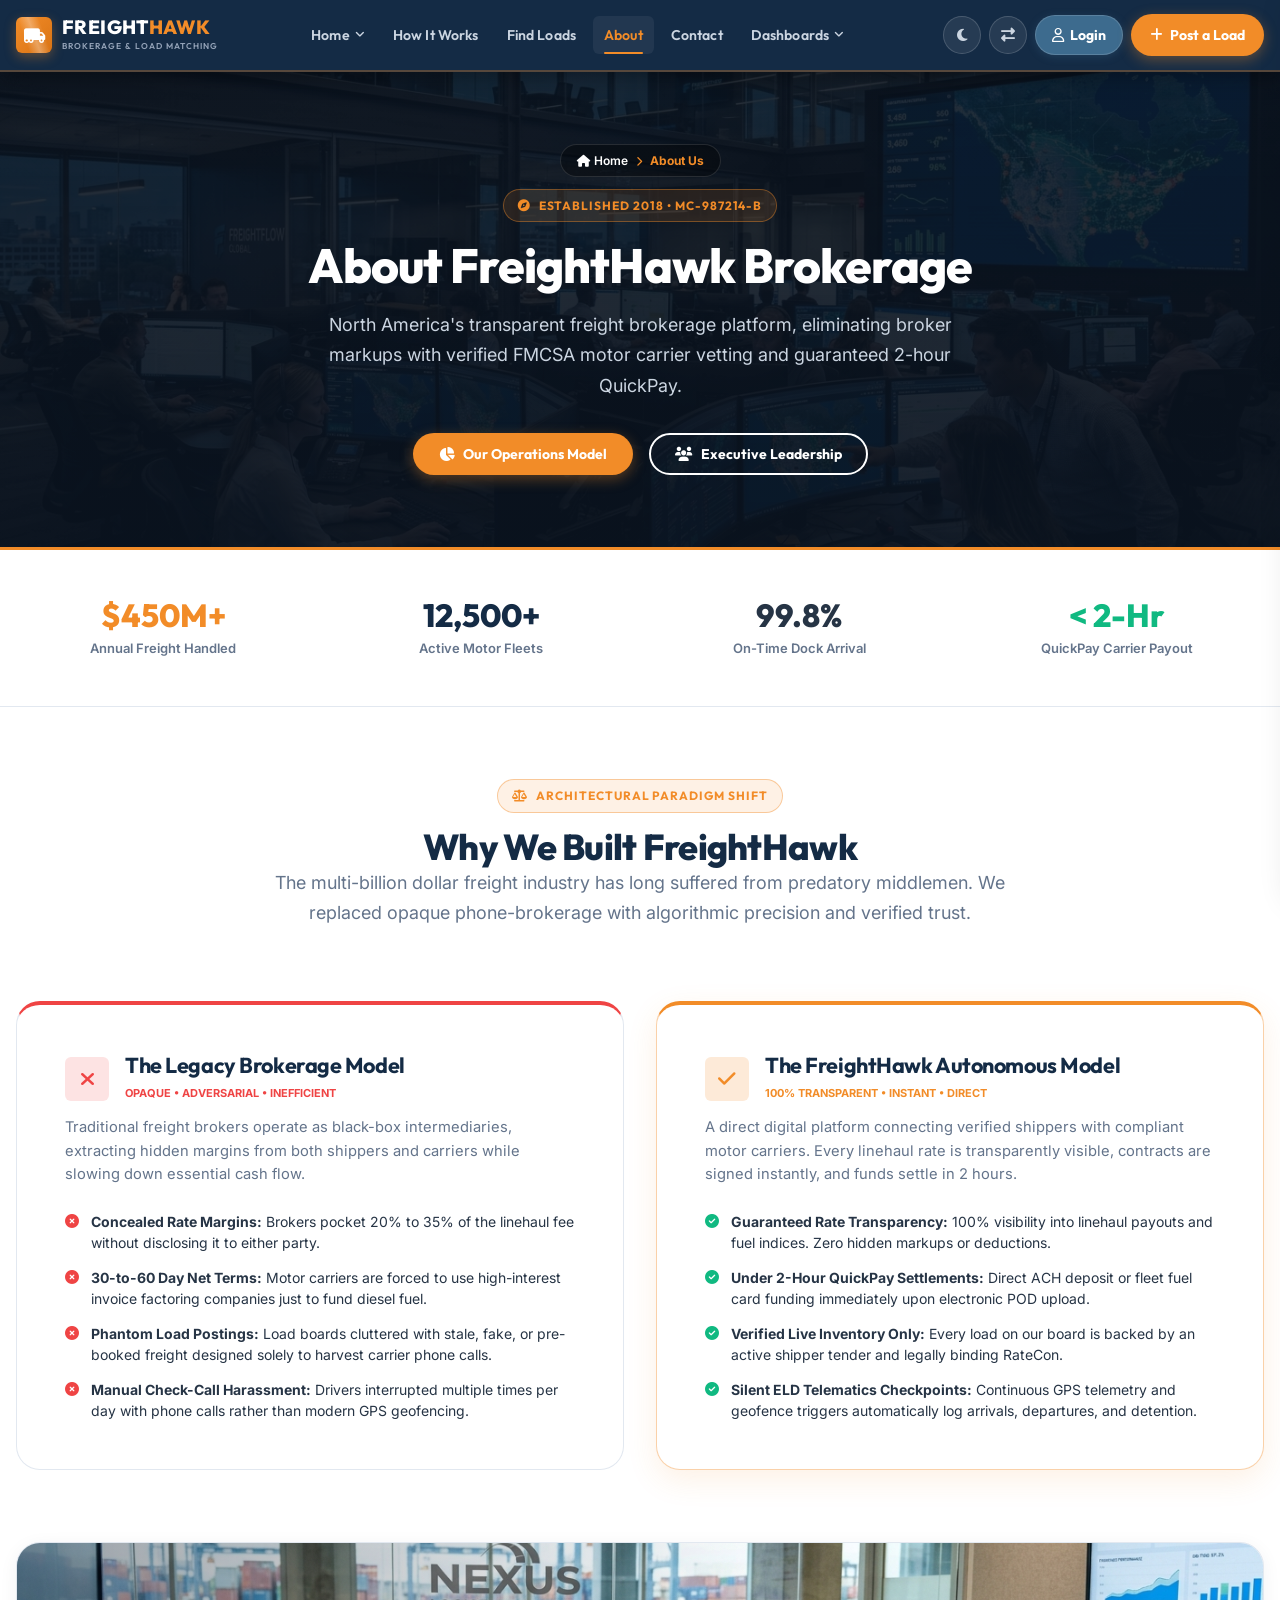
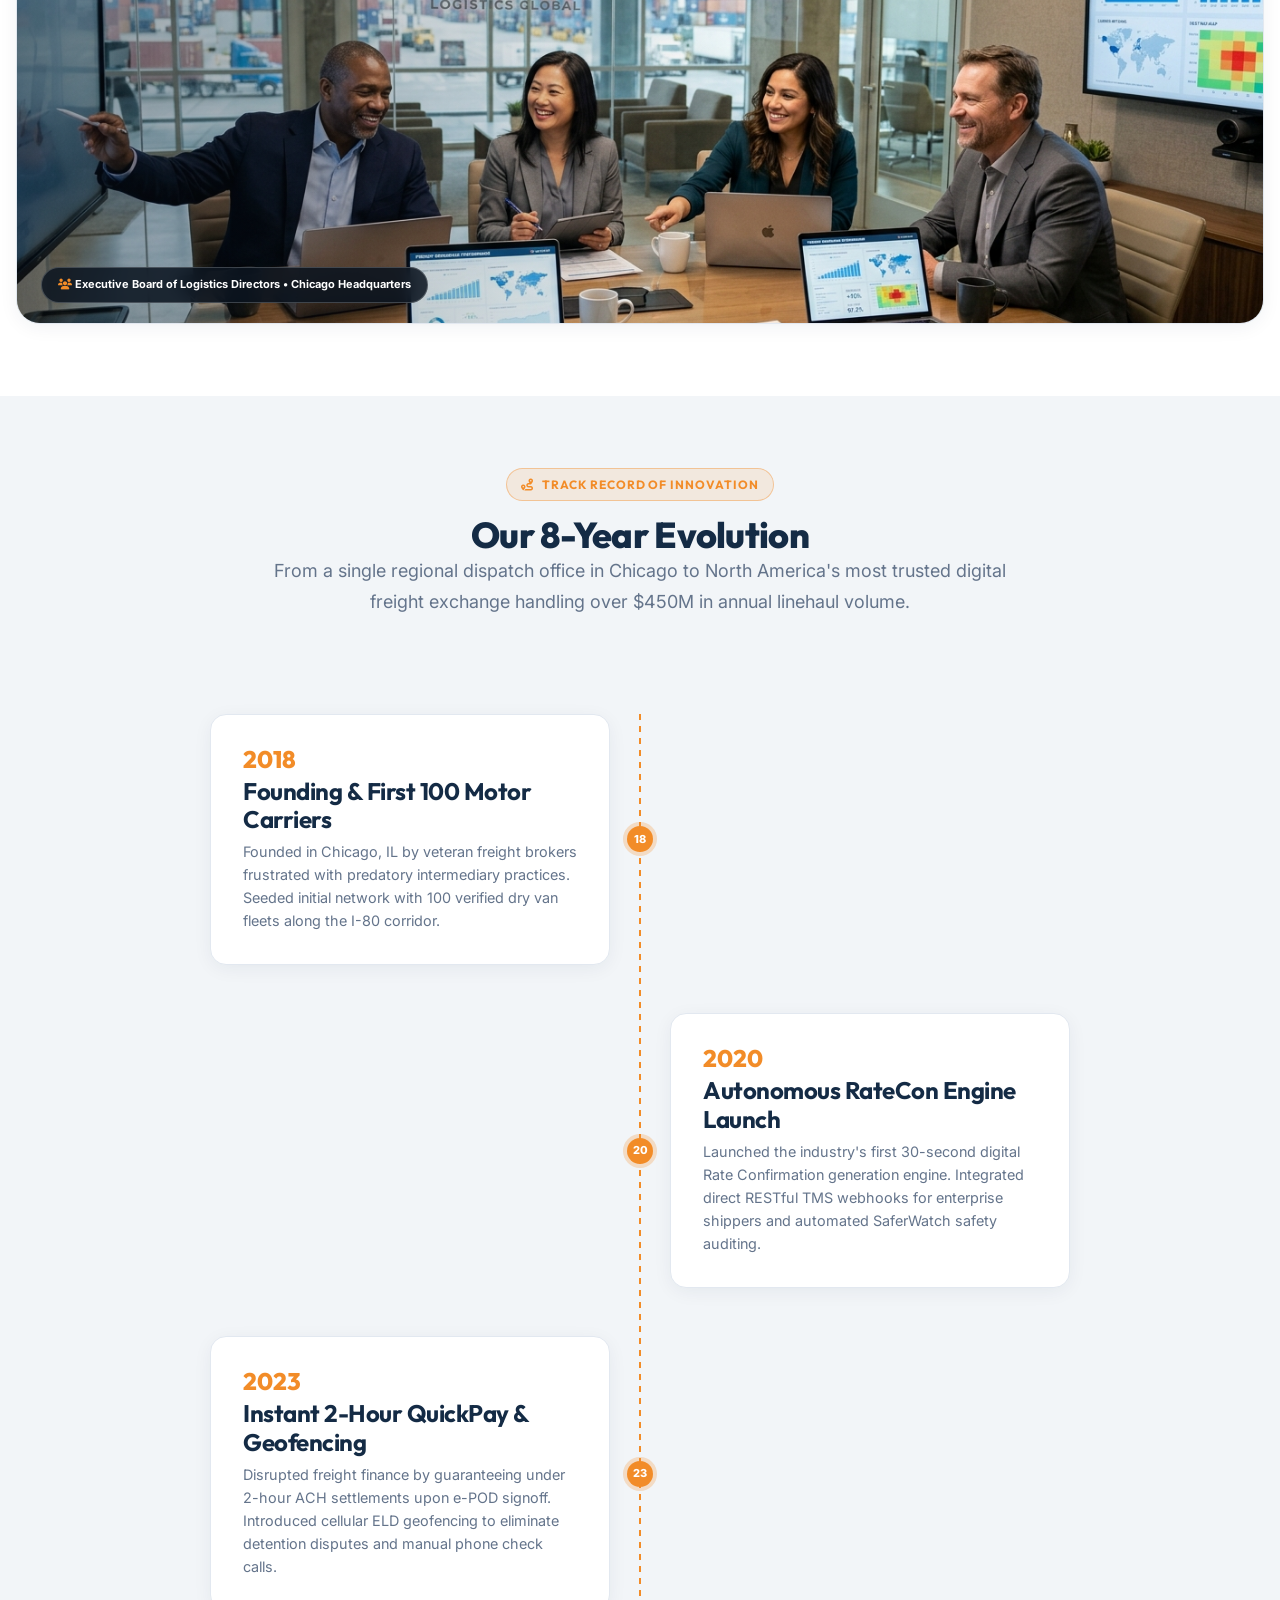
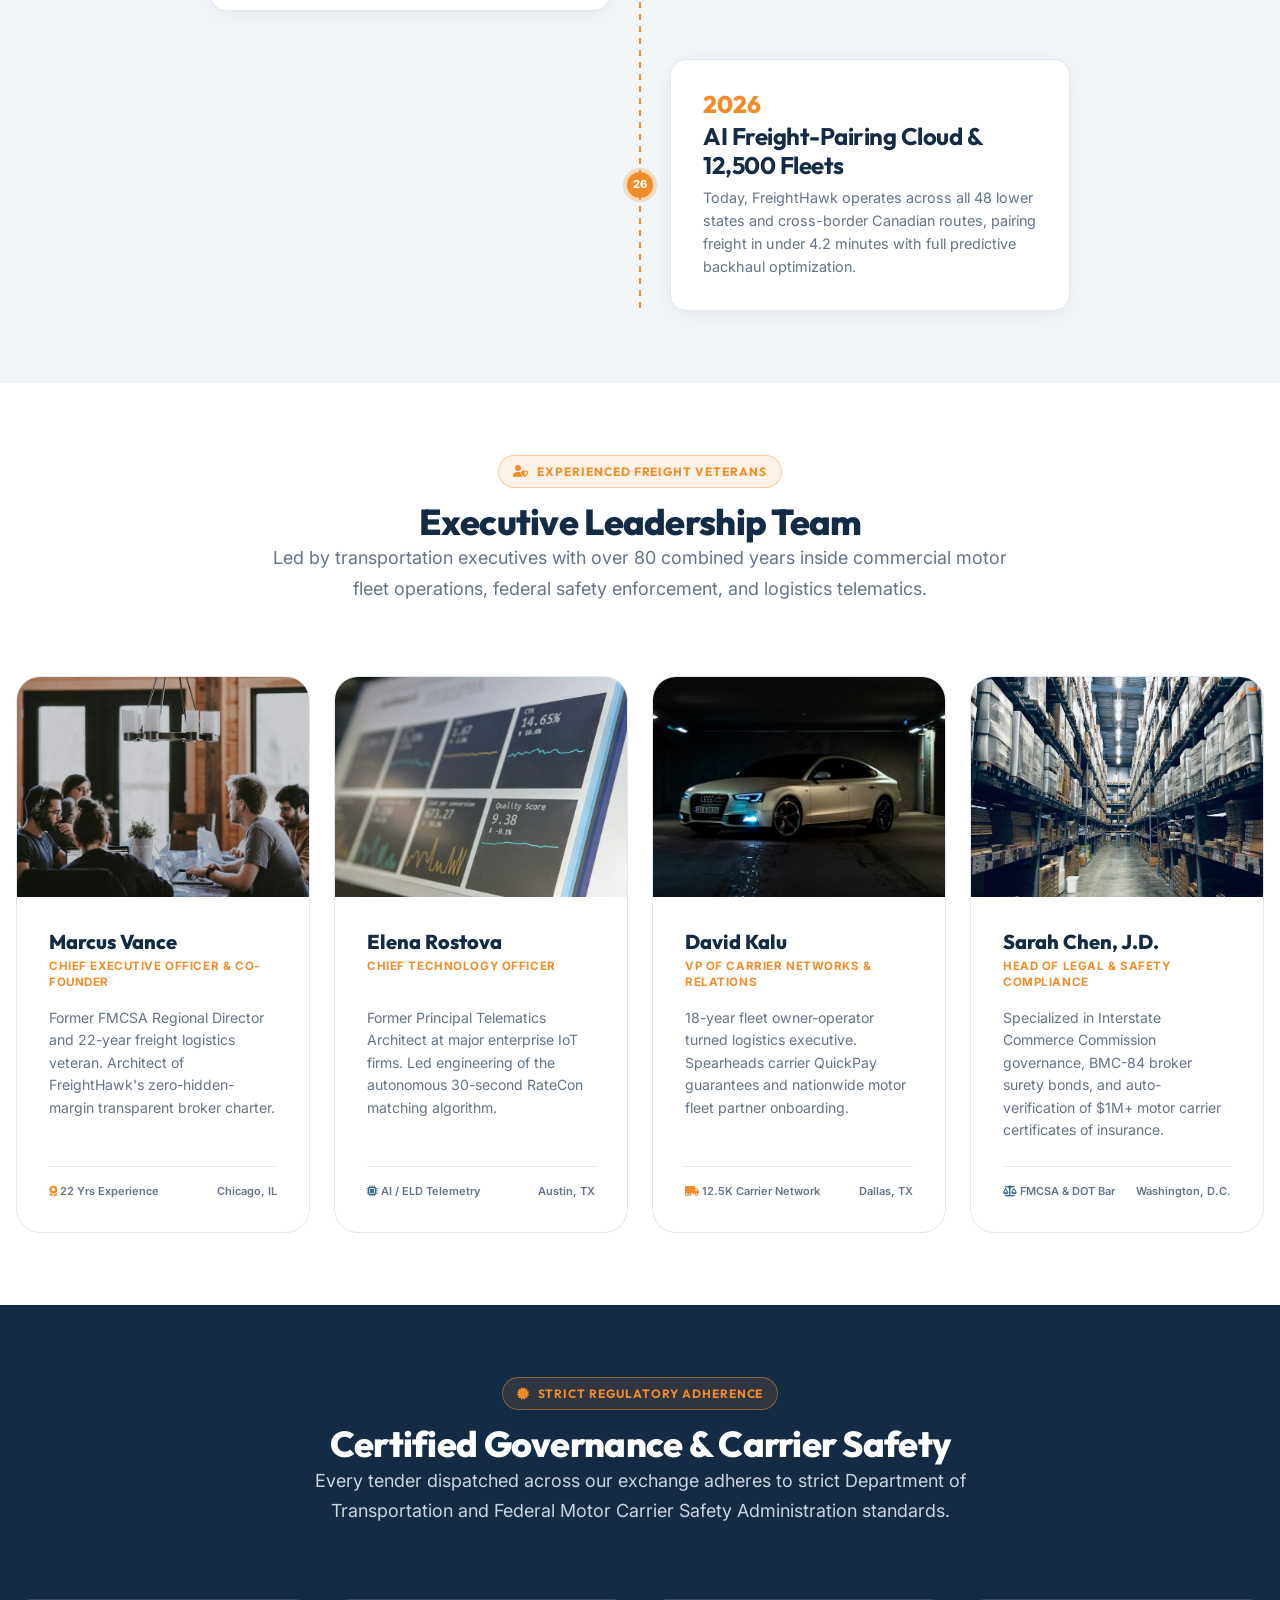
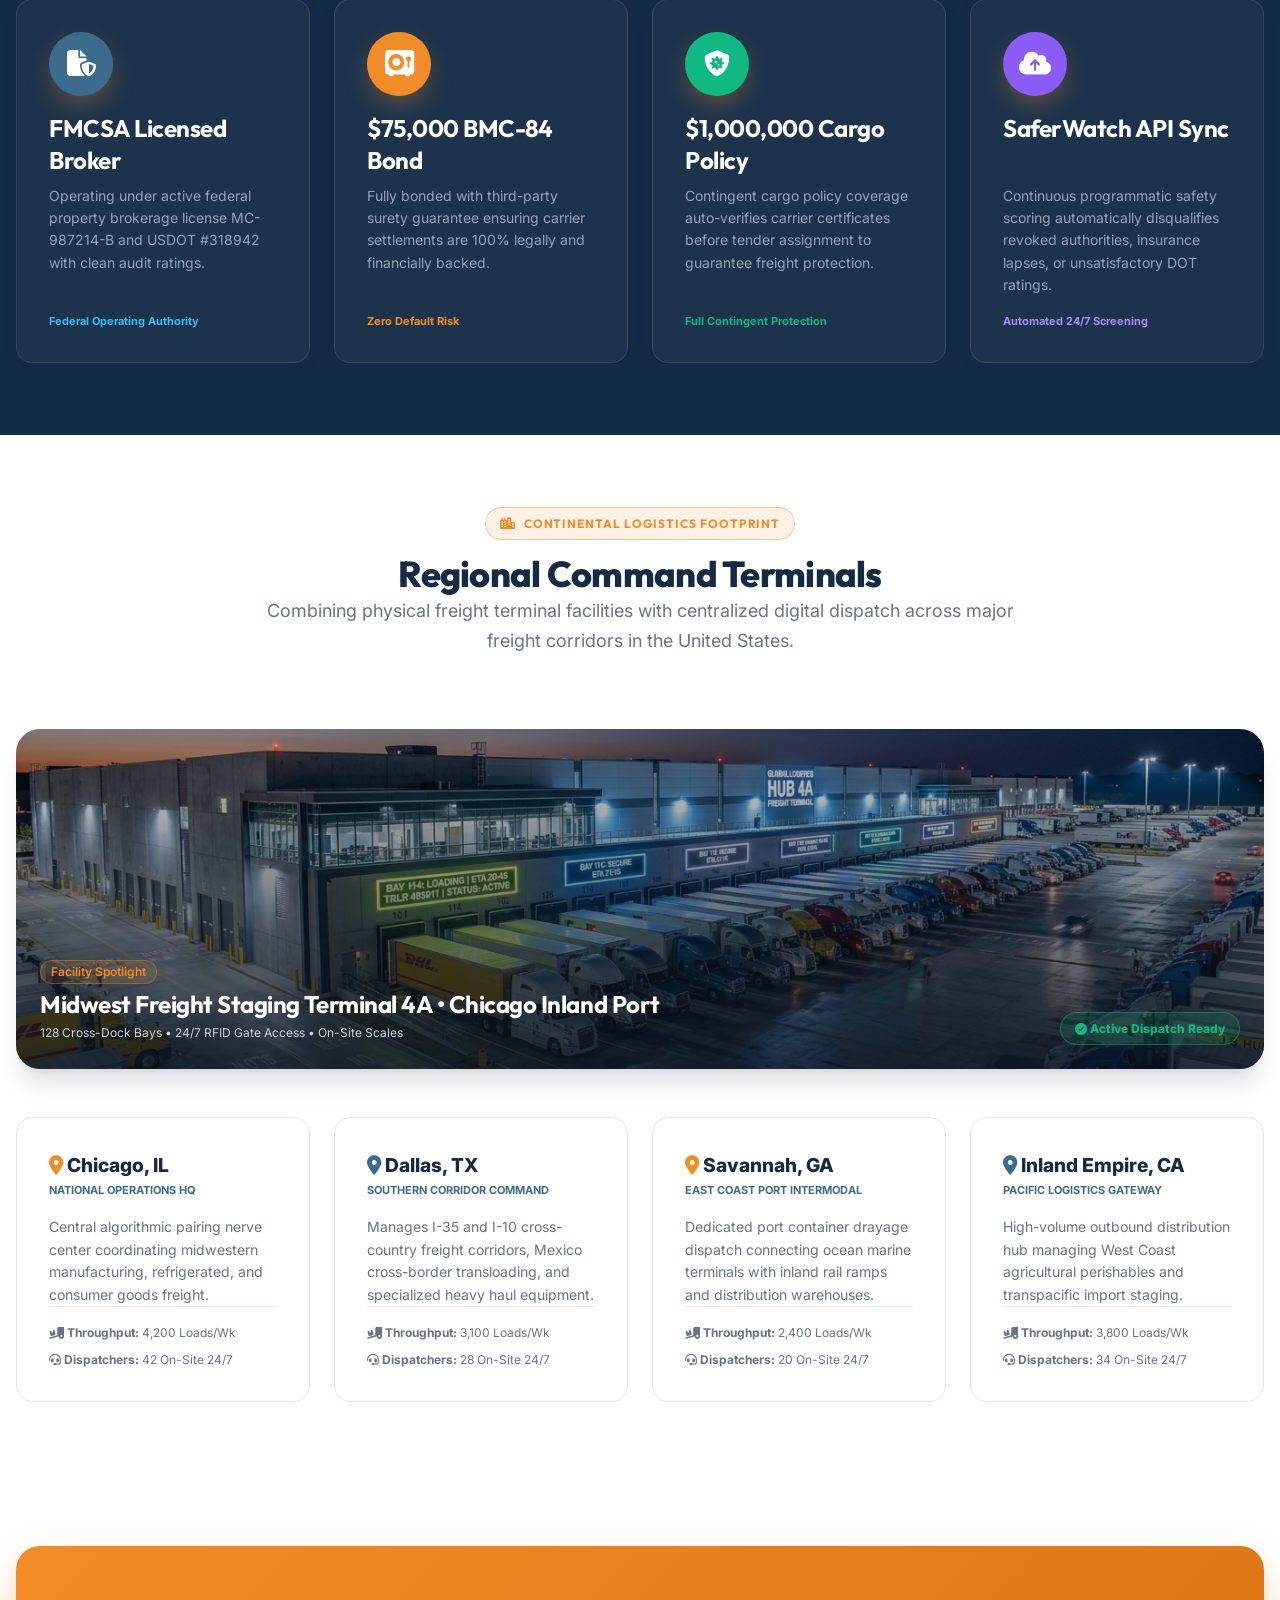
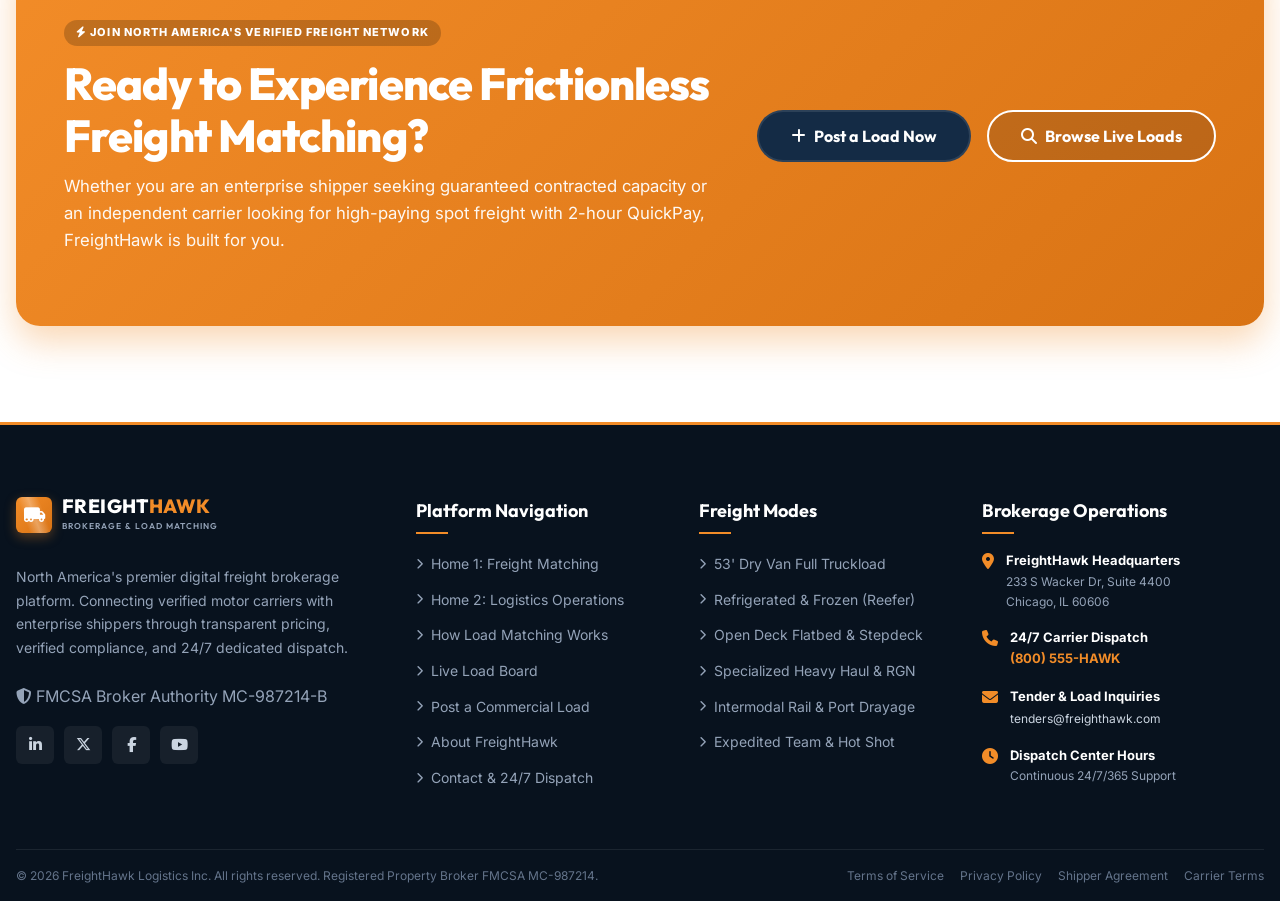
==== commit 6598745e: "first commit" ====
--- a/about.html
+++ b/about.html
@@ -9,11 +9,25 @@
   <!-- FontAwesome 6 for Industrial Logistics Icons -->
   <link rel="stylesheet" href="https://cdnjs.cloudflare.com/ajax/libs/font-awesome/6.5.1/css/all.min.css" integrity="sha512-DTOQO9RWCH3ppGqcWaEA1BIZOC6xxalwEsw9c2QQeAIftl+Vegovlnee1c9QX4TctnWMn13TZye+giMm8e2LwA==" crossorigin="anonymous" referrerpolicy="no-referrer" />
 
+  <link rel="icon" type="image/svg+xml" href="assets/images/favicon.svg">
+
   <!-- Foundation & Component Stylesheets inside assets/css -->
   <link rel="stylesheet" href="assets/css/foundation.css">
   <link rel="stylesheet" href="assets/css/components.css">
 </head>
 <body>
+
+  <!-- ======================================================================
+       PAGE PRELOADER (Global Branded Loading State)
+       ====================================================================== -->
+  <div id="pageLoader" class="fh-page-loader" aria-hidden="true">
+    <div class="fh-loader-spinner-wrapper">
+      <div class="fh-loader-ring"></div>
+      <i class="fa-solid fa-truck-fast fh-loader-center-icon"></i>
+    </div>
+    <div class="fh-loader-brand">FREIGHT<span>HAWK</span></div>
+    <div class="fh-loader-bar"><div class="fh-loader-bar-fill"></div></div>
+  </div>
 
   <!-- ======================================================================
        MAIN NAVBAR (Shared Foundation Header)
@@ -58,6 +72,9 @@
             <a href="dashboard-shipper.html" class="fh-dropdown-item"><i class="fa-solid fa-chart-line text-steel"></i> Shipper Dashboard</a>
             <a href="dashboard-carrier.html" class="fh-dropdown-item"><i class="fa-solid fa-truck text-orange"></i> Carrier Dashboard</a>
           </div>
+        </li>
+        <li class="fh-nav-item">
+          <a href="login.html" class="fh-nav-link fh-nav-link-login"><i class="fa-regular fa-user"></i> Login</a>
         </li>
       </ul>
 
@@ -155,6 +172,11 @@
           </li>
         </ul>
       </li>
+      <li>
+        <a href="login.html" class="fh-mobile-link fh-mobile-link-login">
+          <i class="fa-regular fa-user"></i> Login / Client Portal
+        </a>
+      </li>
     </ul>
 
     <!-- Mobile Drawer Preferences & Controls -->
--- a/assets/css/components.css
+++ b/assets/css/components.css
@@ -117,13 +117,20 @@
    Main Navigation Bar (Compact, Aligned, Reference Aligned)
    -------------------------------------------------------------------------- */
 .fh-header {
+  position: -webkit-sticky;
   position: sticky;
   top: 0;
   z-index: 1000;
+  width: 100%;
   background-color: var(--color-deep-navy);
-  box-shadow: 0 4px 20px rgba(0, 0, 0, 0.3);
-  border-bottom: 2px solid rgba(242, 140, 40, 0.25);
+  box-shadow: 0 4px 20px rgba(0, 0, 0, 0.35);
+  border-bottom: 2px solid rgba(242, 140, 40, 0.3);
   transition: all var(--transition-normal);
+}
+
+.fh-header.is-scrolled {
+  box-shadow: 0 8px 32px rgba(0, 0, 0, 0.55);
+  border-bottom-color: var(--color-safety-orange);
 }
 
 .fh-navbar {
@@ -232,6 +239,10 @@
   margin: 0;
   padding: 0;
   margin-inline: auto;
+}
+
+.fh-nav-menu .fh-nav-link-login {
+  display: none;
 }
 
 .fh-nav-item {
@@ -577,6 +588,7 @@
   color: #E2E8F0;
   font-weight: 600;
   font-family: var(--font-heading);
+  font-size: var(--text-sm);
   border-radius: var(--radius-sm);
   background: rgba(255, 255, 255, 0.03);
   text-decoration: none;
@@ -621,6 +633,7 @@
   color: #E2E8F0;
   font-weight: 600;
   font-family: var(--font-heading);
+  font-size: var(--text-sm);
   border-radius: var(--radius-sm);
   transition: all var(--transition-fast);
   text-align: left;
@@ -696,7 +709,7 @@
   justify-content: space-between;
   padding: 10px 12px;
   color: #CBD5E1;
-  font-size: 0.85rem;
+  font-size: var(--text-sm);
   font-weight: 500;
   border-radius: var(--radius-sm);
   text-decoration: none;
@@ -2515,6 +2528,10 @@
 
   .fh-nav-toggle {
     display: inline-flex;
+  }
+
+  .fh-nav-actions > :not(.fh-nav-toggle) {
+    display: none !important;
   }
 }
 
@@ -4980,4 +4997,319 @@
   }
 }
 
-
+/* ==========================================================================
+   GLOBAL PAGE PRELOADER STYLES
+   ========================================================================== */
+.fh-page-loader {
+  position: fixed;
+  inset: 0;
+  width: 100vw;
+  height: 100vh;
+  background: #08121E;
+  z-index: 9999999;
+  display: flex;
+  flex-direction: column;
+  align-items: center;
+  justify-content: center;
+  gap: 18px;
+  transition: opacity 0.4s cubic-bezier(0.4, 0, 0.2, 1), visibility 0.4s ease;
+  user-select: none;
+}
+
+[data-theme="light"] .fh-page-loader {
+  background: #0B192C;
+}
+
+.fh-page-loader.fade-out {
+  opacity: 0 !important;
+  visibility: hidden !important;
+  pointer-events: none !important;
+}
+
+.fh-loader-spinner-wrapper {
+  position: relative;
+  width: 74px;
+  height: 74px;
+  display: flex;
+  align-items: center;
+  justify-content: center;
+}
+
+.fh-loader-ring {
+  position: absolute;
+  inset: 0;
+  border-radius: 50%;
+  border: 3px solid rgba(242, 140, 40, 0.16);
+  border-top-color: #F28C28;
+  border-right-color: #F28C28;
+  animation: fh-loader-spin 0.9s cubic-bezier(0.5, 0.1, 0.4, 0.9) infinite;
+}
+
+.fh-loader-center-icon {
+  font-size: 26px;
+  color: #F28C28;
+  animation: fh-loader-pulse 1.8s ease-in-out infinite;
+}
+
+.fh-loader-brand {
+  font-family: var(--font-heading, 'Outfit', sans-serif);
+  font-weight: 800;
+  font-size: 1.15rem;
+  letter-spacing: 0.14em;
+  color: #FFFFFF;
+  display: flex;
+  align-items: center;
+  gap: 2px;
+}
+
+.fh-loader-brand span {
+  color: #F28C28;
+}
+
+.fh-loader-bar {
+  width: 130px;
+  height: 3px;
+  background: rgba(255, 255, 255, 0.12);
+  border-radius: 99px;
+  overflow: hidden;
+  position: relative;
+}
+
+.fh-loader-bar-fill {
+  position: absolute;
+  top: 0;
+  left: 0;
+  bottom: 0;
+  width: 45%;
+  background: linear-gradient(90deg, #FF9F43, #F28C28);
+  border-radius: 99px;
+  animation: fh-loader-indeterminate 1.4s ease-in-out infinite;
+}
+
+@keyframes fh-loader-spin {
+  0% { transform: rotate(0deg); }
+  100% { transform: rotate(360deg); }
+}
+
+@keyframes fh-loader-pulse {
+  0%, 100% { transform: scale(1); opacity: 0.9; }
+  50% { transform: scale(1.1); opacity: 1; }
+}
+
+@keyframes fh-loader-indeterminate {
+  0% { left: -45%; width: 35%; }
+  50% { left: 35%; width: 65%; }
+  100% { left: 100%; width: 40%; }
+}
+
+/* ==========================================================================
+   NAVIGATION MENU LOGIN STYLES & MOBILE DRAWER LOGIN
+   ========================================================================== */
+.fh-nav-link-login {
+  color: #F28C28 !important;
+  font-weight: 700 !important;
+}
+
+.fh-nav-link-login:hover {
+  color: #FF9F43 !important;
+}
+
+.fh-mobile-link-login {
+  color: #F28C28 !important;
+  font-weight: 700 !important;
+}
+
+.fh-mobile-link-login i {
+  color: #F28C28 !important;
+}
+
+/* ==========================================================================
+   AUTH PAGES (LOGIN & REGISTER) 100% RESPONSIVE MOBILE FIXES
+   ========================================================================== */
+html, body.fh-auth-page {
+  overflow-x: hidden !important;
+  max-width: 100vw !important;
+  width: 100% !important;
+}
+
+.fh-auth-page {
+  overflow-x: hidden !important;
+  width: 100% !important;
+  box-sizing: border-box !important;
+}
+
+.fh-auth-split {
+  width: 100% !important;
+  max-width: 100vw !important;
+  box-sizing: border-box !important;
+  overflow-x: hidden !important;
+}
+
+.fh-auth-card-panel {
+  width: 100% !important;
+  max-width: 100% !important;
+  box-sizing: border-box !important;
+  overflow-x: hidden !important;
+}
+
+.fh-auth-card {
+  box-sizing: border-box !important;
+  width: 100% !important;
+}
+
+.fh-auth-card * {
+  box-sizing: border-box !important;
+}
+
+@media (max-width: 991px) {
+  .fh-auth-split {
+    grid-template-columns: 1fr !important;
+  }
+}
+
+@media (max-width: 768px) {
+  .fh-auth-hero {
+    padding: clamp(1.5rem, 3vh, 2.5rem) 1.25rem !important;
+  }
+
+  .fh-auth-hero-content {
+    align-items: center !important;
+    text-align: center !important;
+    margin: 0 auto !important;
+  }
+
+  .fh-auth-security-chips {
+    justify-content: center !important;
+  }
+}
+
+@media (max-width: 576px) {
+  .fh-auth-header {
+    height: 58px !important;
+    padding-inline: 12px !important;
+    width: 100% !important;
+    box-sizing: border-box !important;
+  }
+
+  .fh-auth-header .fh-brand-sub {
+    display: none !important;
+  }
+
+  .fh-auth-header .fh-brand-title {
+    font-size: 1.05rem !important;
+  }
+
+  .fh-auth-hero {
+    padding: 1.5rem 12px !important;
+  }
+
+  .fh-auth-hero-content h1 {
+    font-size: 1.35rem !important;
+    line-height: 1.25 !important;
+  }
+
+  .fh-auth-hero-content p {
+    font-size: 0.85rem !important;
+    line-height: 1.5 !important;
+  }
+
+  .fh-auth-security-chips {
+    gap: 6px !important;
+  }
+
+  .fh-security-chip {
+    padding: 4px 10px !important;
+    font-size: 11px !important;
+  }
+
+  .fh-auth-card-panel {
+    padding: 16px 10px !important;
+    width: 100% !important;
+  }
+
+  .fh-auth-card {
+    padding: 22px 14px !important;
+    border-radius: 16px !important;
+    width: 100% !important;
+    max-width: 100% !important;
+    margin: 0 auto !important;
+    box-shadow: 0 4px 20px rgba(0, 0, 0, 0.08) !important;
+  }
+
+  .fh-auth-role-tabs {
+    grid-template-columns: 1fr 1fr !important;
+    gap: 4px !important;
+    padding: 3px !important;
+    margin-bottom: 12px !important;
+    width: 100% !important;
+  }
+
+  .fh-role-tab-btn {
+    padding: 8px 6px !important;
+    font-size: 11.5px !important;
+    gap: 4px !important;
+    min-width: 0 !important;
+    justify-content: center !important;
+  }
+
+  .fh-role-tab-btn i {
+    font-size: 11px !important;
+  }
+
+  .fh-auth-card .fh-input {
+    font-size: 13.5px !important;
+    padding-inline: 12px !important;
+    height: 44px !important;
+  }
+
+  .fh-auth-card button[type="submit"] {
+    height: 46px !important;
+    font-size: 0.95rem !important;
+    padding: 8px 14px !important;
+  }
+
+  .fh-auth-card [style*="grid-template-columns: 1fr 1fr"] {
+    grid-template-columns: 1fr 1fr !important;
+    gap: 6px !important;
+    width: 100% !important;
+  }
+
+  .fh-auth-card .fh-btn-ghost {
+    padding: 8px 6px !important;
+    font-size: 11.5px !important;
+    gap: 5px !important;
+    min-width: 0 !important;
+    white-space: nowrap !important;
+  }
+
+  .fh-auth-card .fh-btn-ghost i {
+    font-size: 13px !important;
+  }
+}
+
+@media (max-width: 380px) {
+  .fh-auth-card-panel {
+    padding: 12px 6px !important;
+  }
+
+  .fh-auth-card {
+    padding: 18px 10px !important;
+  }
+
+  .fh-auth-card [style*="grid-template-columns: 1fr 1fr"] {
+    grid-template-columns: 1fr !important;
+  }
+
+  .fh-auth-card .fh-btn-ghost {
+    width: 100% !important;
+    font-size: 12px !important;
+    padding: 9px 12px !important;
+  }
+
+  .fh-role-tab-btn {
+    font-size: 10.5px !important;
+    padding: 7px 4px !important;
+  }
+}
+
+
